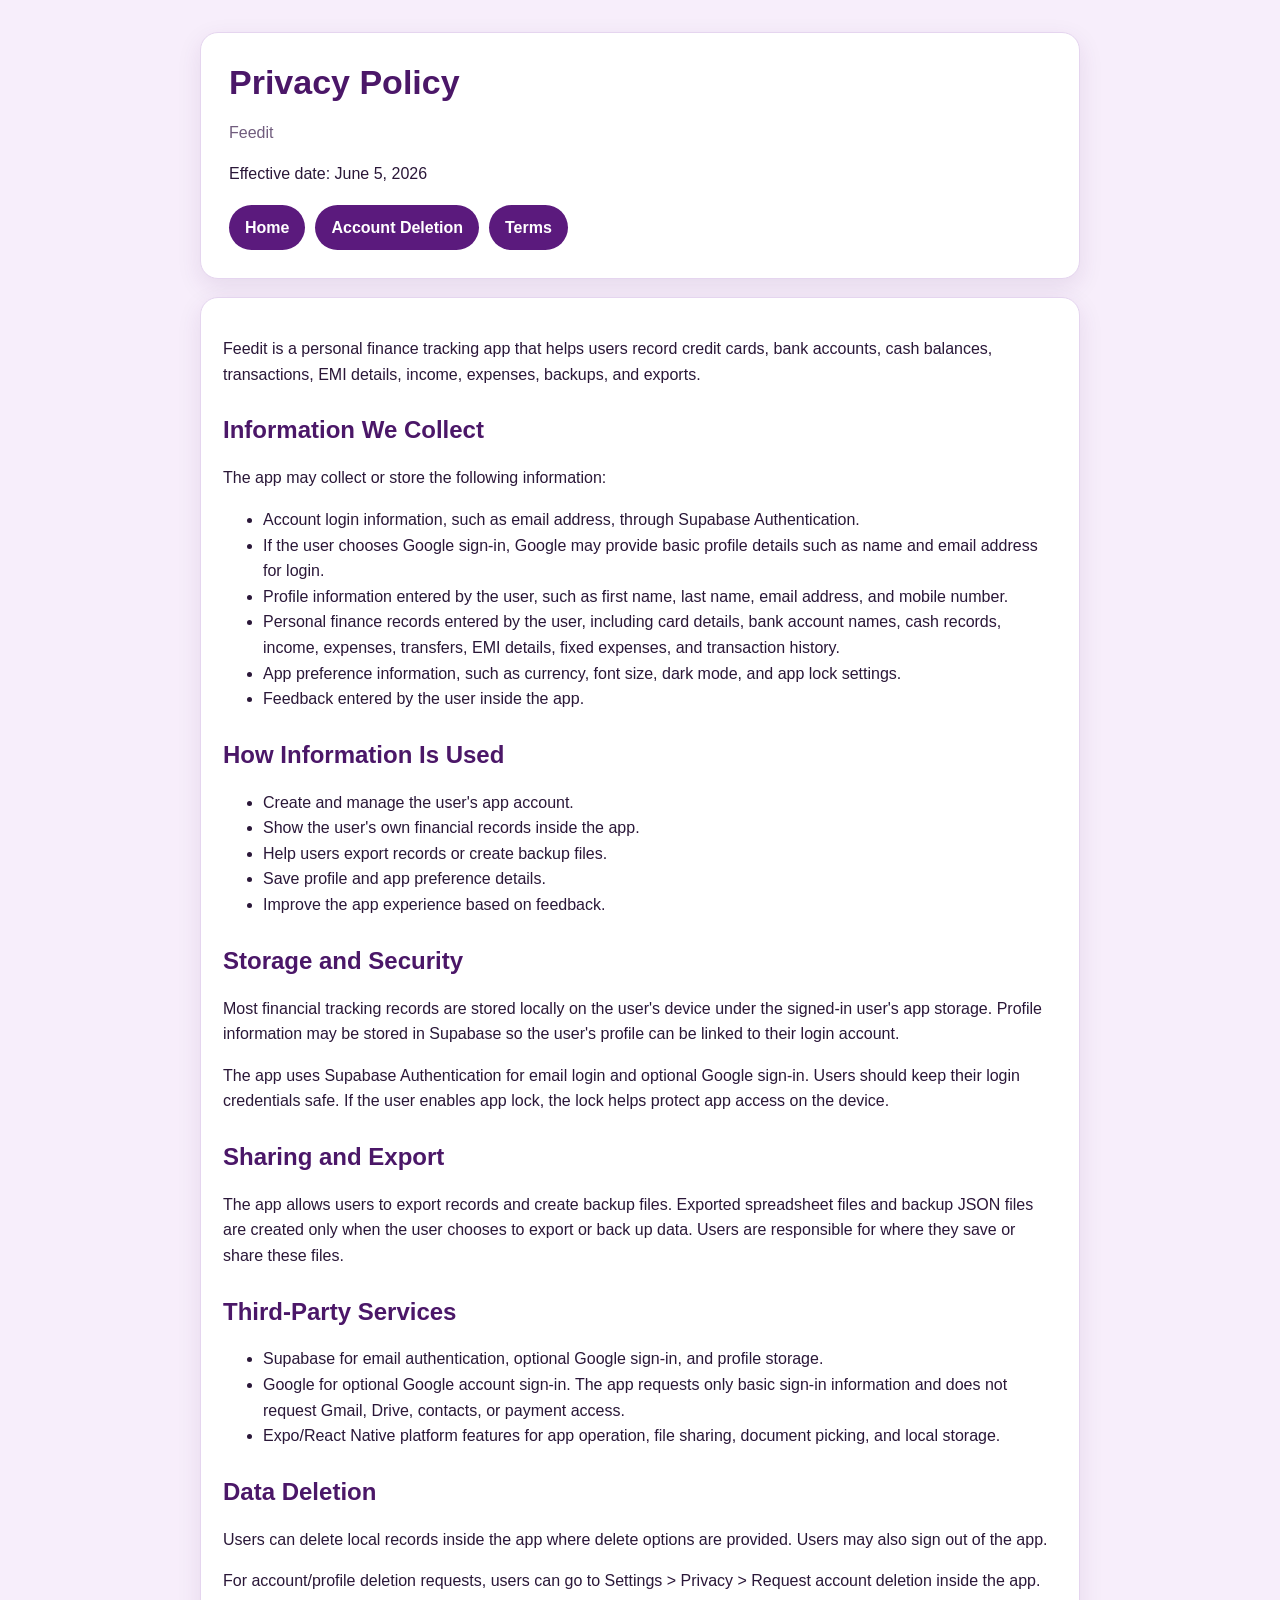
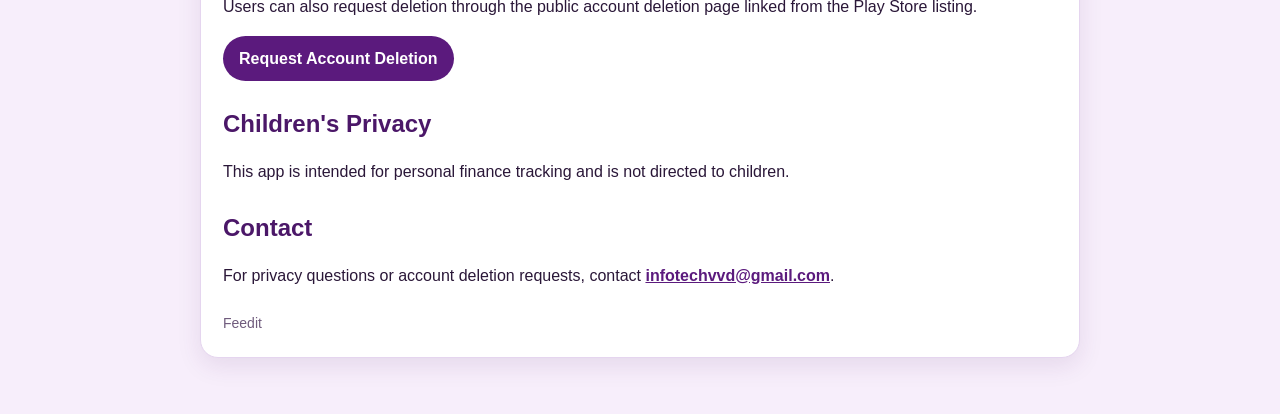
==== privacy-policy.html @ d428519f "Add files via upload" ====
<!doctype html>
<html lang="en">
  <head>
    <meta charset="utf-8">
    <meta name="viewport" content="width=device-width, initial-scale=1">
    <title>Privacy Policy - Feedit</title>
    <link rel="stylesheet" href="styles.css">
  </head>
  <body>
    <main class="page">
      <section class="hero">
        <h1>Privacy Policy</h1>
        <p class="muted">Feedit</p>
        <p>Effective date: June 5, 2026</p>
        <nav>
          <a href="index.html">Home</a>
          <a href="account-deletion.html">Account Deletion</a>
          <a href="terms.html">Terms</a>
        </nav>
      </section>
      <section class="card">
        <p>Feedit is a personal finance tracking app that helps users record credit cards, bank accounts, cash balances, transactions, EMI details, income, expenses, backups, and exports.</p>

        <h2>Information We Collect</h2>
        <p>The app may collect or store the following information:</p>
        <ul>
          <li>Account login information, such as email address, through Supabase Authentication.</li>
          <li>If the user chooses Google sign-in, Google may provide basic profile details such as name and email address for login.</li>
          <li>Profile information entered by the user, such as first name, last name, email address, and mobile number.</li>
          <li>Personal finance records entered by the user, including card details, bank account names, cash records, income, expenses, transfers, EMI details, fixed expenses, and transaction history.</li>
          <li>App preference information, such as currency, font size, dark mode, and app lock settings.</li>
          <li>Feedback entered by the user inside the app.</li>
        </ul>

        <h2>How Information Is Used</h2>
        <ul>
          <li>Create and manage the user's app account.</li>
          <li>Show the user's own financial records inside the app.</li>
          <li>Help users export records or create backup files.</li>
          <li>Save profile and app preference details.</li>
          <li>Improve the app experience based on feedback.</li>
        </ul>

        <h2>Storage and Security</h2>
        <p>Most financial tracking records are stored locally on the user's device under the signed-in user's app storage. Profile information may be stored in Supabase so the user's profile can be linked to their login account.</p>
        <p>The app uses Supabase Authentication for email login and optional Google sign-in. Users should keep their login credentials safe. If the user enables app lock, the lock helps protect app access on the device.</p>

        <h2>Sharing and Export</h2>
        <p>The app allows users to export records and create backup files. Exported spreadsheet files and backup JSON files are created only when the user chooses to export or back up data. Users are responsible for where they save or share these files.</p>

        <h2>Third-Party Services</h2>
        <ul>
          <li>Supabase for email authentication, optional Google sign-in, and profile storage.</li>
          <li>Google for optional Google account sign-in. The app requests only basic sign-in information and does not request Gmail, Drive, contacts, or payment access.</li>
          <li>Expo/React Native platform features for app operation, file sharing, document picking, and local storage.</li>
        </ul>

        <h2>Data Deletion</h2>
        <p>Users can delete local records inside the app where delete options are provided. Users may also sign out of the app.</p>
        <p>For account/profile deletion requests, users can go to Settings &gt; Privacy &gt; Request account deletion inside the app. Users can also request deletion through the public account deletion page linked from the Play Store listing.</p>
        <p><a class="button" href="account-deletion.html">Request Account Deletion</a></p>

        <h2>Children's Privacy</h2>
        <p>This app is intended for personal finance tracking and is not directed to children.</p>

        <h2>Contact</h2>
        <p>For privacy questions or account deletion requests, contact <a href="mailto:infotechvvd@gmail.com">infotechvvd@gmail.com</a>.</p>

        <footer>Feedit</footer>
      </section>
    </main>
  </body>
</html>
---- styles.css ----
body {
  margin: 0;
  font-family: Arial, sans-serif;
  color: #2a1738;
  background: #f7eefb;
  line-height: 1.6;
}

.page {
  max-width: 880px;
  margin: 0 auto;
  padding: 32px 18px 56px;
}

.hero,
.card {
  background: #fff;
  border: 1px solid #e5d5ef;
  border-radius: 18px;
  box-shadow: 0 8px 24px rgba(74, 26, 96, 0.1);
}

.hero {
  padding: 28px;
  margin-bottom: 18px;
}

.card {
  padding: 22px;
}

h1,
h2,
h3 {
  color: #4b1768;
  line-height: 1.25;
}

h1 {
  margin: 0 0 8px;
  font-size: 34px;
}

h2 {
  margin-top: 28px;
}

a {
  color: #5b1a7d;
  font-weight: 700;
}

nav {
  display: flex;
  flex-wrap: wrap;
  gap: 10px;
  margin-top: 18px;
}

nav a,
.button {
  display: inline-block;
  border-radius: 999px;
  padding: 10px 16px;
  background: #5b1a7d;
  color: #fff;
  text-decoration: none;
}

.muted {
  color: #705c7d;
}

.notice {
  border-left: 4px solid #5b1a7d;
  background: #f3e7fa;
  padding: 12px 14px;
  border-radius: 10px;
}

footer {
  margin-top: 24px;
  color: #705c7d;
  font-size: 14px;
}
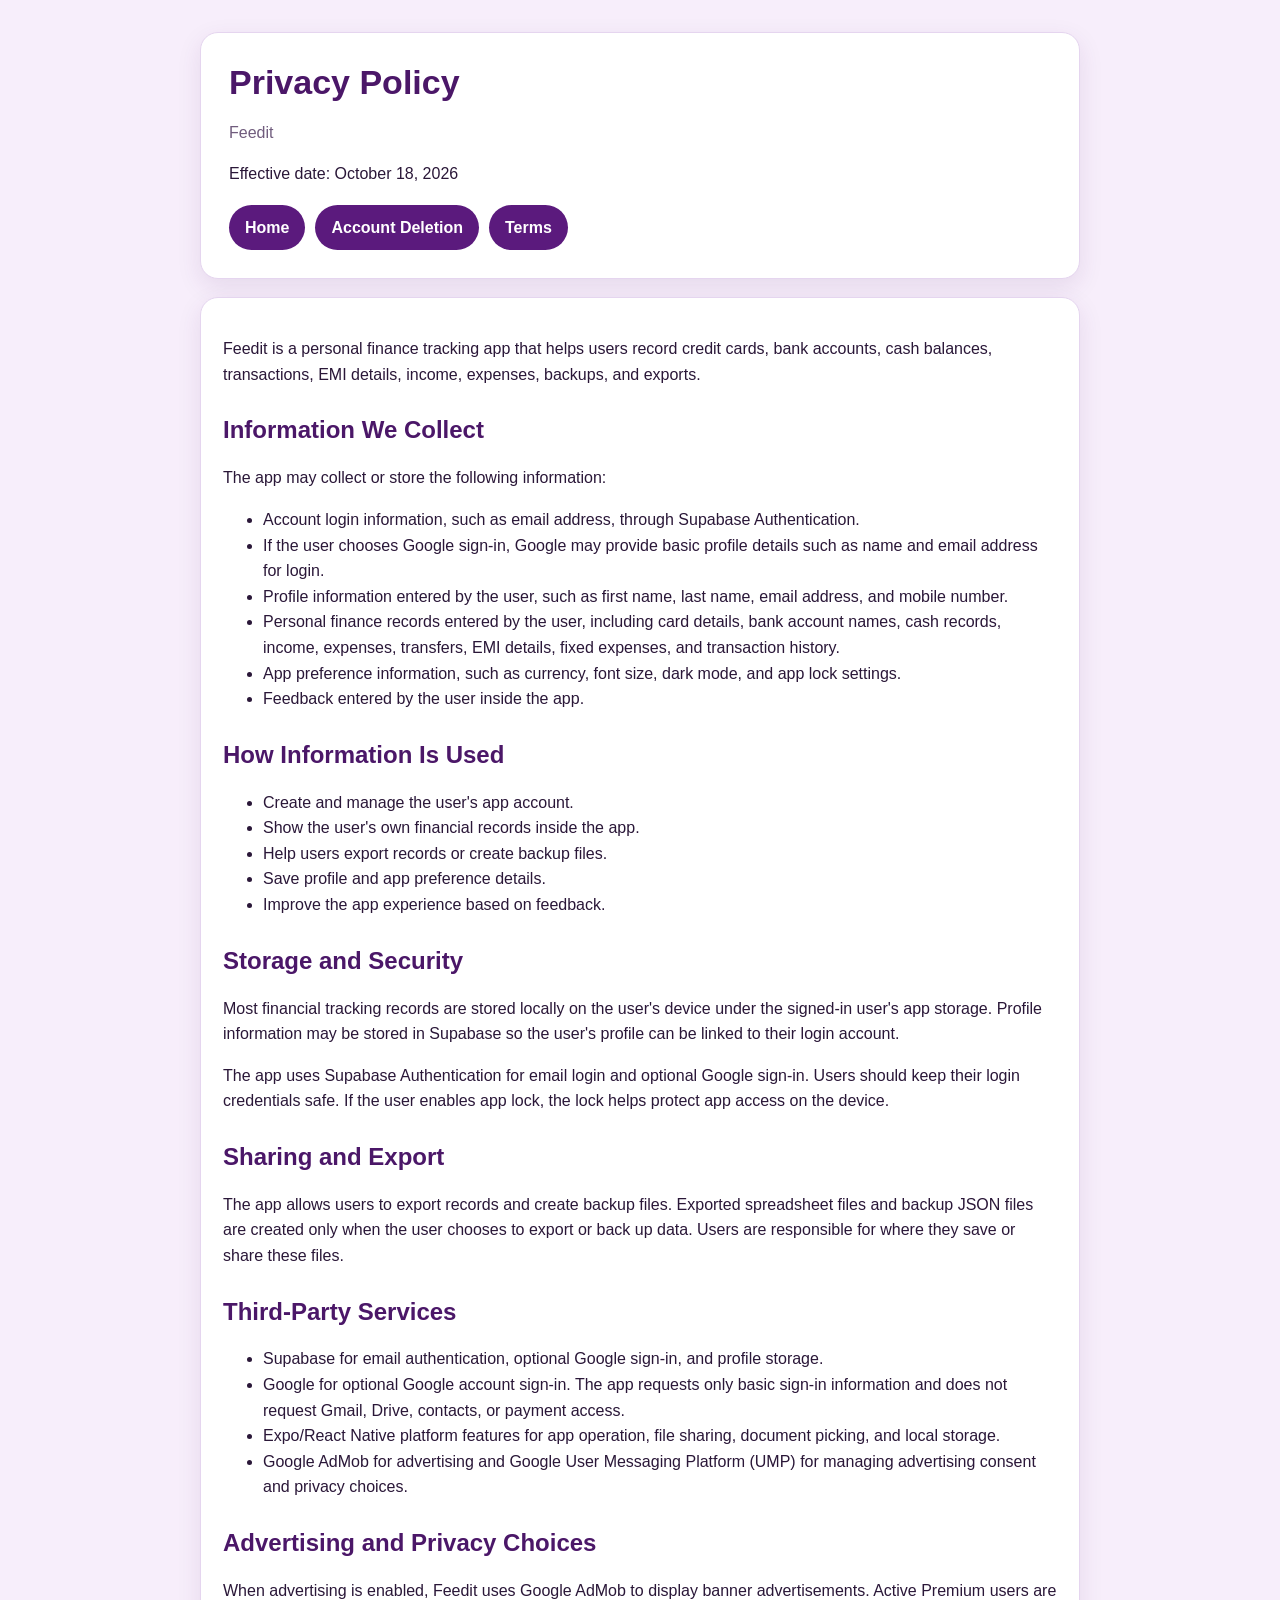
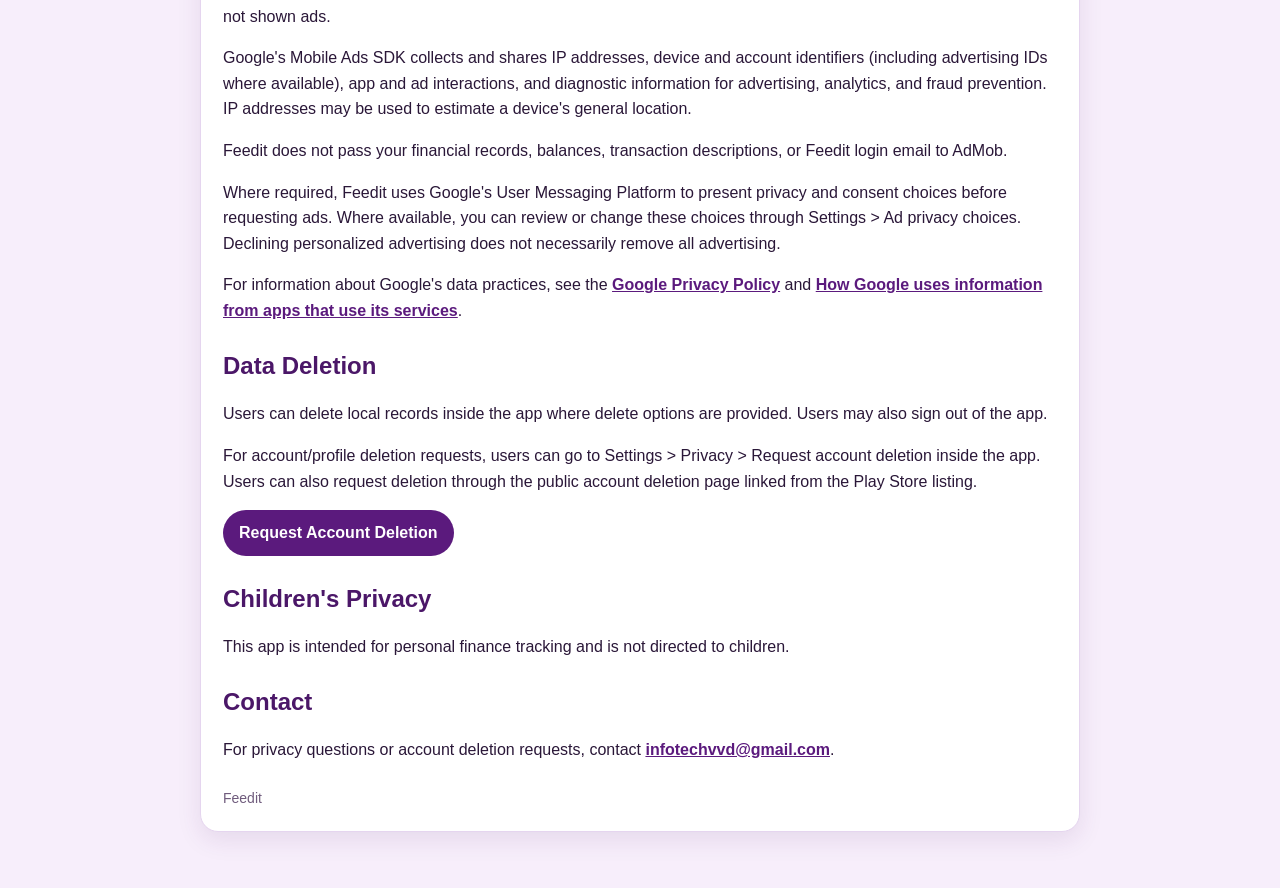
==== commit a031e006: "Update privacy-policy.html" ====
--- a/privacy-policy.html
+++ b/privacy-policy.html
@@ -11,7 +11,7 @@
       <section class="hero">
         <h1>Privacy Policy</h1>
         <p class="muted">Feedit</p>
-        <p>Effective date: June 5, 2026</p>
+        <p>Effective date: October 18, 2026</p>
         <nav>
           <a href="index.html">Home</a>
           <a href="account-deletion.html">Account Deletion</a>
@@ -53,8 +53,21 @@
           <li>Supabase for email authentication, optional Google sign-in, and profile storage.</li>
           <li>Google for optional Google account sign-in. The app requests only basic sign-in information and does not request Gmail, Drive, contacts, or payment access.</li>
           <li>Expo/React Native platform features for app operation, file sharing, document picking, and local storage.</li>
+          <li>Google AdMob for advertising and Google User Messaging Platform (UMP) for managing advertising consent and privacy choices.</li>
         </ul>
 
+        
+        <h2>Advertising and Privacy Choices</h2>
+
+<p>When advertising is enabled, Feedit uses Google AdMob to display banner advertisements. Active Premium users are not shown ads.</p>
+
+<p>Google's Mobile Ads SDK collects and shares IP addresses, device and account identifiers (including advertising IDs where available), app and ad interactions, and diagnostic information for advertising, analytics, and fraud prevention. IP addresses may be used to estimate a device's general location.</p>
+
+<p>Feedit does not pass your financial records, balances, transaction descriptions, or Feedit login email to AdMob.</p>
+
+<p>Where required, Feedit uses Google's User Messaging Platform to present privacy and consent choices before requesting ads. Where available, you can review or change these choices through Settings &gt; Ad privacy choices. Declining personalized advertising does not necessarily remove all advertising.</p>
+
+<p>For information about Google's data practices, see the <a href="https://policies.google.com/privacy">Google Privacy Policy</a> and <a href="https://policies.google.com/technologies/partner-sites">How Google uses information from apps that use its services</a>.</p>
         <h2>Data Deletion</h2>
         <p>Users can delete local records inside the app where delete options are provided. Users may also sign out of the app.</p>
         <p>For account/profile deletion requests, users can go to Settings &gt; Privacy &gt; Request account deletion inside the app. Users can also request deletion through the public account deletion page linked from the Play Store listing.</p>
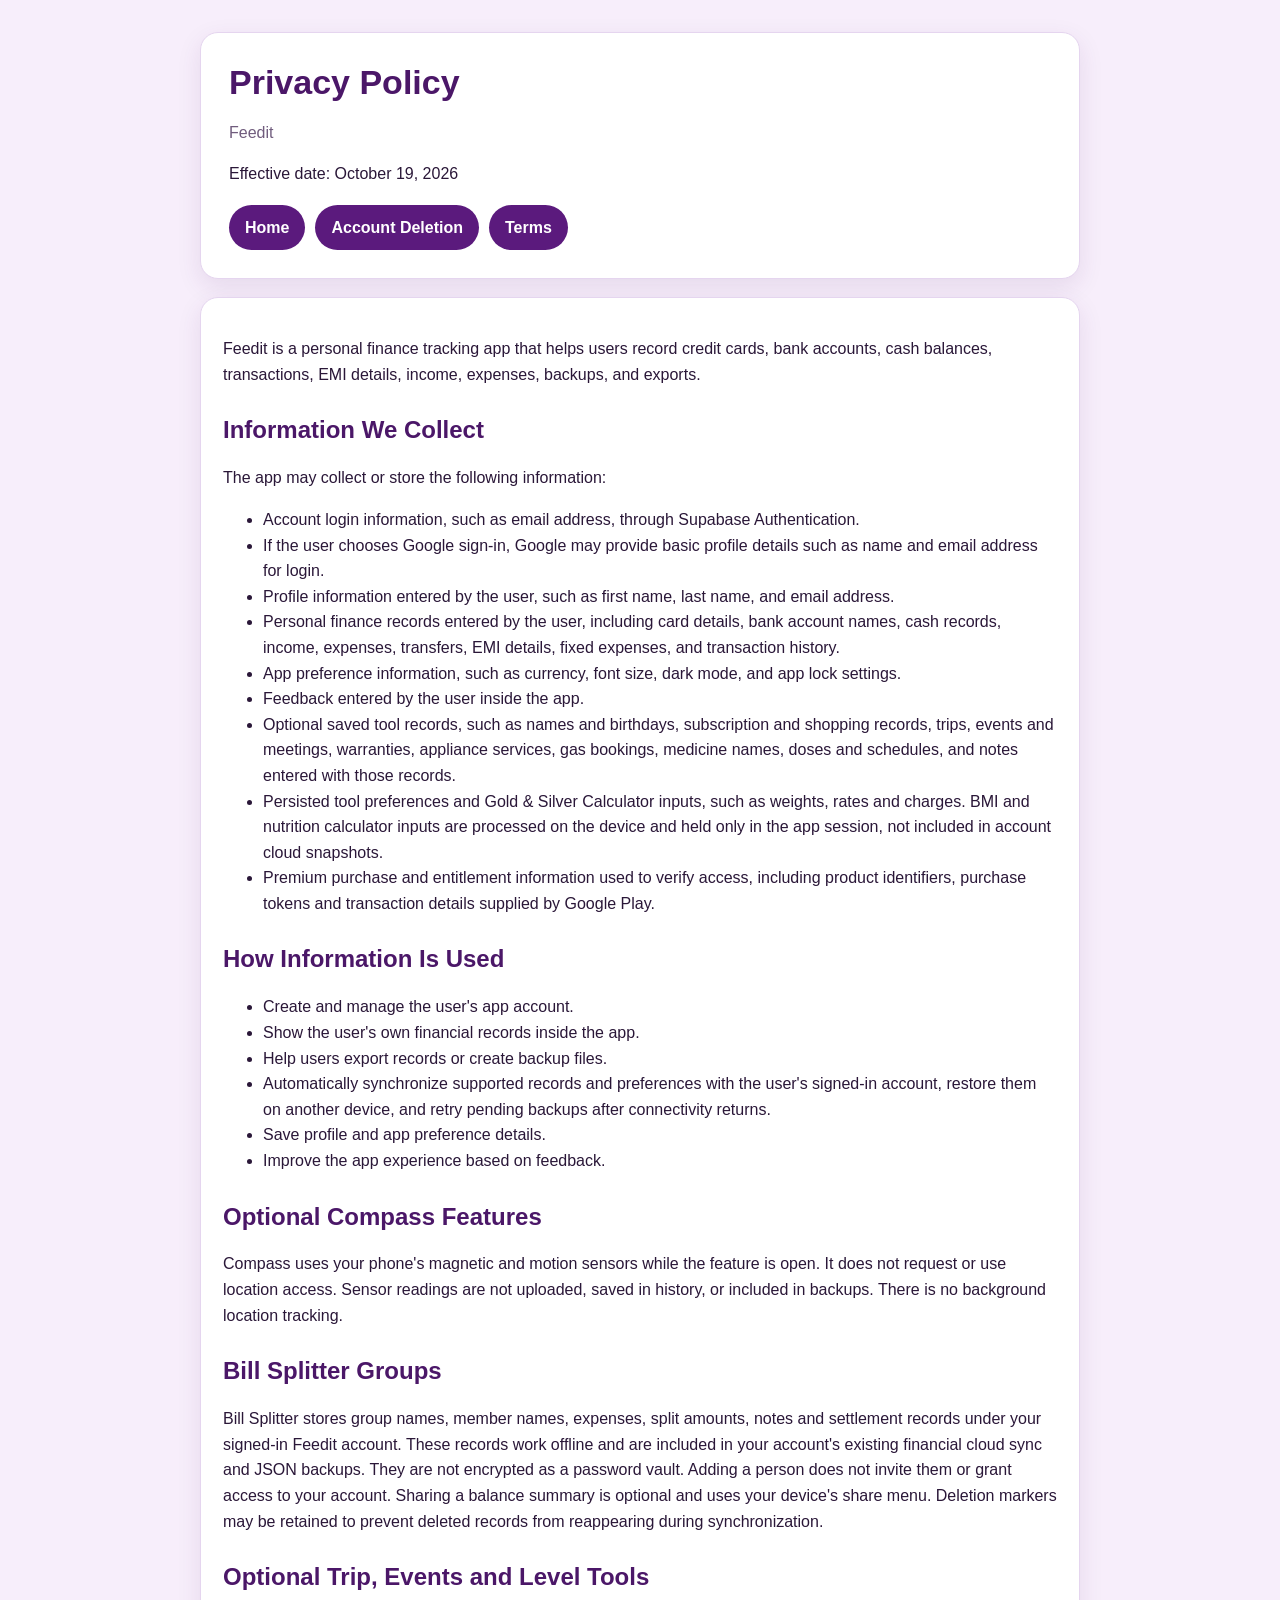
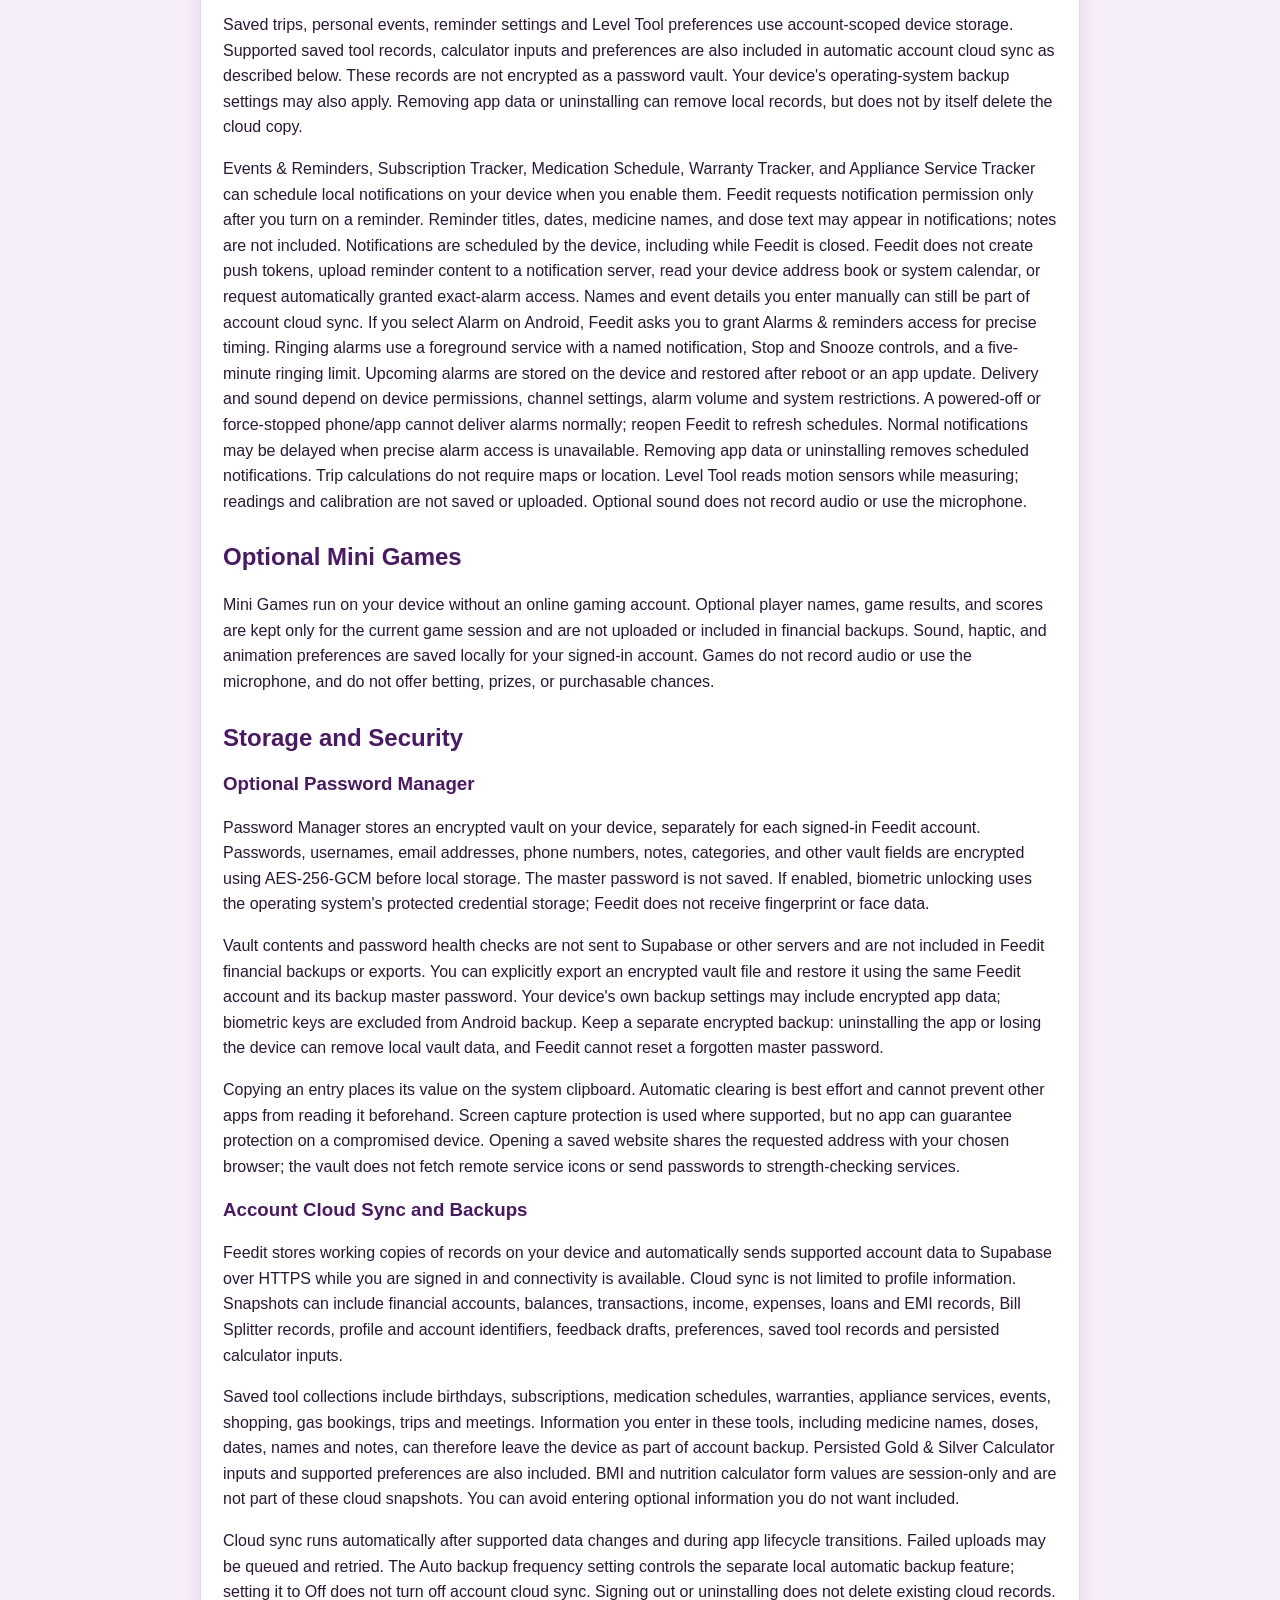
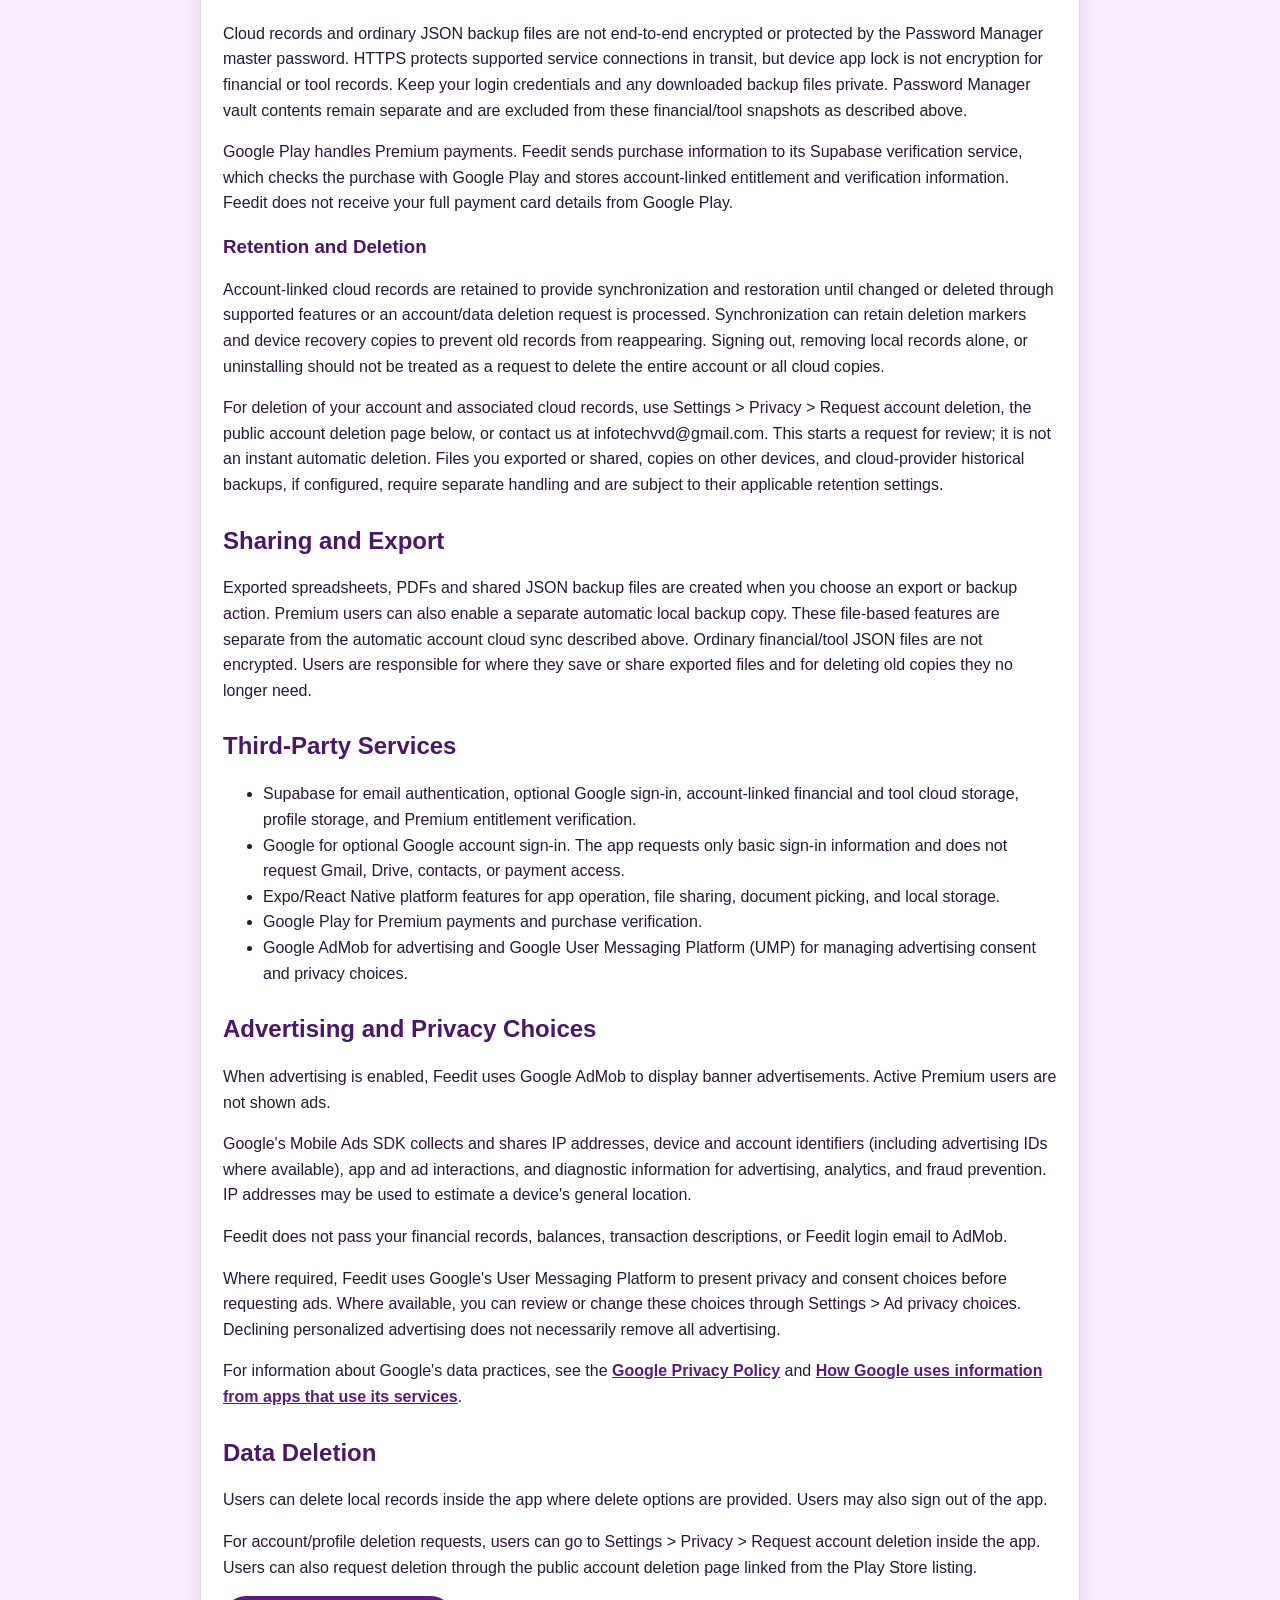
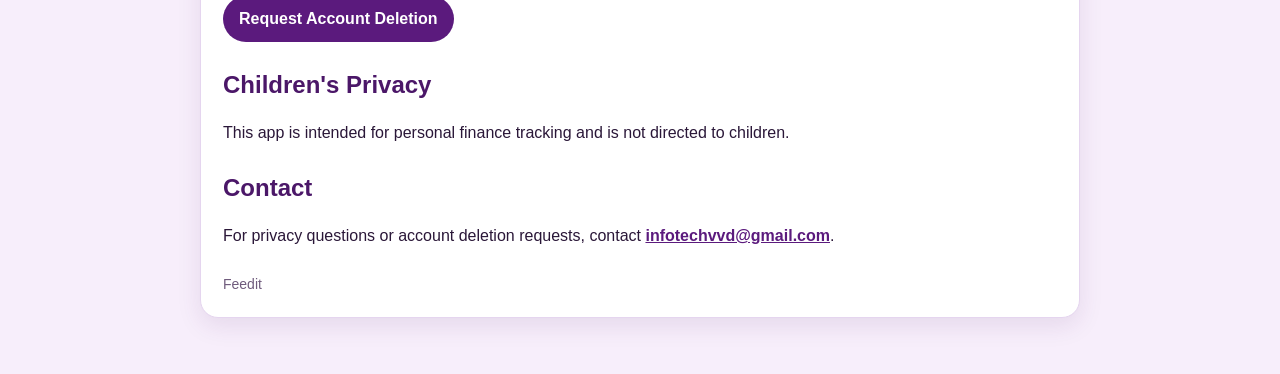
==== commit f035dbf6: "Add files via upload" ====
--- a/privacy-policy.html
+++ b/privacy-policy.html
@@ -11,7 +11,7 @@
       <section class="hero">
         <h1>Privacy Policy</h1>
         <p class="muted">Feedit</p>
-        <p>Effective date: October 18, 2026</p>
+        <p>Effective date: October 19, 2026</p>
         <nav>
           <a href="index.html">Home</a>
           <a href="account-deletion.html">Account Deletion</a>
@@ -26,10 +26,13 @@
         <ul>
           <li>Account login information, such as email address, through Supabase Authentication.</li>
           <li>If the user chooses Google sign-in, Google may provide basic profile details such as name and email address for login.</li>
-          <li>Profile information entered by the user, such as first name, last name, email address, and mobile number.</li>
+          <li>Profile information entered by the user, such as first name, last name, and email address.</li>
           <li>Personal finance records entered by the user, including card details, bank account names, cash records, income, expenses, transfers, EMI details, fixed expenses, and transaction history.</li>
           <li>App preference information, such as currency, font size, dark mode, and app lock settings.</li>
           <li>Feedback entered by the user inside the app.</li>
+          <li>Optional saved tool records, such as names and birthdays, subscription and shopping records, trips, events and meetings, warranties, appliance services, gas bookings, medicine names, doses and schedules, and notes entered with those records.</li>
+          <li>Persisted tool preferences and Gold &amp; Silver Calculator inputs, such as weights, rates and charges. BMI and nutrition calculator inputs are processed on the device and held only in the app session, not included in account cloud snapshots.</li>
+          <li>Premium purchase and entitlement information used to verify access, including product identifiers, purchase tokens and transaction details supplied by Google Play.</li>
         </ul>
 
         <h2>How Information Is Used</h2>
@@ -37,37 +40,57 @@
           <li>Create and manage the user's app account.</li>
           <li>Show the user's own financial records inside the app.</li>
           <li>Help users export records or create backup files.</li>
+          <li>Automatically synchronize supported records and preferences with the user's signed-in account, restore them on another device, and retry pending backups after connectivity returns.</li>
           <li>Save profile and app preference details.</li>
           <li>Improve the app experience based on feedback.</li>
         </ul>
 
+        <h2>Optional Compass Features</h2>
+        <p>Compass uses your phone's magnetic and motion sensors while the feature is open. It does not request or use location access. Sensor readings are not uploaded, saved in history, or included in backups. There is no background location tracking.</p>
+
+        <h2>Bill Splitter Groups</h2>
+        <p>Bill Splitter stores group names, member names, expenses, split amounts, notes and settlement records under your signed-in Feedit account. These records work offline and are included in your account's existing financial cloud sync and JSON backups. They are not encrypted as a password vault. Adding a person does not invite them or grant access to your account. Sharing a balance summary is optional and uses your device's share menu. Deletion markers may be retained to prevent deleted records from reappearing during synchronization.</p>
+        <h2>Optional Trip, Events and Level Tools</h2>
+        <p>Saved trips, personal events, reminder settings and Level Tool preferences use account-scoped device storage. Supported saved tool records, calculator inputs and preferences are also included in automatic account cloud sync as described below. These records are not encrypted as a password vault. Your device's operating-system backup settings may also apply. Removing app data or uninstalling can remove local records, but does not by itself delete the cloud copy.</p>
+        <p>Events &amp; Reminders, Subscription Tracker, Medication Schedule, Warranty Tracker, and Appliance Service Tracker can schedule local notifications on your device when you enable them. Feedit requests notification permission only after you turn on a reminder. Reminder titles, dates, medicine names, and dose text may appear in notifications; notes are not included. Notifications are scheduled by the device, including while Feedit is closed. Feedit does not create push tokens, upload reminder content to a notification server, read your device address book or system calendar, or request automatically granted exact-alarm access. Names and event details you enter manually can still be part of account cloud sync. If you select Alarm on Android, Feedit asks you to grant Alarms &amp; reminders access for precise timing. Ringing alarms use a foreground service with a named notification, Stop and Snooze controls, and a five-minute ringing limit. Upcoming alarms are stored on the device and restored after reboot or an app update. Delivery and sound depend on device permissions, channel settings, alarm volume and system restrictions. A powered-off or force-stopped phone/app cannot deliver alarms normally; reopen Feedit to refresh schedules. Normal notifications may be delayed when precise alarm access is unavailable. Removing app data or uninstalling removes scheduled notifications. Trip calculations do not require maps or location. Level Tool reads motion sensors while measuring; readings and calibration are not saved or uploaded. Optional sound does not record audio or use the microphone.</p>
+
+        <h2>Optional Mini Games</h2>
+        <p>Mini Games run on your device without an online gaming account. Optional player names, game results, and scores are kept only for the current game session and are not uploaded or included in financial backups. Sound, haptic, and animation preferences are saved locally for your signed-in account. Games do not record audio or use the microphone, and do not offer betting, prizes, or purchasable chances.</p>
+
         <h2>Storage and Security</h2>
-        <p>Most financial tracking records are stored locally on the user's device under the signed-in user's app storage. Profile information may be stored in Supabase so the user's profile can be linked to their login account.</p>
-        <p>The app uses Supabase Authentication for email login and optional Google sign-in. Users should keep their login credentials safe. If the user enables app lock, the lock helps protect app access on the device.</p>
+        <h3>Optional Password Manager</h3>
+        <p>Password Manager stores an encrypted vault on your device, separately for each signed-in Feedit account. Passwords, usernames, email addresses, phone numbers, notes, categories, and other vault fields are encrypted using AES-256-GCM before local storage. The master password is not saved. If enabled, biometric unlocking uses the operating system's protected credential storage; Feedit does not receive fingerprint or face data.</p>
+        <p>Vault contents and password health checks are not sent to Supabase or other servers and are not included in Feedit financial backups or exports. You can explicitly export an encrypted vault file and restore it using the same Feedit account and its backup master password. Your device's own backup settings may include encrypted app data; biometric keys are excluded from Android backup. Keep a separate encrypted backup: uninstalling the app or losing the device can remove local vault data, and Feedit cannot reset a forgotten master password.</p>
+        <p>Copying an entry places its value on the system clipboard. Automatic clearing is best effort and cannot prevent other apps from reading it beforehand. Screen capture protection is used where supported, but no app can guarantee protection on a compromised device. Opening a saved website shares the requested address with your chosen browser; the vault does not fetch remote service icons or send passwords to strength-checking services.</p>
+        <h3>Account Cloud Sync and Backups</h3>
+        <p>Feedit stores working copies of records on your device and automatically sends supported account data to Supabase over HTTPS while you are signed in and connectivity is available. Cloud sync is not limited to profile information. Snapshots can include financial accounts, balances, transactions, income, expenses, loans and EMI records, Bill Splitter records, profile and account identifiers, feedback drafts, preferences, saved tool records and persisted calculator inputs.</p>
+        <p>Saved tool collections include birthdays, subscriptions, medication schedules, warranties, appliance services, events, shopping, gas bookings, trips and meetings. Information you enter in these tools, including medicine names, doses, dates, names and notes, can therefore leave the device as part of account backup. Persisted Gold &amp; Silver Calculator inputs and supported preferences are also included. BMI and nutrition calculator form values are session-only and are not part of these cloud snapshots. You can avoid entering optional information you do not want included.</p>
+        <p>Cloud sync runs automatically after supported data changes and during app lifecycle transitions. Failed uploads may be queued and retried. The Auto backup frequency setting controls the separate local automatic backup feature; setting it to Off does not turn off account cloud sync. Signing out or uninstalling does not delete existing cloud records.</p>
+        <p>Cloud records and ordinary JSON backup files are not end-to-end encrypted or protected by the Password Manager master password. HTTPS protects supported service connections in transit, but device app lock is not encryption for financial or tool records. Keep your login credentials and any downloaded backup files private. Password Manager vault contents remain separate and are excluded from these financial/tool snapshots as described above.</p>
+        <p>Google Play handles Premium payments. Feedit sends purchase information to its Supabase verification service, which checks the purchase with Google Play and stores account-linked entitlement and verification information. Feedit does not receive your full payment card details from Google Play.</p>
+        <h3>Retention and Deletion</h3>
+        <p>Account-linked cloud records are retained to provide synchronization and restoration until changed or deleted through supported features or an account/data deletion request is processed. Synchronization can retain deletion markers and device recovery copies to prevent old records from reappearing. Signing out, removing local records alone, or uninstalling should not be treated as a request to delete the entire account or all cloud copies.</p>
+        <p>For deletion of your account and associated cloud records, use Settings &gt; Privacy &gt; Request account deletion, the public account deletion page below, or contact us at infotechvvd@gmail.com. This starts a request for review; it is not an instant automatic deletion. Files you exported or shared, copies on other devices, and cloud-provider historical backups, if configured, require separate handling and are subject to their applicable retention settings.</p>
 
         <h2>Sharing and Export</h2>
-        <p>The app allows users to export records and create backup files. Exported spreadsheet files and backup JSON files are created only when the user chooses to export or back up data. Users are responsible for where they save or share these files.</p>
+        <p>Exported spreadsheets, PDFs and shared JSON backup files are created when you choose an export or backup action. Premium users can also enable a separate automatic local backup copy. These file-based features are separate from the automatic account cloud sync described above. Ordinary financial/tool JSON files are not encrypted. Users are responsible for where they save or share exported files and for deleting old copies they no longer need.</p>
 
         <h2>Third-Party Services</h2>
         <ul>
-          <li>Supabase for email authentication, optional Google sign-in, and profile storage.</li>
+          <li>Supabase for email authentication, optional Google sign-in, account-linked financial and tool cloud storage, profile storage, and Premium entitlement verification.</li>
           <li>Google for optional Google account sign-in. The app requests only basic sign-in information and does not request Gmail, Drive, contacts, or payment access.</li>
           <li>Expo/React Native platform features for app operation, file sharing, document picking, and local storage.</li>
+          <li>Google Play for Premium payments and purchase verification.</li>
           <li>Google AdMob for advertising and Google User Messaging Platform (UMP) for managing advertising consent and privacy choices.</li>
         </ul>
 
-        
         <h2>Advertising and Privacy Choices</h2>
+        <p>When advertising is enabled, Feedit uses Google AdMob to display banner advertisements. Active Premium users are not shown ads.</p>
+        <p>Google's Mobile Ads SDK collects and shares IP addresses, device and account identifiers (including advertising IDs where available), app and ad interactions, and diagnostic information for advertising, analytics, and fraud prevention. IP addresses may be used to estimate a device's general location.</p>
+        <p>Feedit does not pass your financial records, balances, transaction descriptions, or Feedit login email to AdMob.</p>
+        <p>Where required, Feedit uses Google's User Messaging Platform to present privacy and consent choices before requesting ads. Where available, you can review or change these choices through Settings &gt; Ad privacy choices. Declining personalized advertising does not necessarily remove all advertising.</p>
+        <p>For information about Google's data practices, see the <a href="https://policies.google.com/privacy">Google Privacy Policy</a> and <a href="https://policies.google.com/technologies/partner-sites">How Google uses information from apps that use its services</a>.</p>
 
-<p>When advertising is enabled, Feedit uses Google AdMob to display banner advertisements. Active Premium users are not shown ads.</p>
-
-<p>Google's Mobile Ads SDK collects and shares IP addresses, device and account identifiers (including advertising IDs where available), app and ad interactions, and diagnostic information for advertising, analytics, and fraud prevention. IP addresses may be used to estimate a device's general location.</p>
-
-<p>Feedit does not pass your financial records, balances, transaction descriptions, or Feedit login email to AdMob.</p>
-
-<p>Where required, Feedit uses Google's User Messaging Platform to present privacy and consent choices before requesting ads. Where available, you can review or change these choices through Settings &gt; Ad privacy choices. Declining personalized advertising does not necessarily remove all advertising.</p>
-
-<p>For information about Google's data practices, see the <a href="https://policies.google.com/privacy">Google Privacy Policy</a> and <a href="https://policies.google.com/technologies/partner-sites">How Google uses information from apps that use its services</a>.</p>
         <h2>Data Deletion</h2>
         <p>Users can delete local records inside the app where delete options are provided. Users may also sign out of the app.</p>
         <p>For account/profile deletion requests, users can go to Settings &gt; Privacy &gt; Request account deletion inside the app. Users can also request deletion through the public account deletion page linked from the Play Store listing.</p>
@@ -84,3 +107,4 @@
     </main>
   </body>
 </html>
+
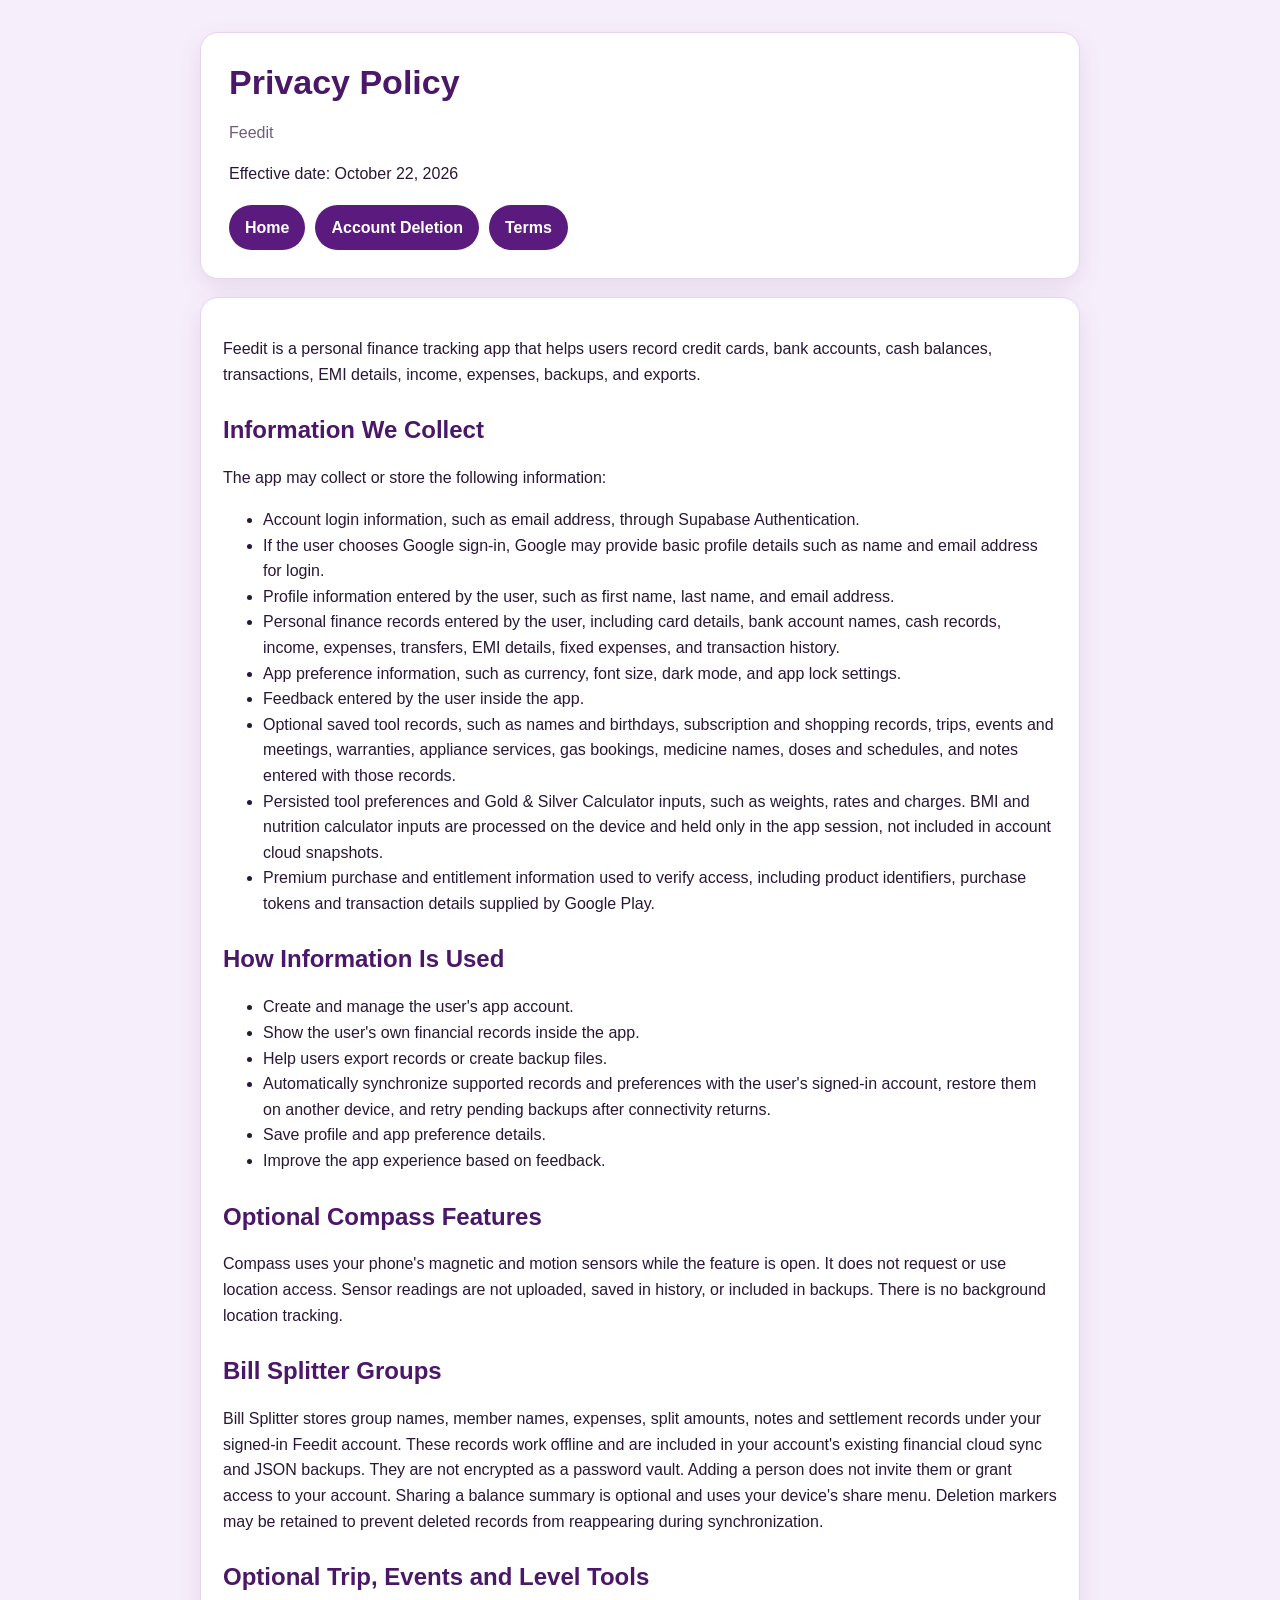
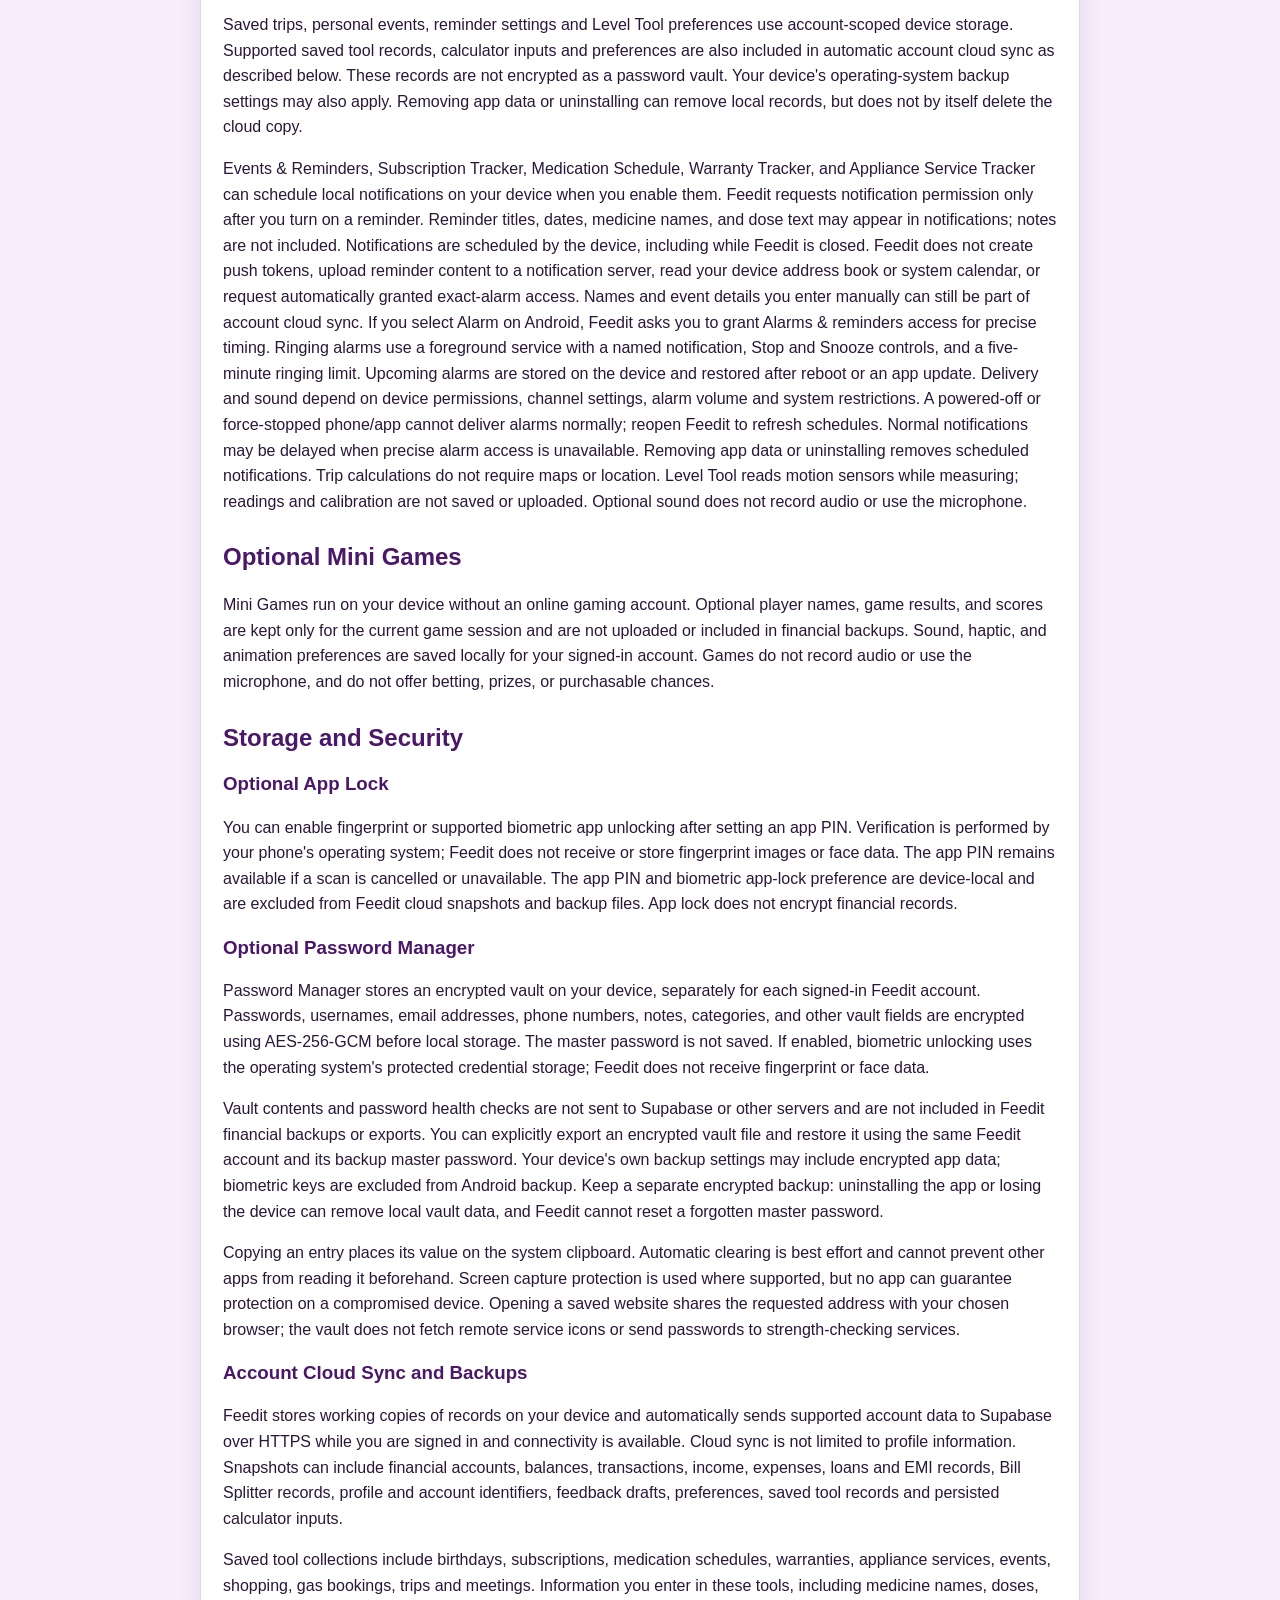
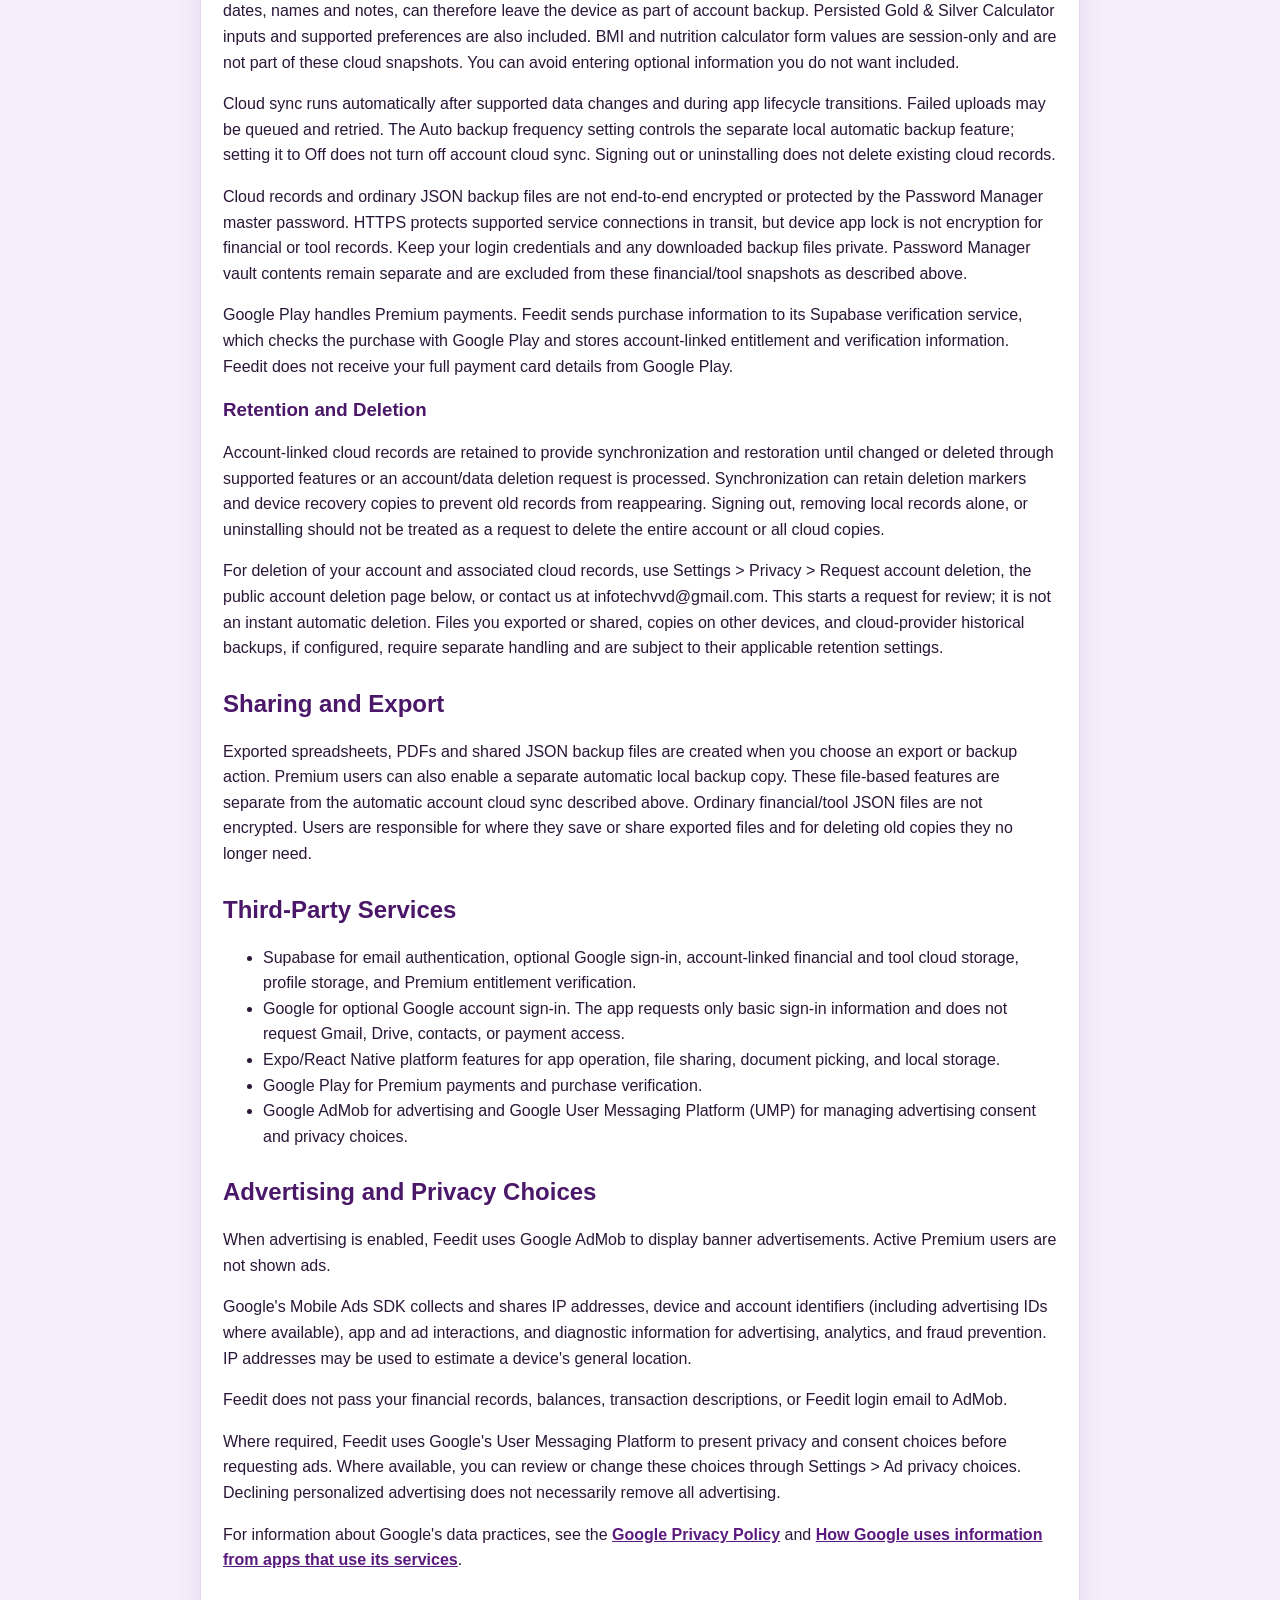
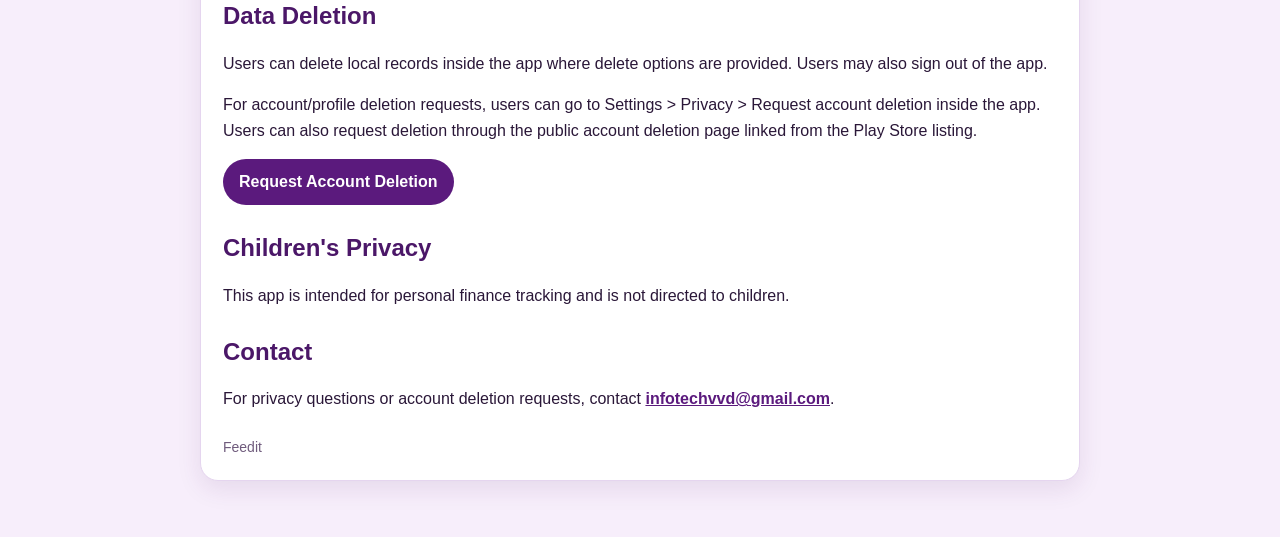
==== commit 7f098903: "Disclose device-local app lock and update privacy policy date" ====
--- a/privacy-policy.html
+++ b/privacy-policy.html
@@ -1,110 +1,112 @@
-<!doctype html>
-<html lang="en">
-  <head>
-    <meta charset="utf-8">
-    <meta name="viewport" content="width=device-width, initial-scale=1">
-    <title>Privacy Policy - Feedit</title>
-    <link rel="stylesheet" href="styles.css">
-  </head>
-  <body>
-    <main class="page">
-      <section class="hero">
-        <h1>Privacy Policy</h1>
-        <p class="muted">Feedit</p>
-        <p>Effective date: October 19, 2026</p>
-        <nav>
-          <a href="index.html">Home</a>
-          <a href="account-deletion.html">Account Deletion</a>
-          <a href="terms.html">Terms</a>
-        </nav>
-      </section>
-      <section class="card">
-        <p>Feedit is a personal finance tracking app that helps users record credit cards, bank accounts, cash balances, transactions, EMI details, income, expenses, backups, and exports.</p>
-
-        <h2>Information We Collect</h2>
-        <p>The app may collect or store the following information:</p>
-        <ul>
-          <li>Account login information, such as email address, through Supabase Authentication.</li>
-          <li>If the user chooses Google sign-in, Google may provide basic profile details such as name and email address for login.</li>
-          <li>Profile information entered by the user, such as first name, last name, and email address.</li>
-          <li>Personal finance records entered by the user, including card details, bank account names, cash records, income, expenses, transfers, EMI details, fixed expenses, and transaction history.</li>
-          <li>App preference information, such as currency, font size, dark mode, and app lock settings.</li>
-          <li>Feedback entered by the user inside the app.</li>
-          <li>Optional saved tool records, such as names and birthdays, subscription and shopping records, trips, events and meetings, warranties, appliance services, gas bookings, medicine names, doses and schedules, and notes entered with those records.</li>
-          <li>Persisted tool preferences and Gold &amp; Silver Calculator inputs, such as weights, rates and charges. BMI and nutrition calculator inputs are processed on the device and held only in the app session, not included in account cloud snapshots.</li>
-          <li>Premium purchase and entitlement information used to verify access, including product identifiers, purchase tokens and transaction details supplied by Google Play.</li>
-        </ul>
-
-        <h2>How Information Is Used</h2>
-        <ul>
-          <li>Create and manage the user's app account.</li>
-          <li>Show the user's own financial records inside the app.</li>
-          <li>Help users export records or create backup files.</li>
-          <li>Automatically synchronize supported records and preferences with the user's signed-in account, restore them on another device, and retry pending backups after connectivity returns.</li>
-          <li>Save profile and app preference details.</li>
-          <li>Improve the app experience based on feedback.</li>
-        </ul>
-
-        <h2>Optional Compass Features</h2>
-        <p>Compass uses your phone's magnetic and motion sensors while the feature is open. It does not request or use location access. Sensor readings are not uploaded, saved in history, or included in backups. There is no background location tracking.</p>
-
-        <h2>Bill Splitter Groups</h2>
-        <p>Bill Splitter stores group names, member names, expenses, split amounts, notes and settlement records under your signed-in Feedit account. These records work offline and are included in your account's existing financial cloud sync and JSON backups. They are not encrypted as a password vault. Adding a person does not invite them or grant access to your account. Sharing a balance summary is optional and uses your device's share menu. Deletion markers may be retained to prevent deleted records from reappearing during synchronization.</p>
-        <h2>Optional Trip, Events and Level Tools</h2>
-        <p>Saved trips, personal events, reminder settings and Level Tool preferences use account-scoped device storage. Supported saved tool records, calculator inputs and preferences are also included in automatic account cloud sync as described below. These records are not encrypted as a password vault. Your device's operating-system backup settings may also apply. Removing app data or uninstalling can remove local records, but does not by itself delete the cloud copy.</p>
-        <p>Events &amp; Reminders, Subscription Tracker, Medication Schedule, Warranty Tracker, and Appliance Service Tracker can schedule local notifications on your device when you enable them. Feedit requests notification permission only after you turn on a reminder. Reminder titles, dates, medicine names, and dose text may appear in notifications; notes are not included. Notifications are scheduled by the device, including while Feedit is closed. Feedit does not create push tokens, upload reminder content to a notification server, read your device address book or system calendar, or request automatically granted exact-alarm access. Names and event details you enter manually can still be part of account cloud sync. If you select Alarm on Android, Feedit asks you to grant Alarms &amp; reminders access for precise timing. Ringing alarms use a foreground service with a named notification, Stop and Snooze controls, and a five-minute ringing limit. Upcoming alarms are stored on the device and restored after reboot or an app update. Delivery and sound depend on device permissions, channel settings, alarm volume and system restrictions. A powered-off or force-stopped phone/app cannot deliver alarms normally; reopen Feedit to refresh schedules. Normal notifications may be delayed when precise alarm access is unavailable. Removing app data or uninstalling removes scheduled notifications. Trip calculations do not require maps or location. Level Tool reads motion sensors while measuring; readings and calibration are not saved or uploaded. Optional sound does not record audio or use the microphone.</p>
-
-        <h2>Optional Mini Games</h2>
-        <p>Mini Games run on your device without an online gaming account. Optional player names, game results, and scores are kept only for the current game session and are not uploaded or included in financial backups. Sound, haptic, and animation preferences are saved locally for your signed-in account. Games do not record audio or use the microphone, and do not offer betting, prizes, or purchasable chances.</p>
-
-        <h2>Storage and Security</h2>
-        <h3>Optional Password Manager</h3>
-        <p>Password Manager stores an encrypted vault on your device, separately for each signed-in Feedit account. Passwords, usernames, email addresses, phone numbers, notes, categories, and other vault fields are encrypted using AES-256-GCM before local storage. The master password is not saved. If enabled, biometric unlocking uses the operating system's protected credential storage; Feedit does not receive fingerprint or face data.</p>
-        <p>Vault contents and password health checks are not sent to Supabase or other servers and are not included in Feedit financial backups or exports. You can explicitly export an encrypted vault file and restore it using the same Feedit account and its backup master password. Your device's own backup settings may include encrypted app data; biometric keys are excluded from Android backup. Keep a separate encrypted backup: uninstalling the app or losing the device can remove local vault data, and Feedit cannot reset a forgotten master password.</p>
-        <p>Copying an entry places its value on the system clipboard. Automatic clearing is best effort and cannot prevent other apps from reading it beforehand. Screen capture protection is used where supported, but no app can guarantee protection on a compromised device. Opening a saved website shares the requested address with your chosen browser; the vault does not fetch remote service icons or send passwords to strength-checking services.</p>
-        <h3>Account Cloud Sync and Backups</h3>
-        <p>Feedit stores working copies of records on your device and automatically sends supported account data to Supabase over HTTPS while you are signed in and connectivity is available. Cloud sync is not limited to profile information. Snapshots can include financial accounts, balances, transactions, income, expenses, loans and EMI records, Bill Splitter records, profile and account identifiers, feedback drafts, preferences, saved tool records and persisted calculator inputs.</p>
-        <p>Saved tool collections include birthdays, subscriptions, medication schedules, warranties, appliance services, events, shopping, gas bookings, trips and meetings. Information you enter in these tools, including medicine names, doses, dates, names and notes, can therefore leave the device as part of account backup. Persisted Gold &amp; Silver Calculator inputs and supported preferences are also included. BMI and nutrition calculator form values are session-only and are not part of these cloud snapshots. You can avoid entering optional information you do not want included.</p>
-        <p>Cloud sync runs automatically after supported data changes and during app lifecycle transitions. Failed uploads may be queued and retried. The Auto backup frequency setting controls the separate local automatic backup feature; setting it to Off does not turn off account cloud sync. Signing out or uninstalling does not delete existing cloud records.</p>
-        <p>Cloud records and ordinary JSON backup files are not end-to-end encrypted or protected by the Password Manager master password. HTTPS protects supported service connections in transit, but device app lock is not encryption for financial or tool records. Keep your login credentials and any downloaded backup files private. Password Manager vault contents remain separate and are excluded from these financial/tool snapshots as described above.</p>
-        <p>Google Play handles Premium payments. Feedit sends purchase information to its Supabase verification service, which checks the purchase with Google Play and stores account-linked entitlement and verification information. Feedit does not receive your full payment card details from Google Play.</p>
-        <h3>Retention and Deletion</h3>
-        <p>Account-linked cloud records are retained to provide synchronization and restoration until changed or deleted through supported features or an account/data deletion request is processed. Synchronization can retain deletion markers and device recovery copies to prevent old records from reappearing. Signing out, removing local records alone, or uninstalling should not be treated as a request to delete the entire account or all cloud copies.</p>
-        <p>For deletion of your account and associated cloud records, use Settings &gt; Privacy &gt; Request account deletion, the public account deletion page below, or contact us at infotechvvd@gmail.com. This starts a request for review; it is not an instant automatic deletion. Files you exported or shared, copies on other devices, and cloud-provider historical backups, if configured, require separate handling and are subject to their applicable retention settings.</p>
-
-        <h2>Sharing and Export</h2>
-        <p>Exported spreadsheets, PDFs and shared JSON backup files are created when you choose an export or backup action. Premium users can also enable a separate automatic local backup copy. These file-based features are separate from the automatic account cloud sync described above. Ordinary financial/tool JSON files are not encrypted. Users are responsible for where they save or share exported files and for deleting old copies they no longer need.</p>
-
-        <h2>Third-Party Services</h2>
-        <ul>
-          <li>Supabase for email authentication, optional Google sign-in, account-linked financial and tool cloud storage, profile storage, and Premium entitlement verification.</li>
-          <li>Google for optional Google account sign-in. The app requests only basic sign-in information and does not request Gmail, Drive, contacts, or payment access.</li>
-          <li>Expo/React Native platform features for app operation, file sharing, document picking, and local storage.</li>
-          <li>Google Play for Premium payments and purchase verification.</li>
-          <li>Google AdMob for advertising and Google User Messaging Platform (UMP) for managing advertising consent and privacy choices.</li>
-        </ul>
-
-        <h2>Advertising and Privacy Choices</h2>
-        <p>When advertising is enabled, Feedit uses Google AdMob to display banner advertisements. Active Premium users are not shown ads.</p>
-        <p>Google's Mobile Ads SDK collects and shares IP addresses, device and account identifiers (including advertising IDs where available), app and ad interactions, and diagnostic information for advertising, analytics, and fraud prevention. IP addresses may be used to estimate a device's general location.</p>
-        <p>Feedit does not pass your financial records, balances, transaction descriptions, or Feedit login email to AdMob.</p>
-        <p>Where required, Feedit uses Google's User Messaging Platform to present privacy and consent choices before requesting ads. Where available, you can review or change these choices through Settings &gt; Ad privacy choices. Declining personalized advertising does not necessarily remove all advertising.</p>
-        <p>For information about Google's data practices, see the <a href="https://policies.google.com/privacy">Google Privacy Policy</a> and <a href="https://policies.google.com/technologies/partner-sites">How Google uses information from apps that use its services</a>.</p>
-
-        <h2>Data Deletion</h2>
-        <p>Users can delete local records inside the app where delete options are provided. Users may also sign out of the app.</p>
-        <p>For account/profile deletion requests, users can go to Settings &gt; Privacy &gt; Request account deletion inside the app. Users can also request deletion through the public account deletion page linked from the Play Store listing.</p>
-        <p><a class="button" href="account-deletion.html">Request Account Deletion</a></p>
-
-        <h2>Children's Privacy</h2>
-        <p>This app is intended for personal finance tracking and is not directed to children.</p>
-
-        <h2>Contact</h2>
-        <p>For privacy questions or account deletion requests, contact <a href="mailto:infotechvvd@gmail.com">infotechvvd@gmail.com</a>.</p>
-
-        <footer>Feedit</footer>
-      </section>
-    </main>
-  </body>
-</html>
+<!doctype html>
+<html lang="en">
+  <head>
+    <meta charset="utf-8">
+    <meta name="viewport" content="width=device-width, initial-scale=1">
+    <title>Privacy Policy - Feedit</title>
+    <link rel="stylesheet" href="styles.css">
+  </head>
+  <body>
+    <main class="page">
+      <section class="hero">
+        <h1>Privacy Policy</h1>
+        <p class="muted">Feedit</p>
+        <p>Effective date: October 22, 2026</p>
+        <nav>
+          <a href="index.html">Home</a>
+          <a href="account-deletion.html">Account Deletion</a>
+          <a href="terms.html">Terms</a>
+        </nav>
+      </section>
+      <section class="card">
+        <p>Feedit is a personal finance tracking app that helps users record credit cards, bank accounts, cash balances, transactions, EMI details, income, expenses, backups, and exports.</p>
 
+        <h2>Information We Collect</h2>
+        <p>The app may collect or store the following information:</p>
+        <ul>
+          <li>Account login information, such as email address, through Supabase Authentication.</li>
+          <li>If the user chooses Google sign-in, Google may provide basic profile details such as name and email address for login.</li>
+          <li>Profile information entered by the user, such as first name, last name, and email address.</li>
+          <li>Personal finance records entered by the user, including card details, bank account names, cash records, income, expenses, transfers, EMI details, fixed expenses, and transaction history.</li>
+          <li>App preference information, such as currency, font size, dark mode, and app lock settings.</li>
+          <li>Feedback entered by the user inside the app.</li>
+          <li>Optional saved tool records, such as names and birthdays, subscription and shopping records, trips, events and meetings, warranties, appliance services, gas bookings, medicine names, doses and schedules, and notes entered with those records.</li>
+          <li>Persisted tool preferences and Gold &amp; Silver Calculator inputs, such as weights, rates and charges. BMI and nutrition calculator inputs are processed on the device and held only in the app session, not included in account cloud snapshots.</li>
+          <li>Premium purchase and entitlement information used to verify access, including product identifiers, purchase tokens and transaction details supplied by Google Play.</li>
+        </ul>
+
+        <h2>How Information Is Used</h2>
+        <ul>
+          <li>Create and manage the user's app account.</li>
+          <li>Show the user's own financial records inside the app.</li>
+          <li>Help users export records or create backup files.</li>
+          <li>Automatically synchronize supported records and preferences with the user's signed-in account, restore them on another device, and retry pending backups after connectivity returns.</li>
+          <li>Save profile and app preference details.</li>
+          <li>Improve the app experience based on feedback.</li>
+        </ul>
+
+        <h2>Optional Compass Features</h2>
+        <p>Compass uses your phone's magnetic and motion sensors while the feature is open. It does not request or use location access. Sensor readings are not uploaded, saved in history, or included in backups. There is no background location tracking.</p>
+
+        <h2>Bill Splitter Groups</h2>
+        <p>Bill Splitter stores group names, member names, expenses, split amounts, notes and settlement records under your signed-in Feedit account. These records work offline and are included in your account's existing financial cloud sync and JSON backups. They are not encrypted as a password vault. Adding a person does not invite them or grant access to your account. Sharing a balance summary is optional and uses your device's share menu. Deletion markers may be retained to prevent deleted records from reappearing during synchronization.</p>
+        <h2>Optional Trip, Events and Level Tools</h2>
+        <p>Saved trips, personal events, reminder settings and Level Tool preferences use account-scoped device storage. Supported saved tool records, calculator inputs and preferences are also included in automatic account cloud sync as described below. These records are not encrypted as a password vault. Your device's operating-system backup settings may also apply. Removing app data or uninstalling can remove local records, but does not by itself delete the cloud copy.</p>
+        <p>Events &amp; Reminders, Subscription Tracker, Medication Schedule, Warranty Tracker, and Appliance Service Tracker can schedule local notifications on your device when you enable them. Feedit requests notification permission only after you turn on a reminder. Reminder titles, dates, medicine names, and dose text may appear in notifications; notes are not included. Notifications are scheduled by the device, including while Feedit is closed. Feedit does not create push tokens, upload reminder content to a notification server, read your device address book or system calendar, or request automatically granted exact-alarm access. Names and event details you enter manually can still be part of account cloud sync. If you select Alarm on Android, Feedit asks you to grant Alarms &amp; reminders access for precise timing. Ringing alarms use a foreground service with a named notification, Stop and Snooze controls, and a five-minute ringing limit. Upcoming alarms are stored on the device and restored after reboot or an app update. Delivery and sound depend on device permissions, channel settings, alarm volume and system restrictions. A powered-off or force-stopped phone/app cannot deliver alarms normally; reopen Feedit to refresh schedules. Normal notifications may be delayed when precise alarm access is unavailable. Removing app data or uninstalling removes scheduled notifications. Trip calculations do not require maps or location. Level Tool reads motion sensors while measuring; readings and calibration are not saved or uploaded. Optional sound does not record audio or use the microphone.</p>
+
+        <h2>Optional Mini Games</h2>
+        <p>Mini Games run on your device without an online gaming account. Optional player names, game results, and scores are kept only for the current game session and are not uploaded or included in financial backups. Sound, haptic, and animation preferences are saved locally for your signed-in account. Games do not record audio or use the microphone, and do not offer betting, prizes, or purchasable chances.</p>
+
+        <h2>Storage and Security</h2>
+        <h3>Optional App Lock</h3>
+        <p>You can enable fingerprint or supported biometric app unlocking after setting an app PIN. Verification is performed by your phone's operating system; Feedit does not receive or store fingerprint images or face data. The app PIN remains available if a scan is cancelled or unavailable. The app PIN and biometric app-lock preference are device-local and are excluded from Feedit cloud snapshots and backup files. App lock does not encrypt financial records.</p>
+        <h3>Optional Password Manager</h3>
+        <p>Password Manager stores an encrypted vault on your device, separately for each signed-in Feedit account. Passwords, usernames, email addresses, phone numbers, notes, categories, and other vault fields are encrypted using AES-256-GCM before local storage. The master password is not saved. If enabled, biometric unlocking uses the operating system's protected credential storage; Feedit does not receive fingerprint or face data.</p>
+        <p>Vault contents and password health checks are not sent to Supabase or other servers and are not included in Feedit financial backups or exports. You can explicitly export an encrypted vault file and restore it using the same Feedit account and its backup master password. Your device's own backup settings may include encrypted app data; biometric keys are excluded from Android backup. Keep a separate encrypted backup: uninstalling the app or losing the device can remove local vault data, and Feedit cannot reset a forgotten master password.</p>
+        <p>Copying an entry places its value on the system clipboard. Automatic clearing is best effort and cannot prevent other apps from reading it beforehand. Screen capture protection is used where supported, but no app can guarantee protection on a compromised device. Opening a saved website shares the requested address with your chosen browser; the vault does not fetch remote service icons or send passwords to strength-checking services.</p>
+        <h3>Account Cloud Sync and Backups</h3>
+        <p>Feedit stores working copies of records on your device and automatically sends supported account data to Supabase over HTTPS while you are signed in and connectivity is available. Cloud sync is not limited to profile information. Snapshots can include financial accounts, balances, transactions, income, expenses, loans and EMI records, Bill Splitter records, profile and account identifiers, feedback drafts, preferences, saved tool records and persisted calculator inputs.</p>
+        <p>Saved tool collections include birthdays, subscriptions, medication schedules, warranties, appliance services, events, shopping, gas bookings, trips and meetings. Information you enter in these tools, including medicine names, doses, dates, names and notes, can therefore leave the device as part of account backup. Persisted Gold &amp; Silver Calculator inputs and supported preferences are also included. BMI and nutrition calculator form values are session-only and are not part of these cloud snapshots. You can avoid entering optional information you do not want included.</p>
+        <p>Cloud sync runs automatically after supported data changes and during app lifecycle transitions. Failed uploads may be queued and retried. The Auto backup frequency setting controls the separate local automatic backup feature; setting it to Off does not turn off account cloud sync. Signing out or uninstalling does not delete existing cloud records.</p>
+        <p>Cloud records and ordinary JSON backup files are not end-to-end encrypted or protected by the Password Manager master password. HTTPS protects supported service connections in transit, but device app lock is not encryption for financial or tool records. Keep your login credentials and any downloaded backup files private. Password Manager vault contents remain separate and are excluded from these financial/tool snapshots as described above.</p>
+        <p>Google Play handles Premium payments. Feedit sends purchase information to its Supabase verification service, which checks the purchase with Google Play and stores account-linked entitlement and verification information. Feedit does not receive your full payment card details from Google Play.</p>
+        <h3>Retention and Deletion</h3>
+        <p>Account-linked cloud records are retained to provide synchronization and restoration until changed or deleted through supported features or an account/data deletion request is processed. Synchronization can retain deletion markers and device recovery copies to prevent old records from reappearing. Signing out, removing local records alone, or uninstalling should not be treated as a request to delete the entire account or all cloud copies.</p>
+        <p>For deletion of your account and associated cloud records, use Settings &gt; Privacy &gt; Request account deletion, the public account deletion page below, or contact us at infotechvvd@gmail.com. This starts a request for review; it is not an instant automatic deletion. Files you exported or shared, copies on other devices, and cloud-provider historical backups, if configured, require separate handling and are subject to their applicable retention settings.</p>
+
+        <h2>Sharing and Export</h2>
+        <p>Exported spreadsheets, PDFs and shared JSON backup files are created when you choose an export or backup action. Premium users can also enable a separate automatic local backup copy. These file-based features are separate from the automatic account cloud sync described above. Ordinary financial/tool JSON files are not encrypted. Users are responsible for where they save or share exported files and for deleting old copies they no longer need.</p>
+
+        <h2>Third-Party Services</h2>
+        <ul>
+          <li>Supabase for email authentication, optional Google sign-in, account-linked financial and tool cloud storage, profile storage, and Premium entitlement verification.</li>
+          <li>Google for optional Google account sign-in. The app requests only basic sign-in information and does not request Gmail, Drive, contacts, or payment access.</li>
+          <li>Expo/React Native platform features for app operation, file sharing, document picking, and local storage.</li>
+          <li>Google Play for Premium payments and purchase verification.</li>
+          <li>Google AdMob for advertising and Google User Messaging Platform (UMP) for managing advertising consent and privacy choices.</li>
+        </ul>
+
+        <h2>Advertising and Privacy Choices</h2>
+        <p>When advertising is enabled, Feedit uses Google AdMob to display banner advertisements. Active Premium users are not shown ads.</p>
+        <p>Google's Mobile Ads SDK collects and shares IP addresses, device and account identifiers (including advertising IDs where available), app and ad interactions, and diagnostic information for advertising, analytics, and fraud prevention. IP addresses may be used to estimate a device's general location.</p>
+        <p>Feedit does not pass your financial records, balances, transaction descriptions, or Feedit login email to AdMob.</p>
+        <p>Where required, Feedit uses Google's User Messaging Platform to present privacy and consent choices before requesting ads. Where available, you can review or change these choices through Settings &gt; Ad privacy choices. Declining personalized advertising does not necessarily remove all advertising.</p>
+        <p>For information about Google's data practices, see the <a href="https://policies.google.com/privacy">Google Privacy Policy</a> and <a href="https://policies.google.com/technologies/partner-sites">How Google uses information from apps that use its services</a>.</p>
+
+        <h2>Data Deletion</h2>
+        <p>Users can delete local records inside the app where delete options are provided. Users may also sign out of the app.</p>
+        <p>For account/profile deletion requests, users can go to Settings &gt; Privacy &gt; Request account deletion inside the app. Users can also request deletion through the public account deletion page linked from the Play Store listing.</p>
+        <p><a class="button" href="account-deletion.html">Request Account Deletion</a></p>
+
+        <h2>Children's Privacy</h2>
+        <p>This app is intended for personal finance tracking and is not directed to children.</p>
+
+        <h2>Contact</h2>
+        <p>For privacy questions or account deletion requests, contact <a href="mailto:infotechvvd@gmail.com">infotechvvd@gmail.com</a>.</p>
+
+        <footer>Feedit</footer>
+      </section>
+    </main>
+  </body>
+</html>
+
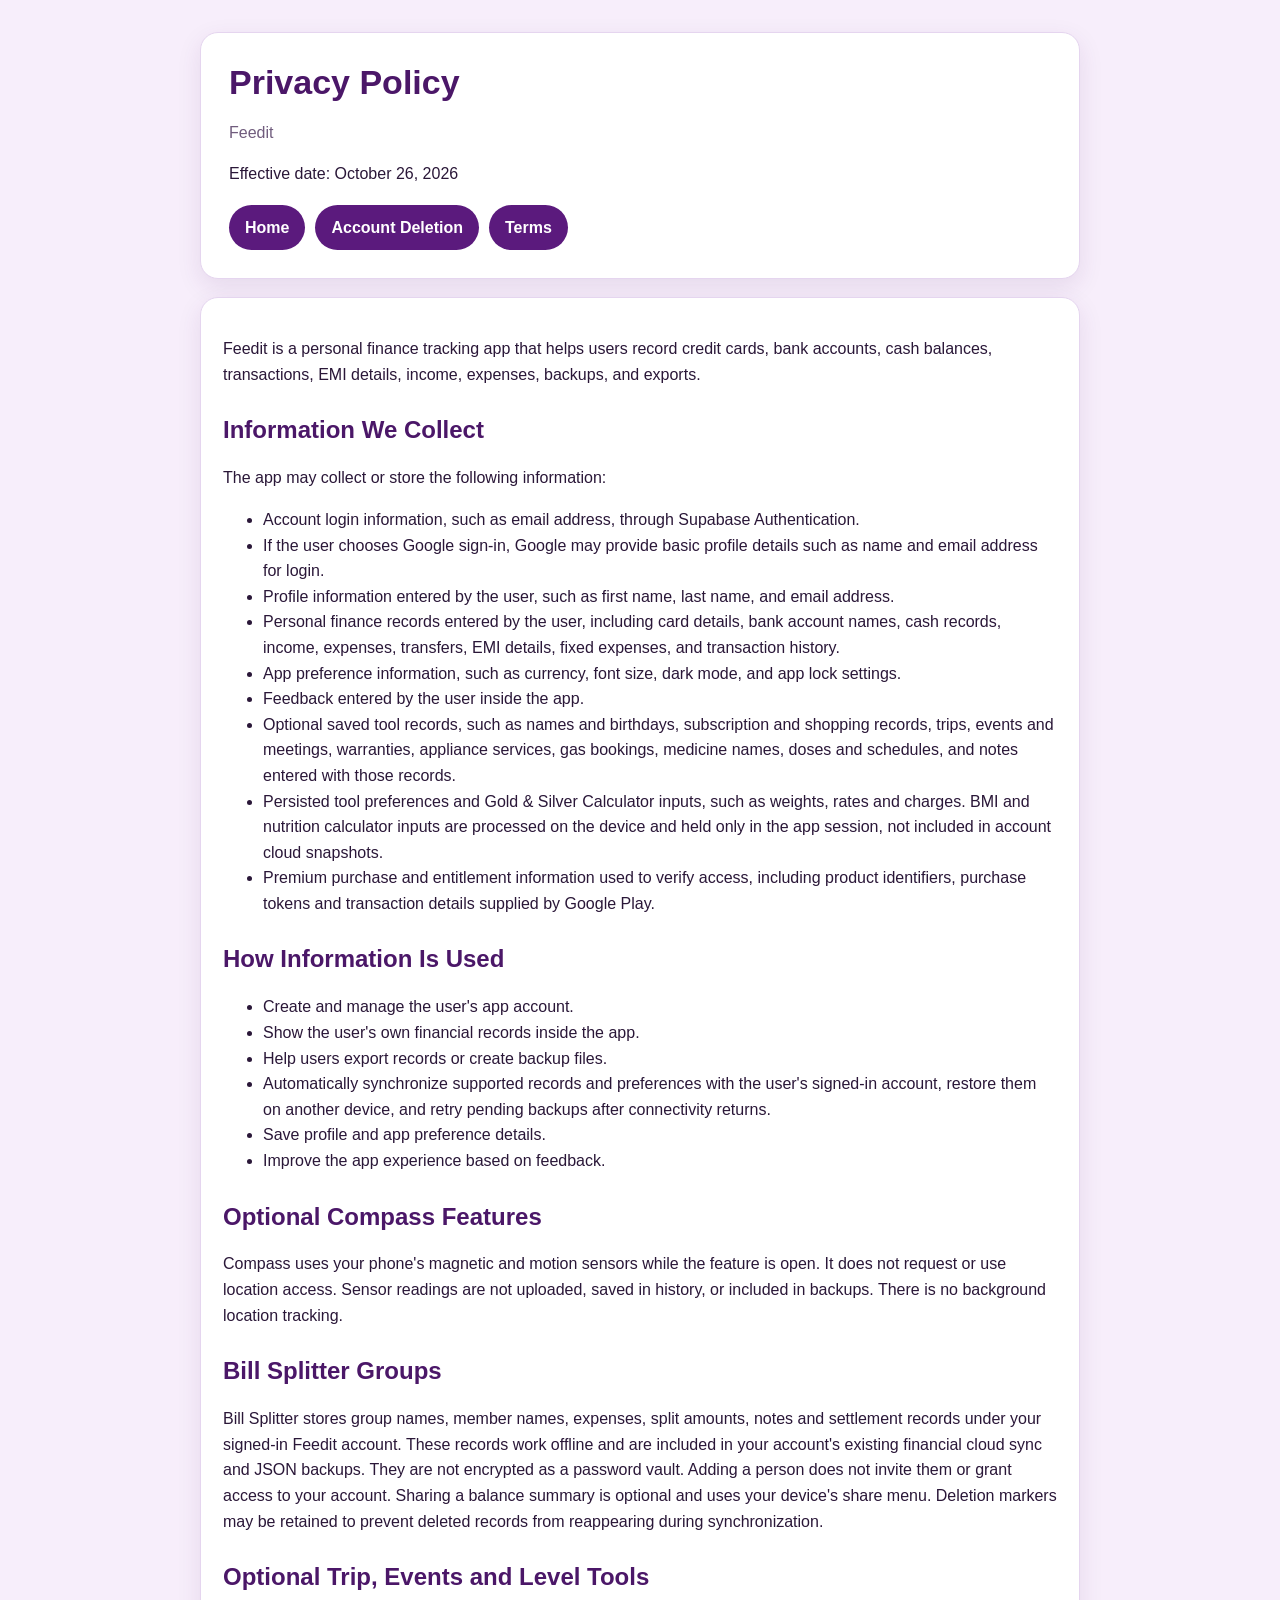
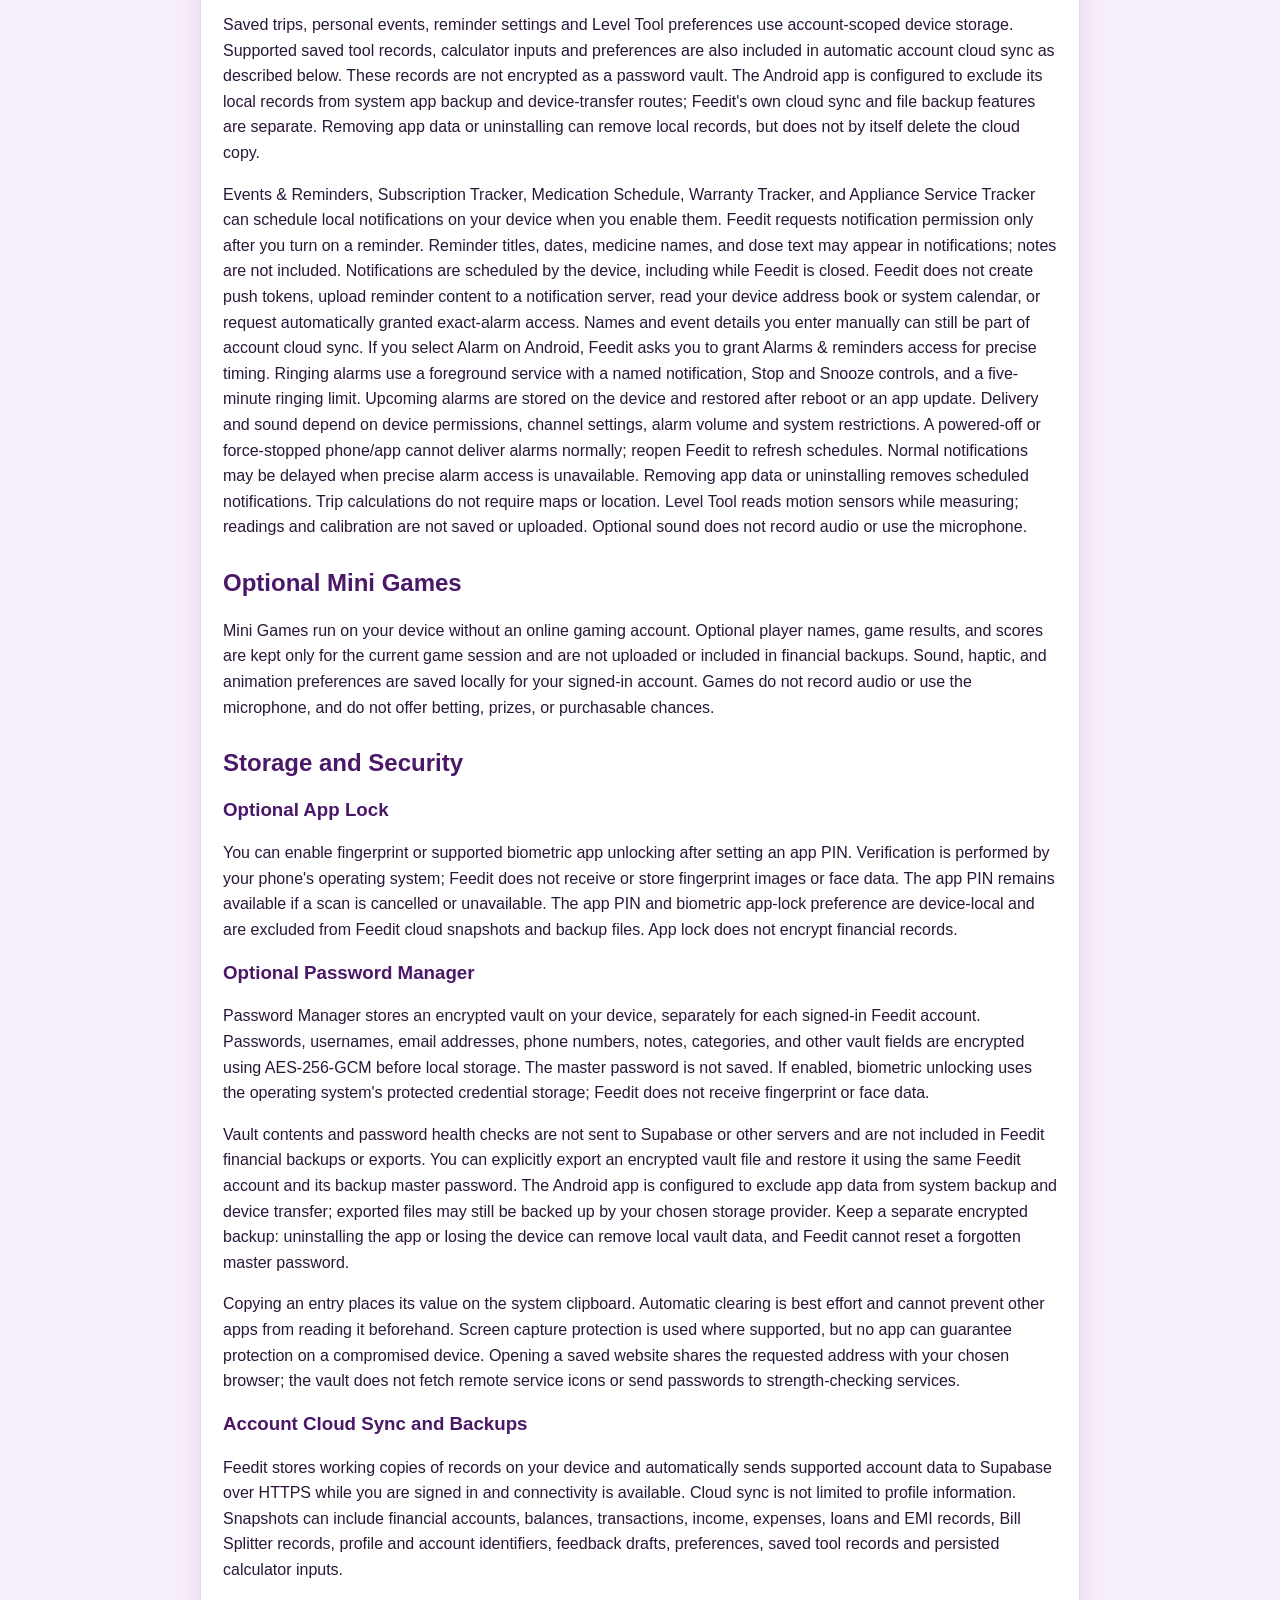
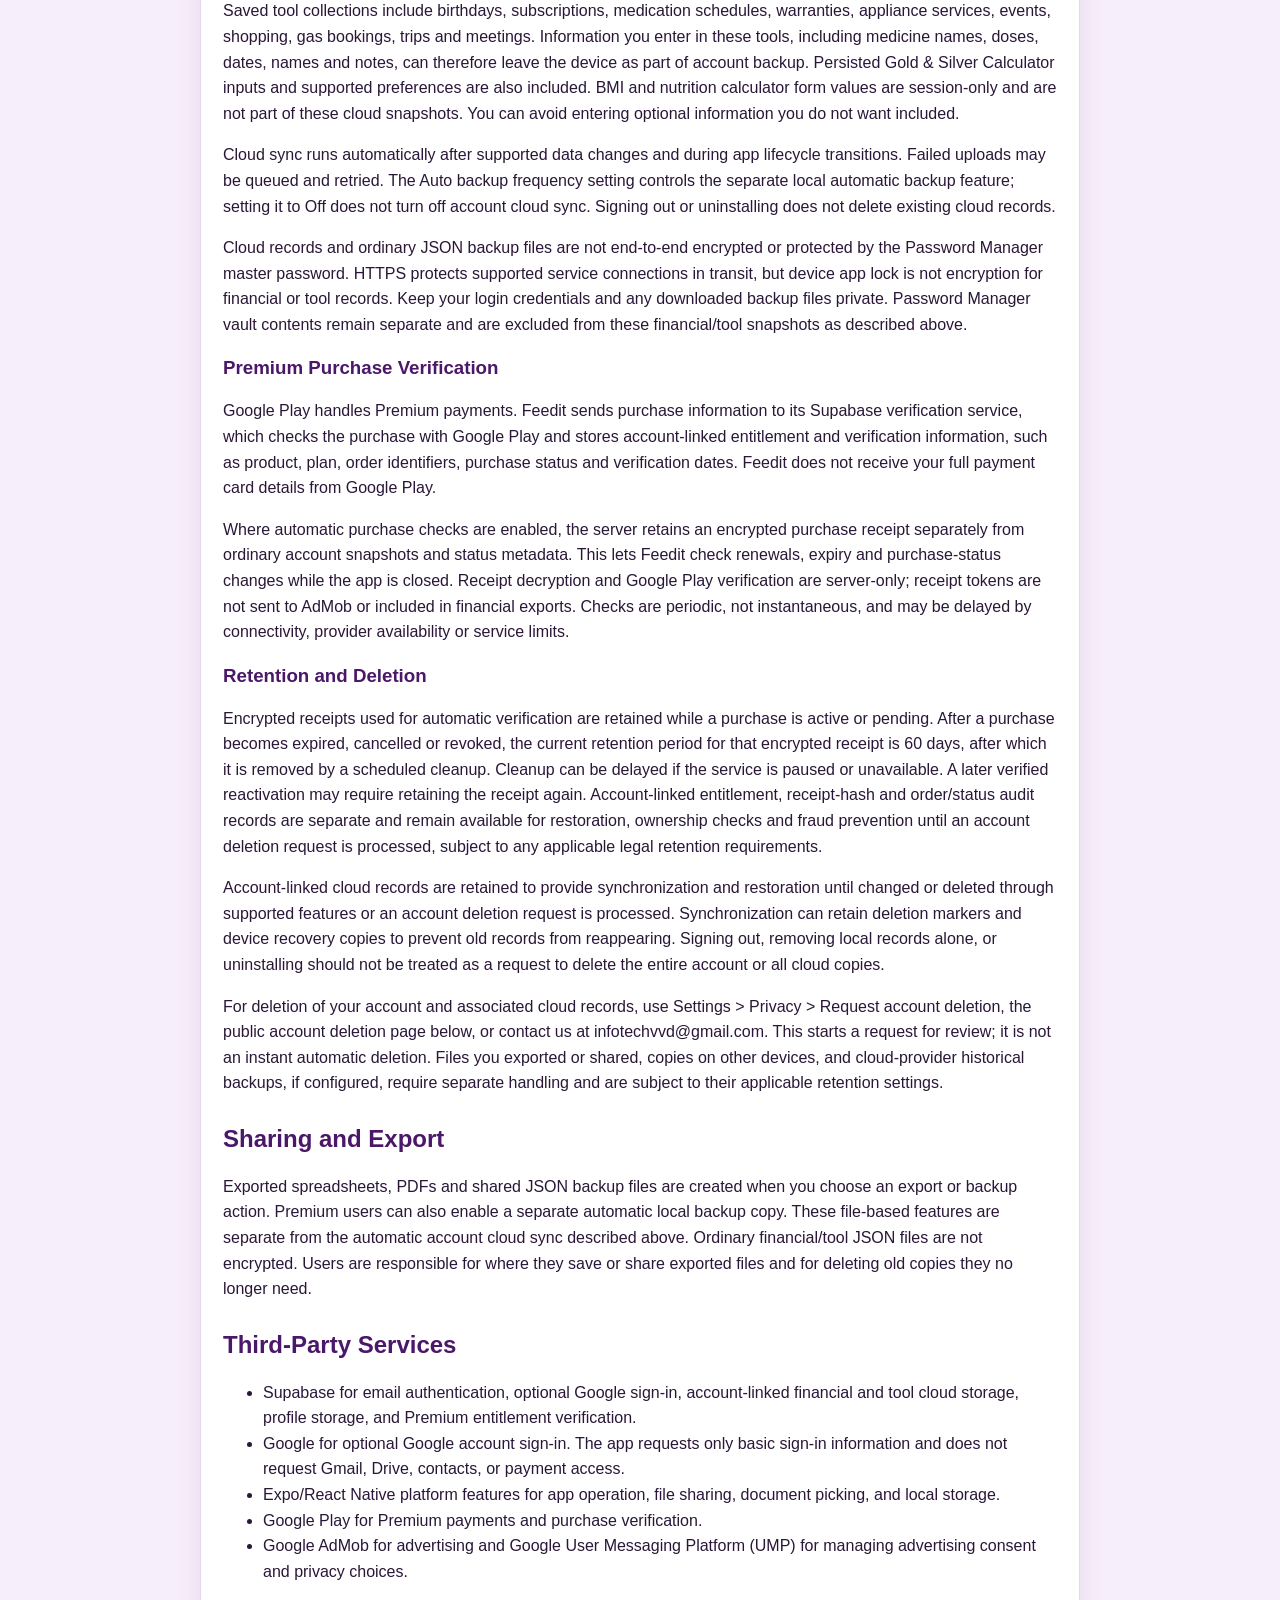
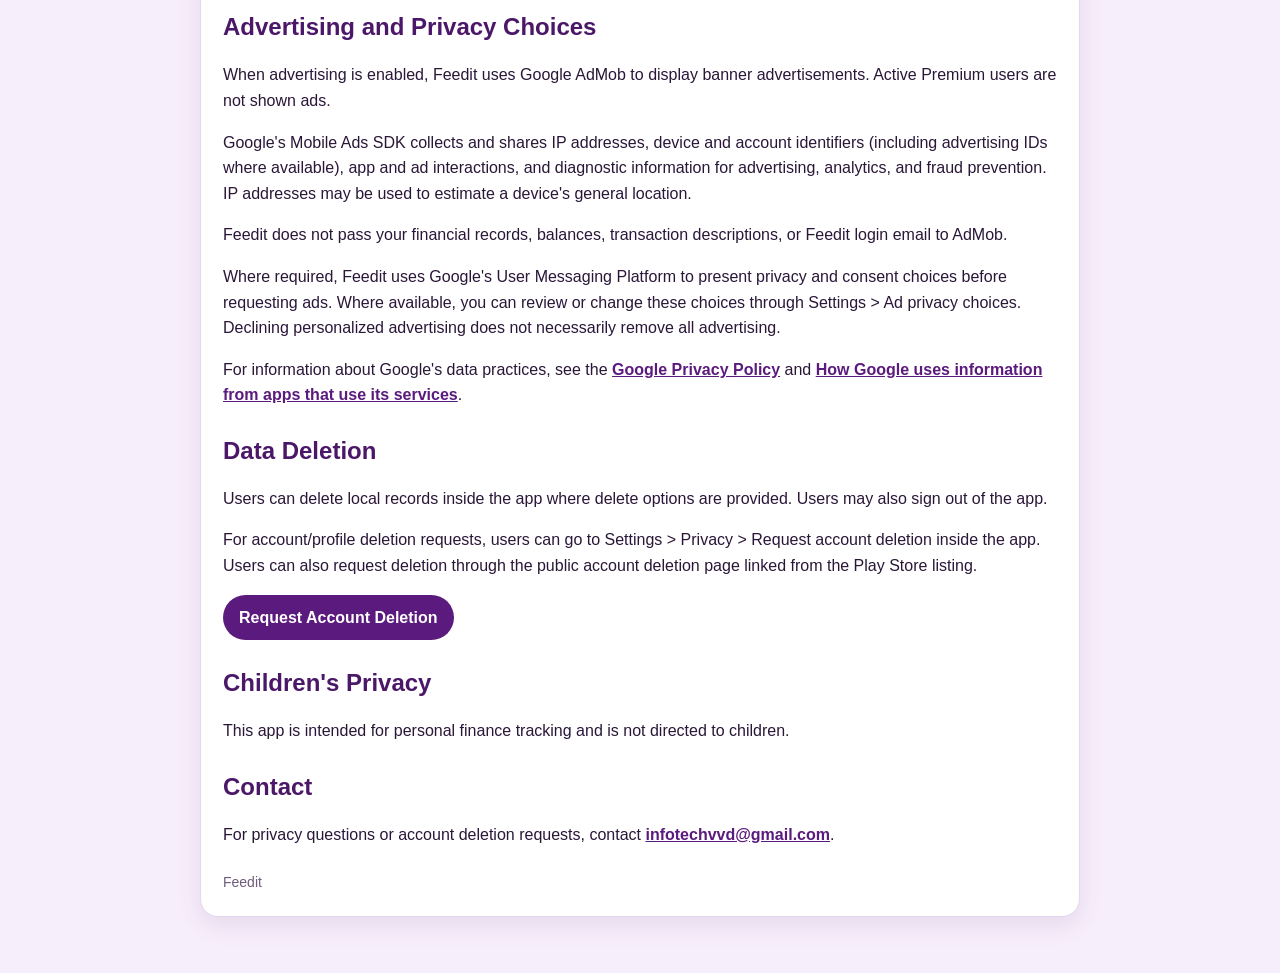
==== commit f8991c0c: "Clarify Premium receipt retention and backup disclosures" ====
--- a/privacy-policy.html
+++ b/privacy-policy.html
@@ -11,7 +11,7 @@
       <section class="hero">
         <h1>Privacy Policy</h1>
         <p class="muted">Feedit</p>
-        <p>Effective date: October 22, 2026</p>
+        <p>Effective date: October 26, 2026</p>
         <nav>
           <a href="index.html">Home</a>
           <a href="account-deletion.html">Account Deletion</a>
@@ -51,7 +51,7 @@
         <h2>Bill Splitter Groups</h2>
         <p>Bill Splitter stores group names, member names, expenses, split amounts, notes and settlement records under your signed-in Feedit account. These records work offline and are included in your account's existing financial cloud sync and JSON backups. They are not encrypted as a password vault. Adding a person does not invite them or grant access to your account. Sharing a balance summary is optional and uses your device's share menu. Deletion markers may be retained to prevent deleted records from reappearing during synchronization.</p>
         <h2>Optional Trip, Events and Level Tools</h2>
-        <p>Saved trips, personal events, reminder settings and Level Tool preferences use account-scoped device storage. Supported saved tool records, calculator inputs and preferences are also included in automatic account cloud sync as described below. These records are not encrypted as a password vault. Your device's operating-system backup settings may also apply. Removing app data or uninstalling can remove local records, but does not by itself delete the cloud copy.</p>
+        <p>Saved trips, personal events, reminder settings and Level Tool preferences use account-scoped device storage. Supported saved tool records, calculator inputs and preferences are also included in automatic account cloud sync as described below. These records are not encrypted as a password vault. The Android app is configured to exclude its local records from system app backup and device-transfer routes; Feedit's own cloud sync and file backup features are separate. Removing app data or uninstalling can remove local records, but does not by itself delete the cloud copy.</p>
         <p>Events &amp; Reminders, Subscription Tracker, Medication Schedule, Warranty Tracker, and Appliance Service Tracker can schedule local notifications on your device when you enable them. Feedit requests notification permission only after you turn on a reminder. Reminder titles, dates, medicine names, and dose text may appear in notifications; notes are not included. Notifications are scheduled by the device, including while Feedit is closed. Feedit does not create push tokens, upload reminder content to a notification server, read your device address book or system calendar, or request automatically granted exact-alarm access. Names and event details you enter manually can still be part of account cloud sync. If you select Alarm on Android, Feedit asks you to grant Alarms &amp; reminders access for precise timing. Ringing alarms use a foreground service with a named notification, Stop and Snooze controls, and a five-minute ringing limit. Upcoming alarms are stored on the device and restored after reboot or an app update. Delivery and sound depend on device permissions, channel settings, alarm volume and system restrictions. A powered-off or force-stopped phone/app cannot deliver alarms normally; reopen Feedit to refresh schedules. Normal notifications may be delayed when precise alarm access is unavailable. Removing app data or uninstalling removes scheduled notifications. Trip calculations do not require maps or location. Level Tool reads motion sensors while measuring; readings and calibration are not saved or uploaded. Optional sound does not record audio or use the microphone.</p>
 
         <h2>Optional Mini Games</h2>
@@ -62,16 +62,19 @@
         <p>You can enable fingerprint or supported biometric app unlocking after setting an app PIN. Verification is performed by your phone's operating system; Feedit does not receive or store fingerprint images or face data. The app PIN remains available if a scan is cancelled or unavailable. The app PIN and biometric app-lock preference are device-local and are excluded from Feedit cloud snapshots and backup files. App lock does not encrypt financial records.</p>
         <h3>Optional Password Manager</h3>
         <p>Password Manager stores an encrypted vault on your device, separately for each signed-in Feedit account. Passwords, usernames, email addresses, phone numbers, notes, categories, and other vault fields are encrypted using AES-256-GCM before local storage. The master password is not saved. If enabled, biometric unlocking uses the operating system's protected credential storage; Feedit does not receive fingerprint or face data.</p>
-        <p>Vault contents and password health checks are not sent to Supabase or other servers and are not included in Feedit financial backups or exports. You can explicitly export an encrypted vault file and restore it using the same Feedit account and its backup master password. Your device's own backup settings may include encrypted app data; biometric keys are excluded from Android backup. Keep a separate encrypted backup: uninstalling the app or losing the device can remove local vault data, and Feedit cannot reset a forgotten master password.</p>
+        <p>Vault contents and password health checks are not sent to Supabase or other servers and are not included in Feedit financial backups or exports. You can explicitly export an encrypted vault file and restore it using the same Feedit account and its backup master password. The Android app is configured to exclude app data from system backup and device transfer; exported files may still be backed up by your chosen storage provider. Keep a separate encrypted backup: uninstalling the app or losing the device can remove local vault data, and Feedit cannot reset a forgotten master password.</p>
         <p>Copying an entry places its value on the system clipboard. Automatic clearing is best effort and cannot prevent other apps from reading it beforehand. Screen capture protection is used where supported, but no app can guarantee protection on a compromised device. Opening a saved website shares the requested address with your chosen browser; the vault does not fetch remote service icons or send passwords to strength-checking services.</p>
         <h3>Account Cloud Sync and Backups</h3>
         <p>Feedit stores working copies of records on your device and automatically sends supported account data to Supabase over HTTPS while you are signed in and connectivity is available. Cloud sync is not limited to profile information. Snapshots can include financial accounts, balances, transactions, income, expenses, loans and EMI records, Bill Splitter records, profile and account identifiers, feedback drafts, preferences, saved tool records and persisted calculator inputs.</p>
         <p>Saved tool collections include birthdays, subscriptions, medication schedules, warranties, appliance services, events, shopping, gas bookings, trips and meetings. Information you enter in these tools, including medicine names, doses, dates, names and notes, can therefore leave the device as part of account backup. Persisted Gold &amp; Silver Calculator inputs and supported preferences are also included. BMI and nutrition calculator form values are session-only and are not part of these cloud snapshots. You can avoid entering optional information you do not want included.</p>
         <p>Cloud sync runs automatically after supported data changes and during app lifecycle transitions. Failed uploads may be queued and retried. The Auto backup frequency setting controls the separate local automatic backup feature; setting it to Off does not turn off account cloud sync. Signing out or uninstalling does not delete existing cloud records.</p>
         <p>Cloud records and ordinary JSON backup files are not end-to-end encrypted or protected by the Password Manager master password. HTTPS protects supported service connections in transit, but device app lock is not encryption for financial or tool records. Keep your login credentials and any downloaded backup files private. Password Manager vault contents remain separate and are excluded from these financial/tool snapshots as described above.</p>
-        <p>Google Play handles Premium payments. Feedit sends purchase information to its Supabase verification service, which checks the purchase with Google Play and stores account-linked entitlement and verification information. Feedit does not receive your full payment card details from Google Play.</p>
+        <h3>Premium Purchase Verification</h3>
+        <p>Google Play handles Premium payments. Feedit sends purchase information to its Supabase verification service, which checks the purchase with Google Play and stores account-linked entitlement and verification information, such as product, plan, order identifiers, purchase status and verification dates. Feedit does not receive your full payment card details from Google Play.</p>
+        <p>Where automatic purchase checks are enabled, the server retains an encrypted purchase receipt separately from ordinary account snapshots and status metadata. This lets Feedit check renewals, expiry and purchase-status changes while the app is closed. Receipt decryption and Google Play verification are server-only; receipt tokens are not sent to AdMob or included in financial exports. Checks are periodic, not instantaneous, and may be delayed by connectivity, provider availability or service limits.</p>
         <h3>Retention and Deletion</h3>
-        <p>Account-linked cloud records are retained to provide synchronization and restoration until changed or deleted through supported features or an account/data deletion request is processed. Synchronization can retain deletion markers and device recovery copies to prevent old records from reappearing. Signing out, removing local records alone, or uninstalling should not be treated as a request to delete the entire account or all cloud copies.</p>
+        <p>Encrypted receipts used for automatic verification are retained while a purchase is active or pending. After a purchase becomes expired, cancelled or revoked, the current retention period for that encrypted receipt is 60 days, after which it is removed by a scheduled cleanup. Cleanup can be delayed if the service is paused or unavailable. A later verified reactivation may require retaining the receipt again. Account-linked entitlement, receipt-hash and order/status audit records are separate and remain available for restoration, ownership checks and fraud prevention until an account deletion request is processed, subject to any applicable legal retention requirements.</p>
+        <p>Account-linked cloud records are retained to provide synchronization and restoration until changed or deleted through supported features or an account deletion request is processed. Synchronization can retain deletion markers and device recovery copies to prevent old records from reappearing. Signing out, removing local records alone, or uninstalling should not be treated as a request to delete the entire account or all cloud copies.</p>
         <p>For deletion of your account and associated cloud records, use Settings &gt; Privacy &gt; Request account deletion, the public account deletion page below, or contact us at infotechvvd@gmail.com. This starts a request for review; it is not an instant automatic deletion. Files you exported or shared, copies on other devices, and cloud-provider historical backups, if configured, require separate handling and are subject to their applicable retention settings.</p>
 
         <h2>Sharing and Export</h2>
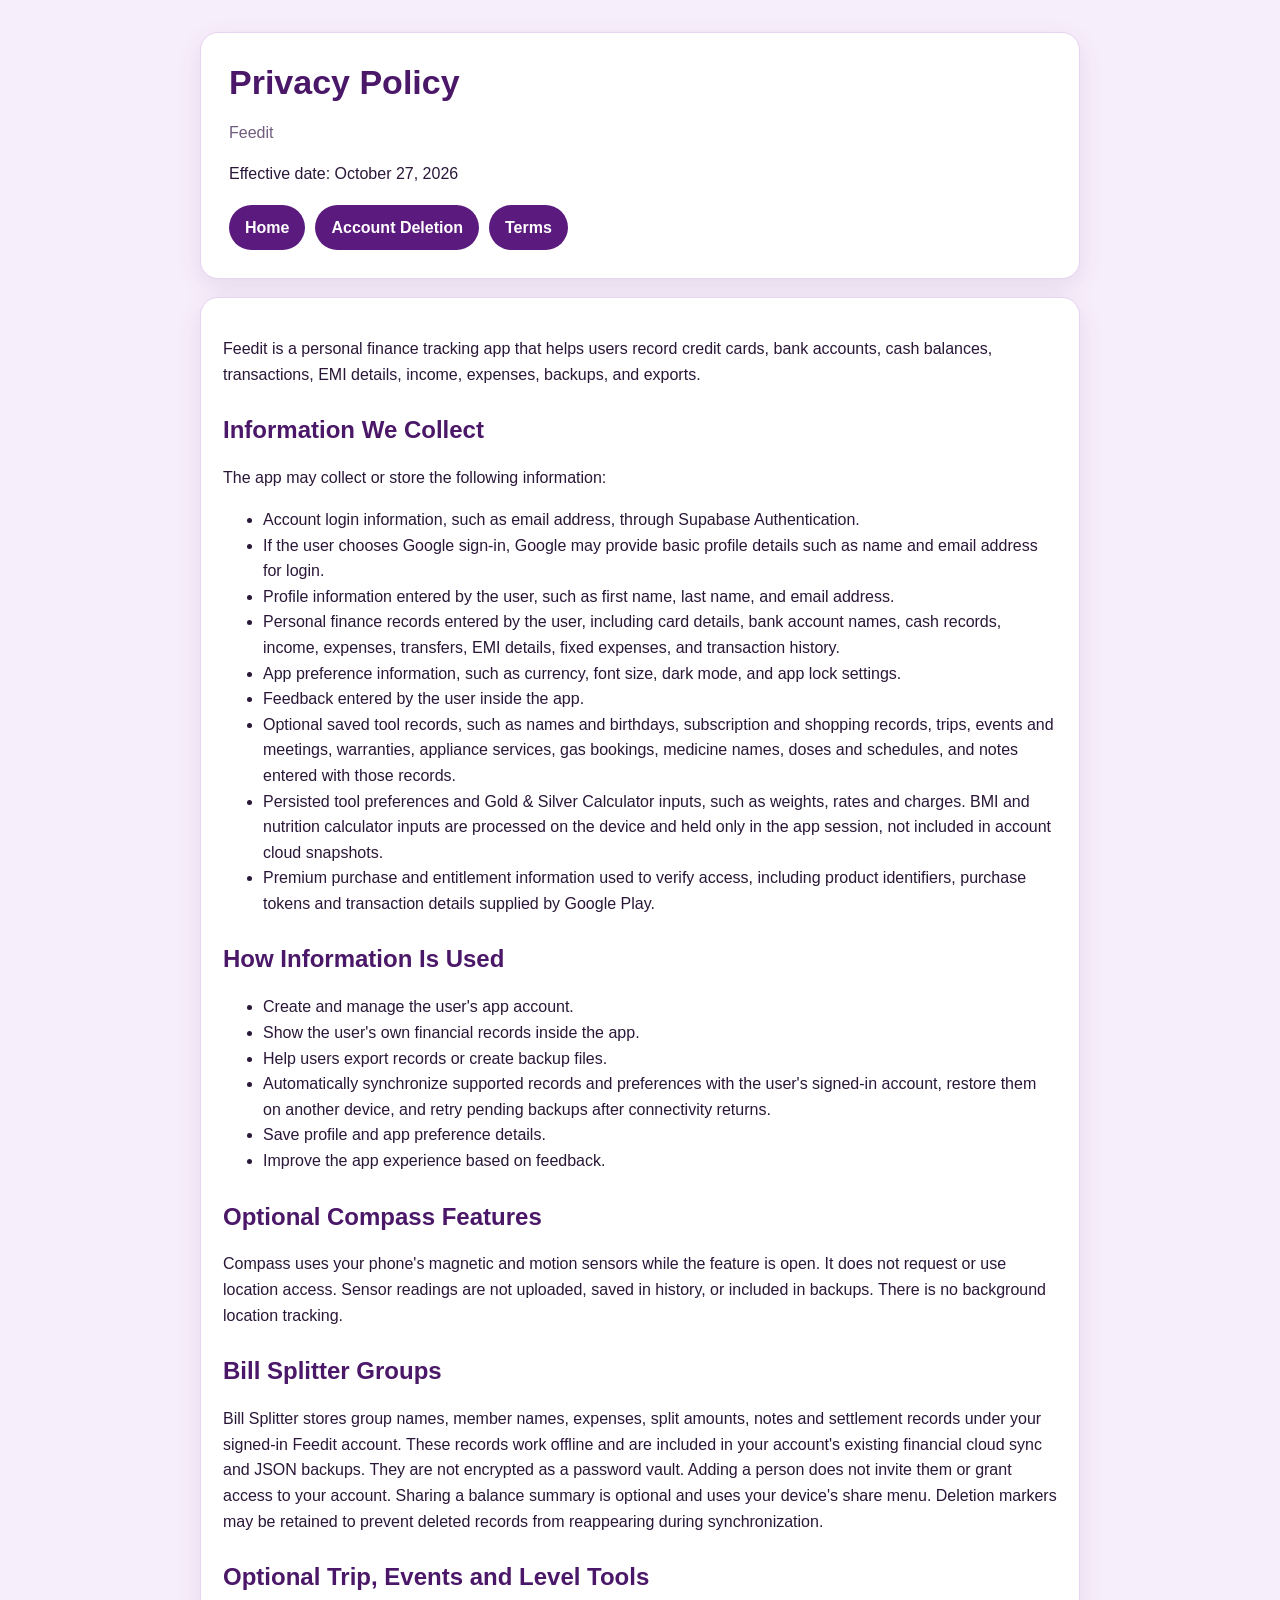
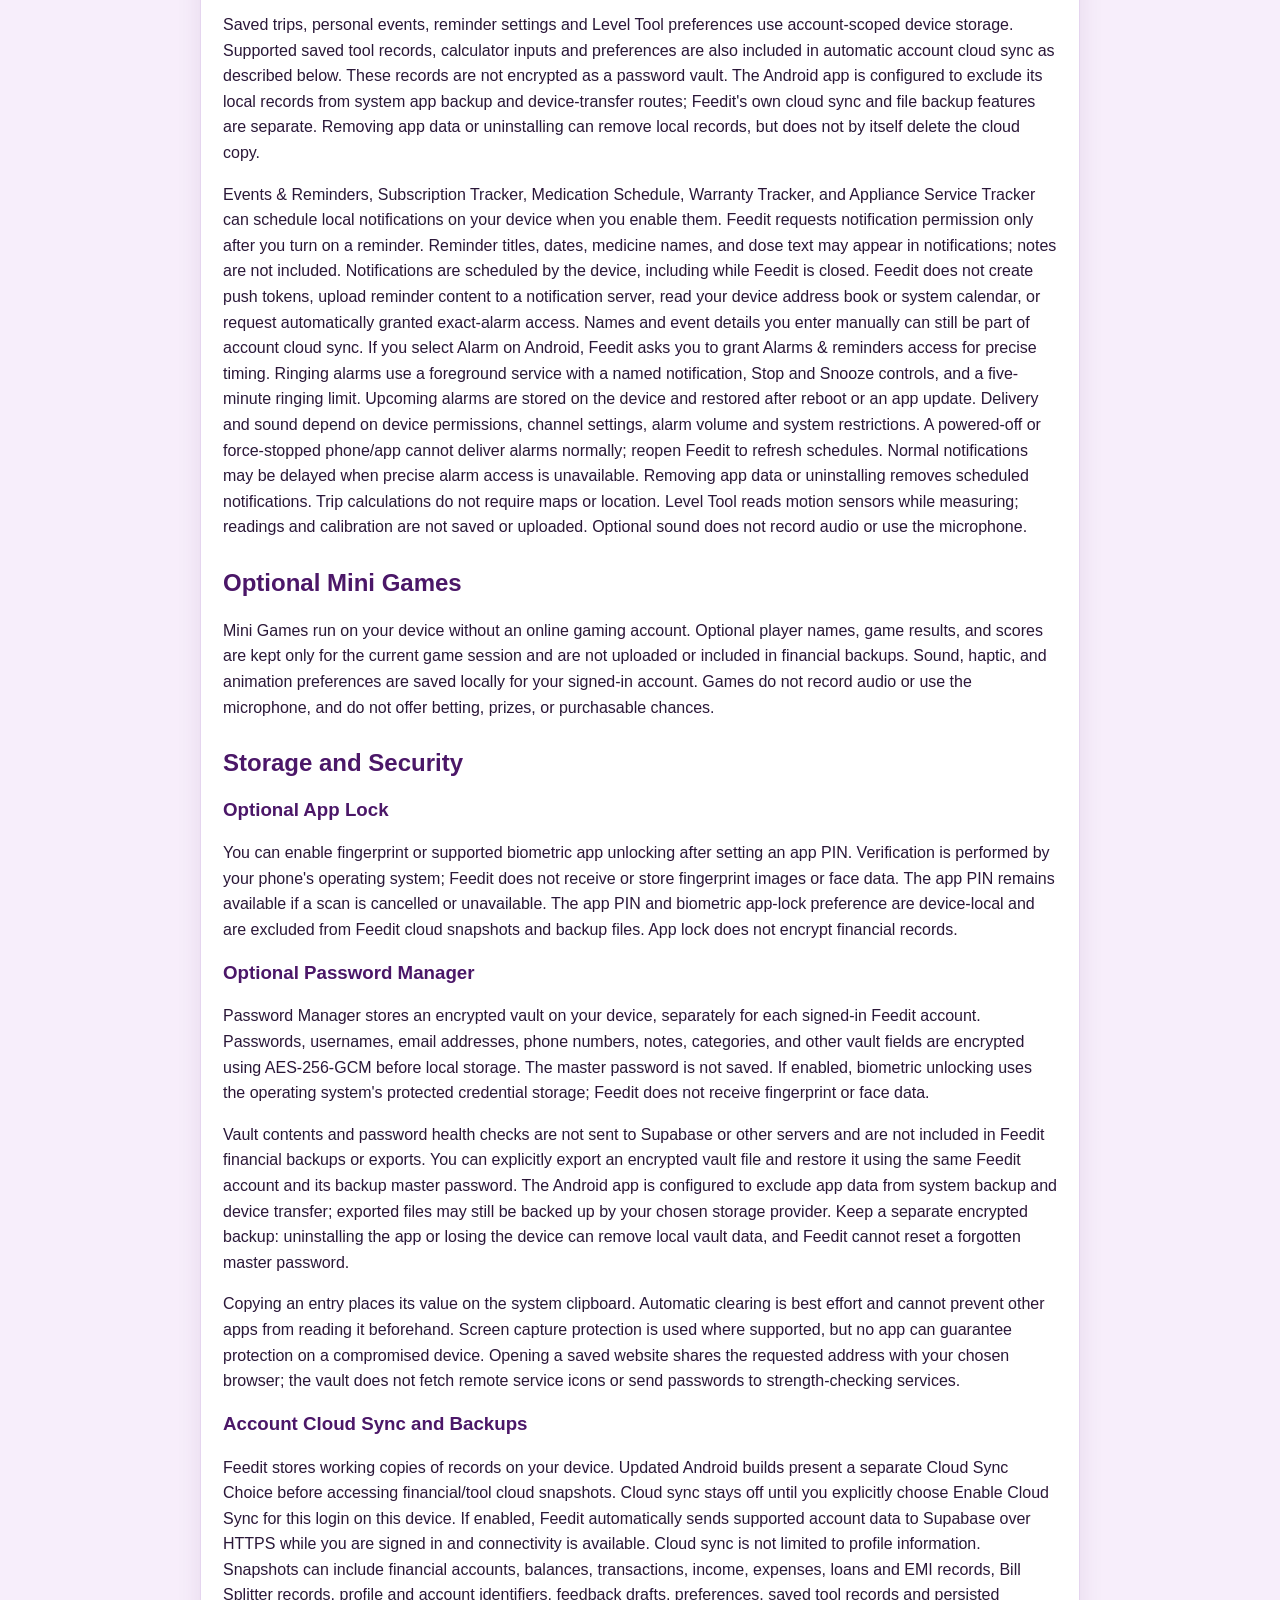
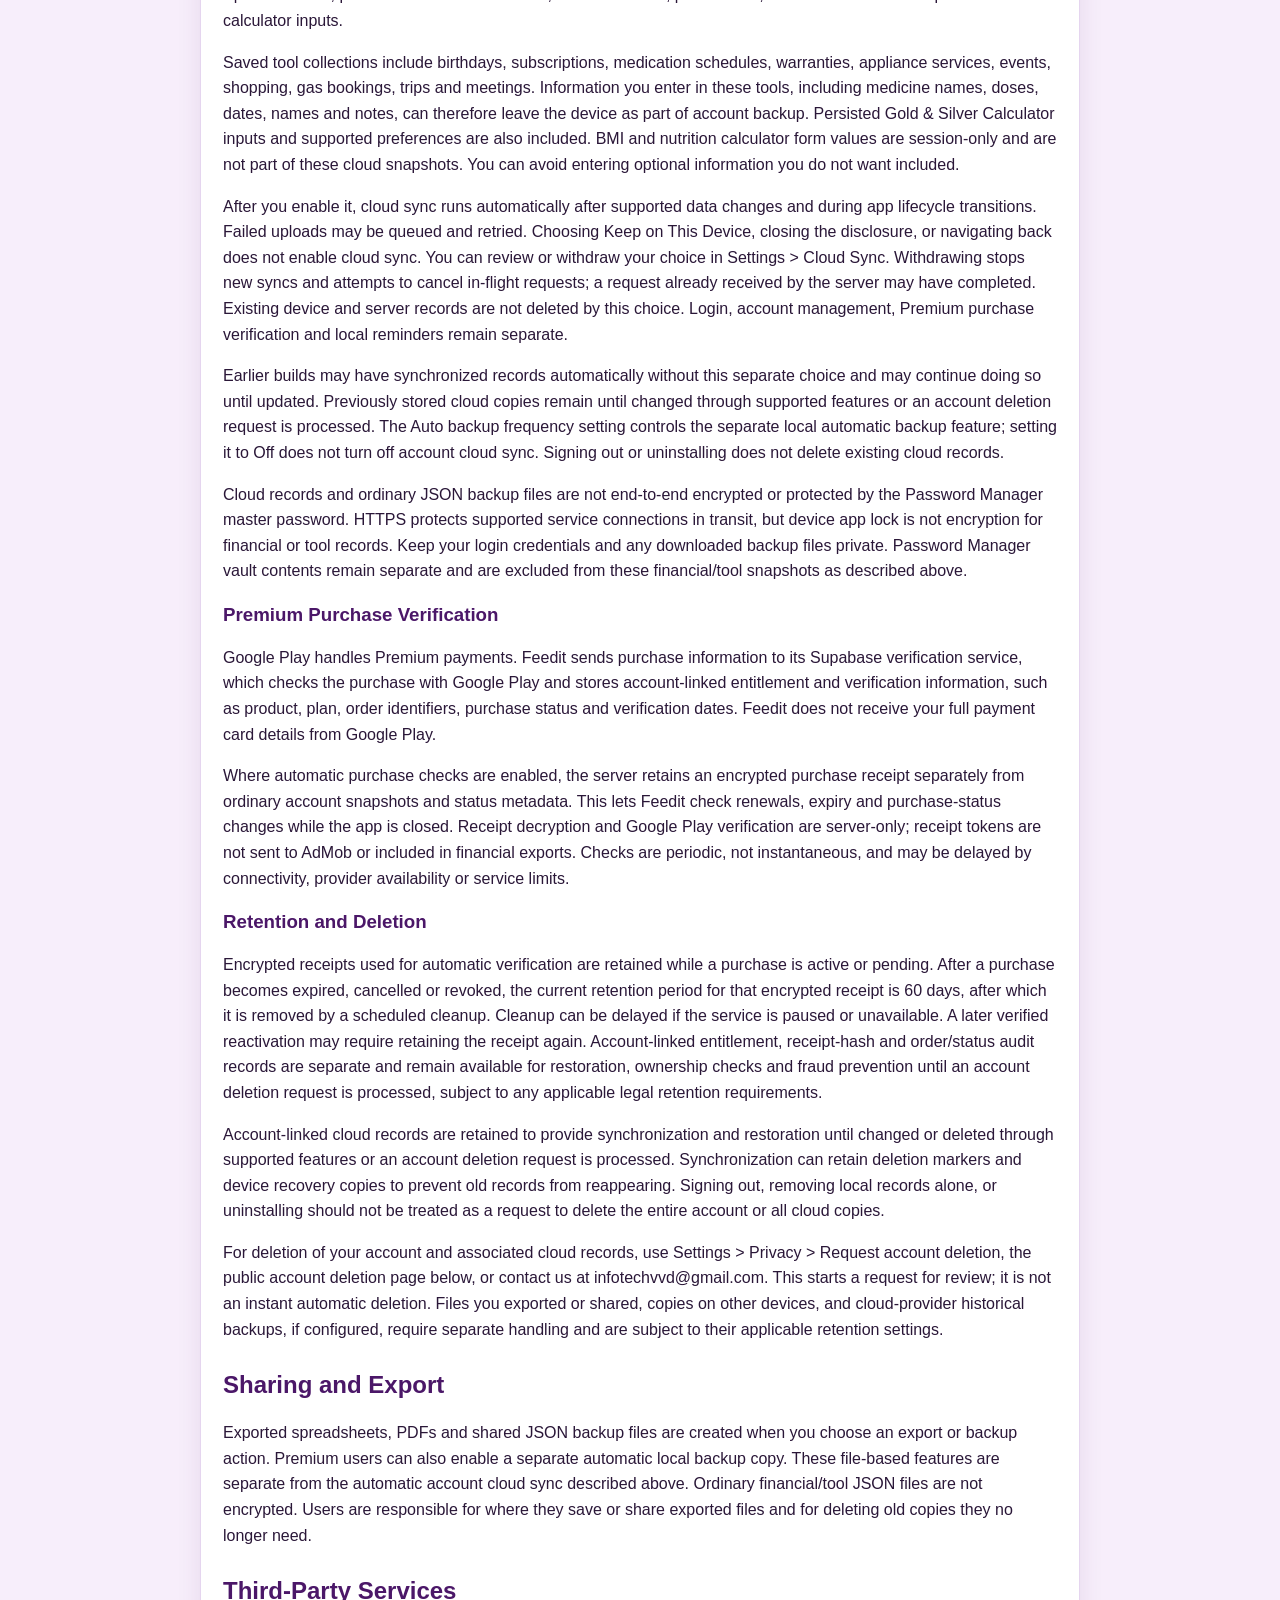
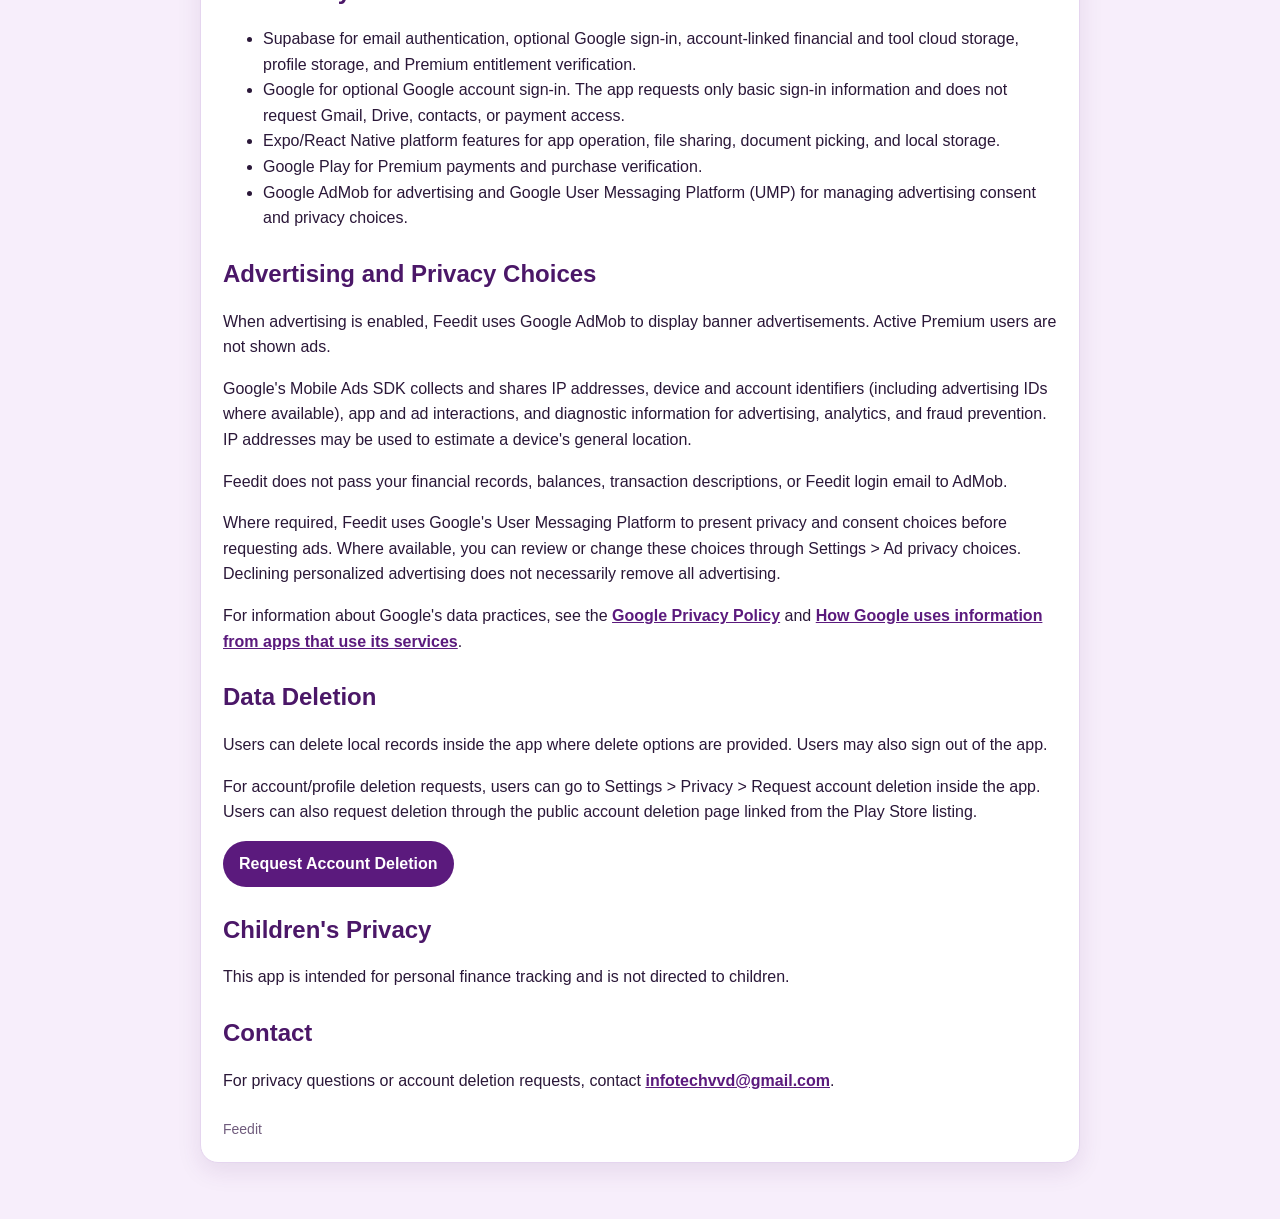
==== commit bca99927: "Disclose optional per-device cloud sync choice" ====
--- a/privacy-policy.html
+++ b/privacy-policy.html
@@ -11,7 +11,7 @@
       <section class="hero">
         <h1>Privacy Policy</h1>
         <p class="muted">Feedit</p>
-        <p>Effective date: October 26, 2026</p>
+        <p>Effective date: October 27, 2026</p>
         <nav>
           <a href="index.html">Home</a>
           <a href="account-deletion.html">Account Deletion</a>
@@ -65,9 +65,10 @@
         <p>Vault contents and password health checks are not sent to Supabase or other servers and are not included in Feedit financial backups or exports. You can explicitly export an encrypted vault file and restore it using the same Feedit account and its backup master password. The Android app is configured to exclude app data from system backup and device transfer; exported files may still be backed up by your chosen storage provider. Keep a separate encrypted backup: uninstalling the app or losing the device can remove local vault data, and Feedit cannot reset a forgotten master password.</p>
         <p>Copying an entry places its value on the system clipboard. Automatic clearing is best effort and cannot prevent other apps from reading it beforehand. Screen capture protection is used where supported, but no app can guarantee protection on a compromised device. Opening a saved website shares the requested address with your chosen browser; the vault does not fetch remote service icons or send passwords to strength-checking services.</p>
         <h3>Account Cloud Sync and Backups</h3>
-        <p>Feedit stores working copies of records on your device and automatically sends supported account data to Supabase over HTTPS while you are signed in and connectivity is available. Cloud sync is not limited to profile information. Snapshots can include financial accounts, balances, transactions, income, expenses, loans and EMI records, Bill Splitter records, profile and account identifiers, feedback drafts, preferences, saved tool records and persisted calculator inputs.</p>
+        <p>Feedit stores working copies of records on your device. Updated Android builds present a separate Cloud Sync Choice before accessing financial/tool cloud snapshots. Cloud sync stays off until you explicitly choose Enable Cloud Sync for this login on this device. If enabled, Feedit automatically sends supported account data to Supabase over HTTPS while you are signed in and connectivity is available. Cloud sync is not limited to profile information. Snapshots can include financial accounts, balances, transactions, income, expenses, loans and EMI records, Bill Splitter records, profile and account identifiers, feedback drafts, preferences, saved tool records and persisted calculator inputs.</p>
         <p>Saved tool collections include birthdays, subscriptions, medication schedules, warranties, appliance services, events, shopping, gas bookings, trips and meetings. Information you enter in these tools, including medicine names, doses, dates, names and notes, can therefore leave the device as part of account backup. Persisted Gold &amp; Silver Calculator inputs and supported preferences are also included. BMI and nutrition calculator form values are session-only and are not part of these cloud snapshots. You can avoid entering optional information you do not want included.</p>
-        <p>Cloud sync runs automatically after supported data changes and during app lifecycle transitions. Failed uploads may be queued and retried. The Auto backup frequency setting controls the separate local automatic backup feature; setting it to Off does not turn off account cloud sync. Signing out or uninstalling does not delete existing cloud records.</p>
+        <p>After you enable it, cloud sync runs automatically after supported data changes and during app lifecycle transitions. Failed uploads may be queued and retried. Choosing Keep on This Device, closing the disclosure, or navigating back does not enable cloud sync. You can review or withdraw your choice in Settings &gt; Cloud Sync. Withdrawing stops new syncs and attempts to cancel in-flight requests; a request already received by the server may have completed. Existing device and server records are not deleted by this choice. Login, account management, Premium purchase verification and local reminders remain separate.</p>
+        <p>Earlier builds may have synchronized records automatically without this separate choice and may continue doing so until updated. Previously stored cloud copies remain until changed through supported features or an account deletion request is processed. The Auto backup frequency setting controls the separate local automatic backup feature; setting it to Off does not turn off account cloud sync. Signing out or uninstalling does not delete existing cloud records.</p>
         <p>Cloud records and ordinary JSON backup files are not end-to-end encrypted or protected by the Password Manager master password. HTTPS protects supported service connections in transit, but device app lock is not encryption for financial or tool records. Keep your login credentials and any downloaded backup files private. Password Manager vault contents remain separate and are excluded from these financial/tool snapshots as described above.</p>
         <h3>Premium Purchase Verification</h3>
         <p>Google Play handles Premium payments. Feedit sends purchase information to its Supabase verification service, which checks the purchase with Google Play and stores account-linked entitlement and verification information, such as product, plan, order identifiers, purchase status and verification dates. Feedit does not receive your full payment card details from Google Play.</p>
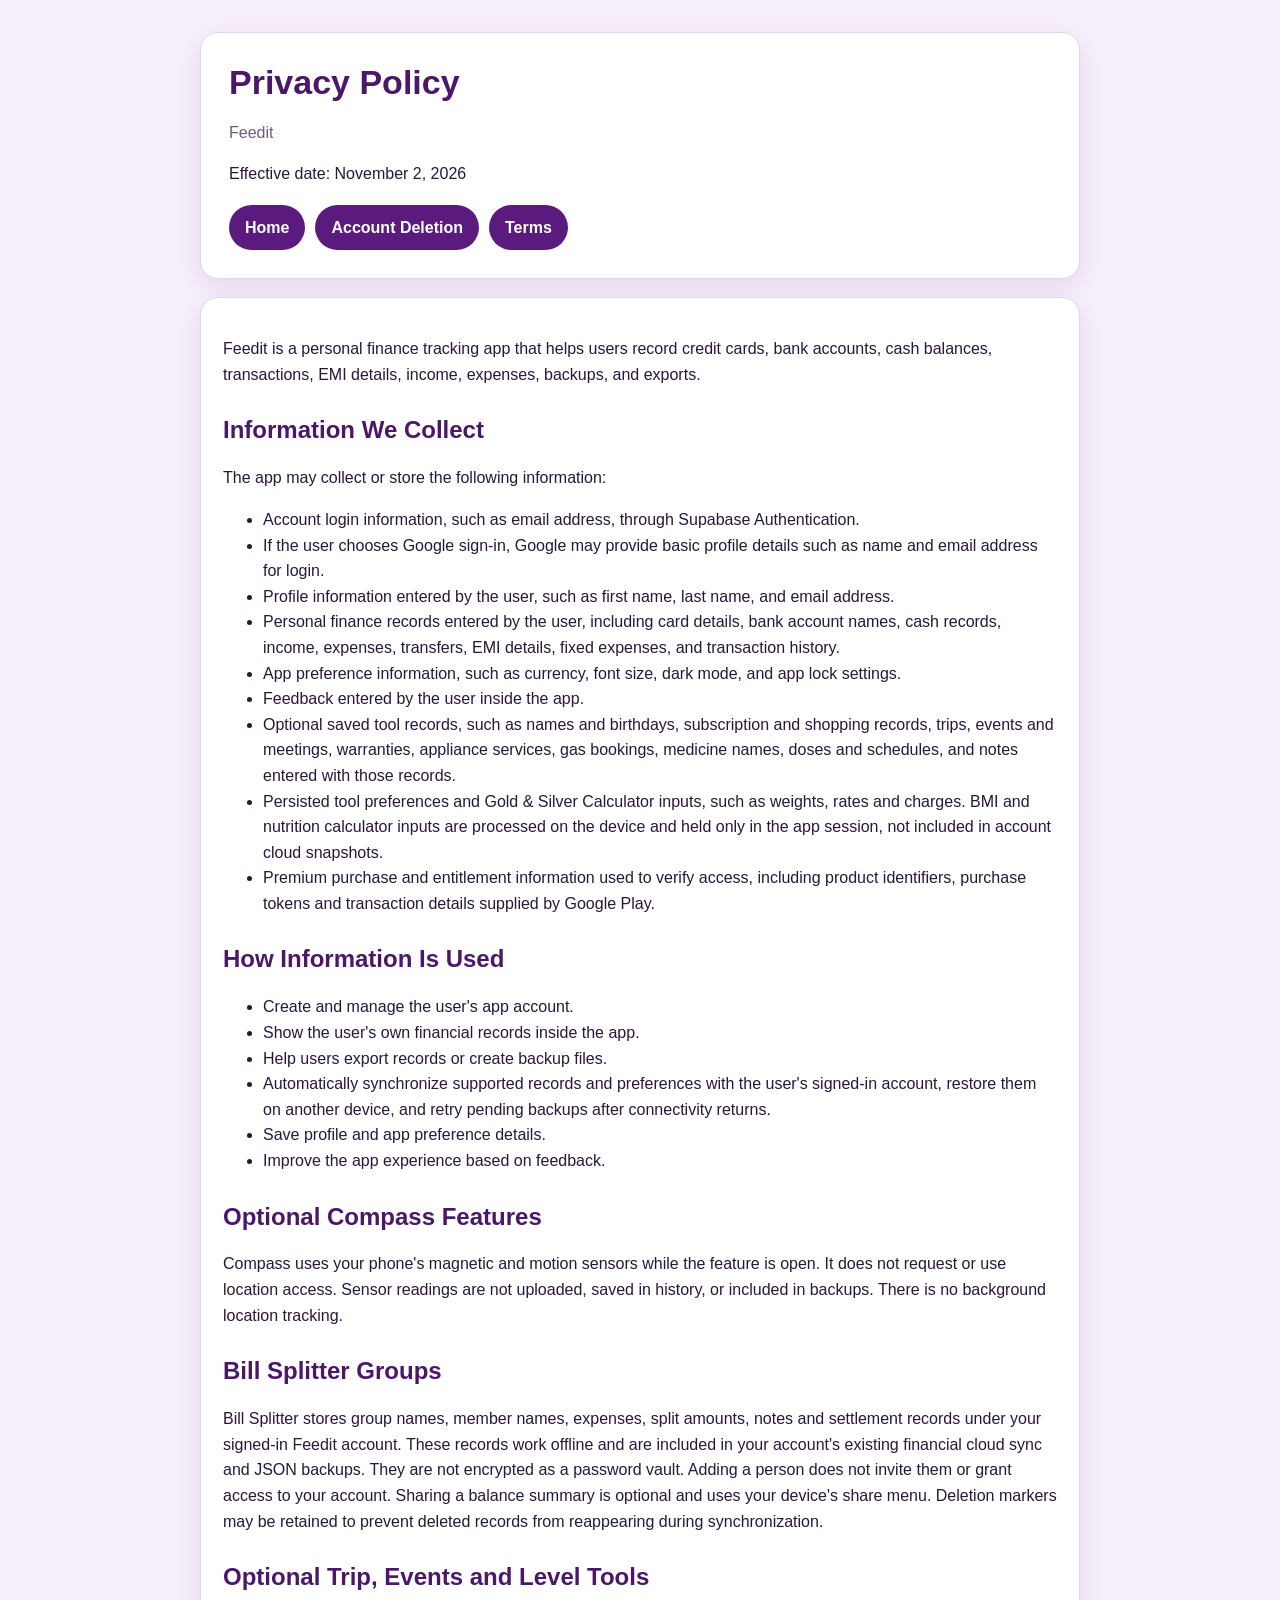
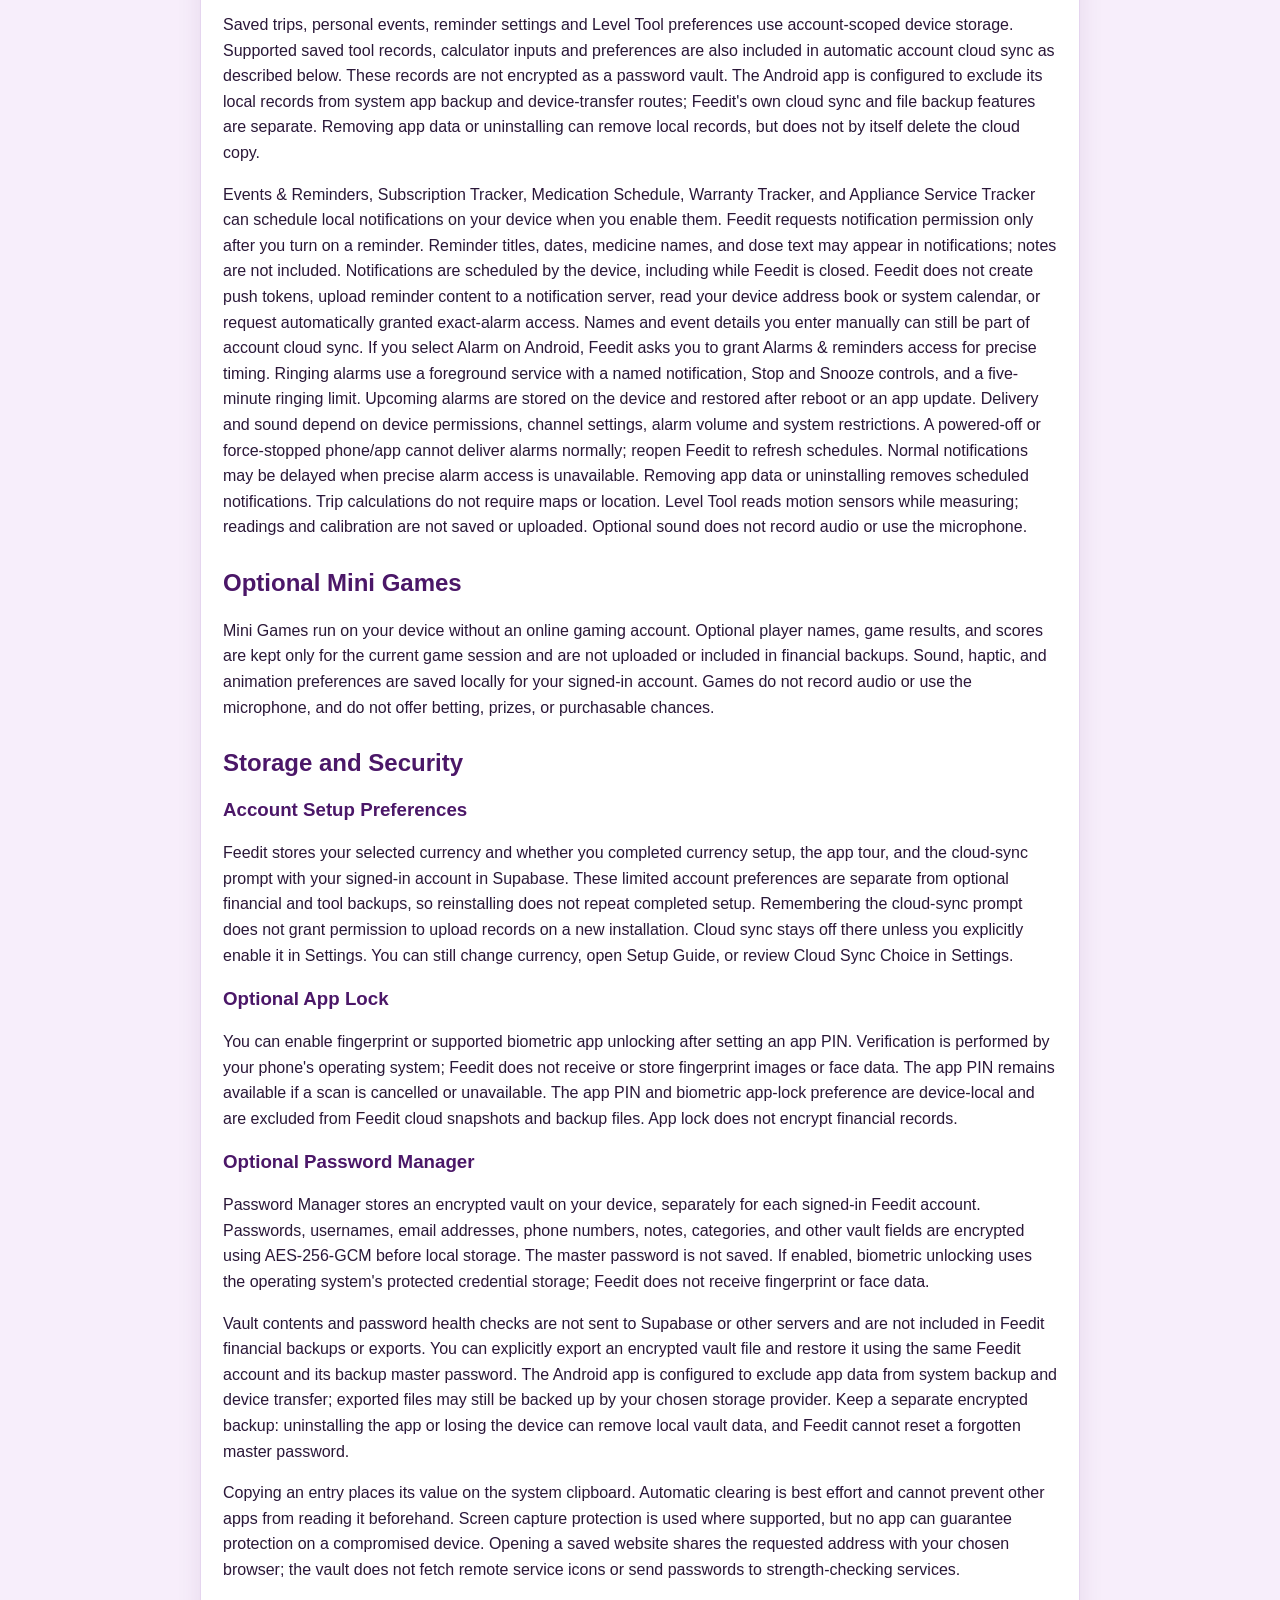
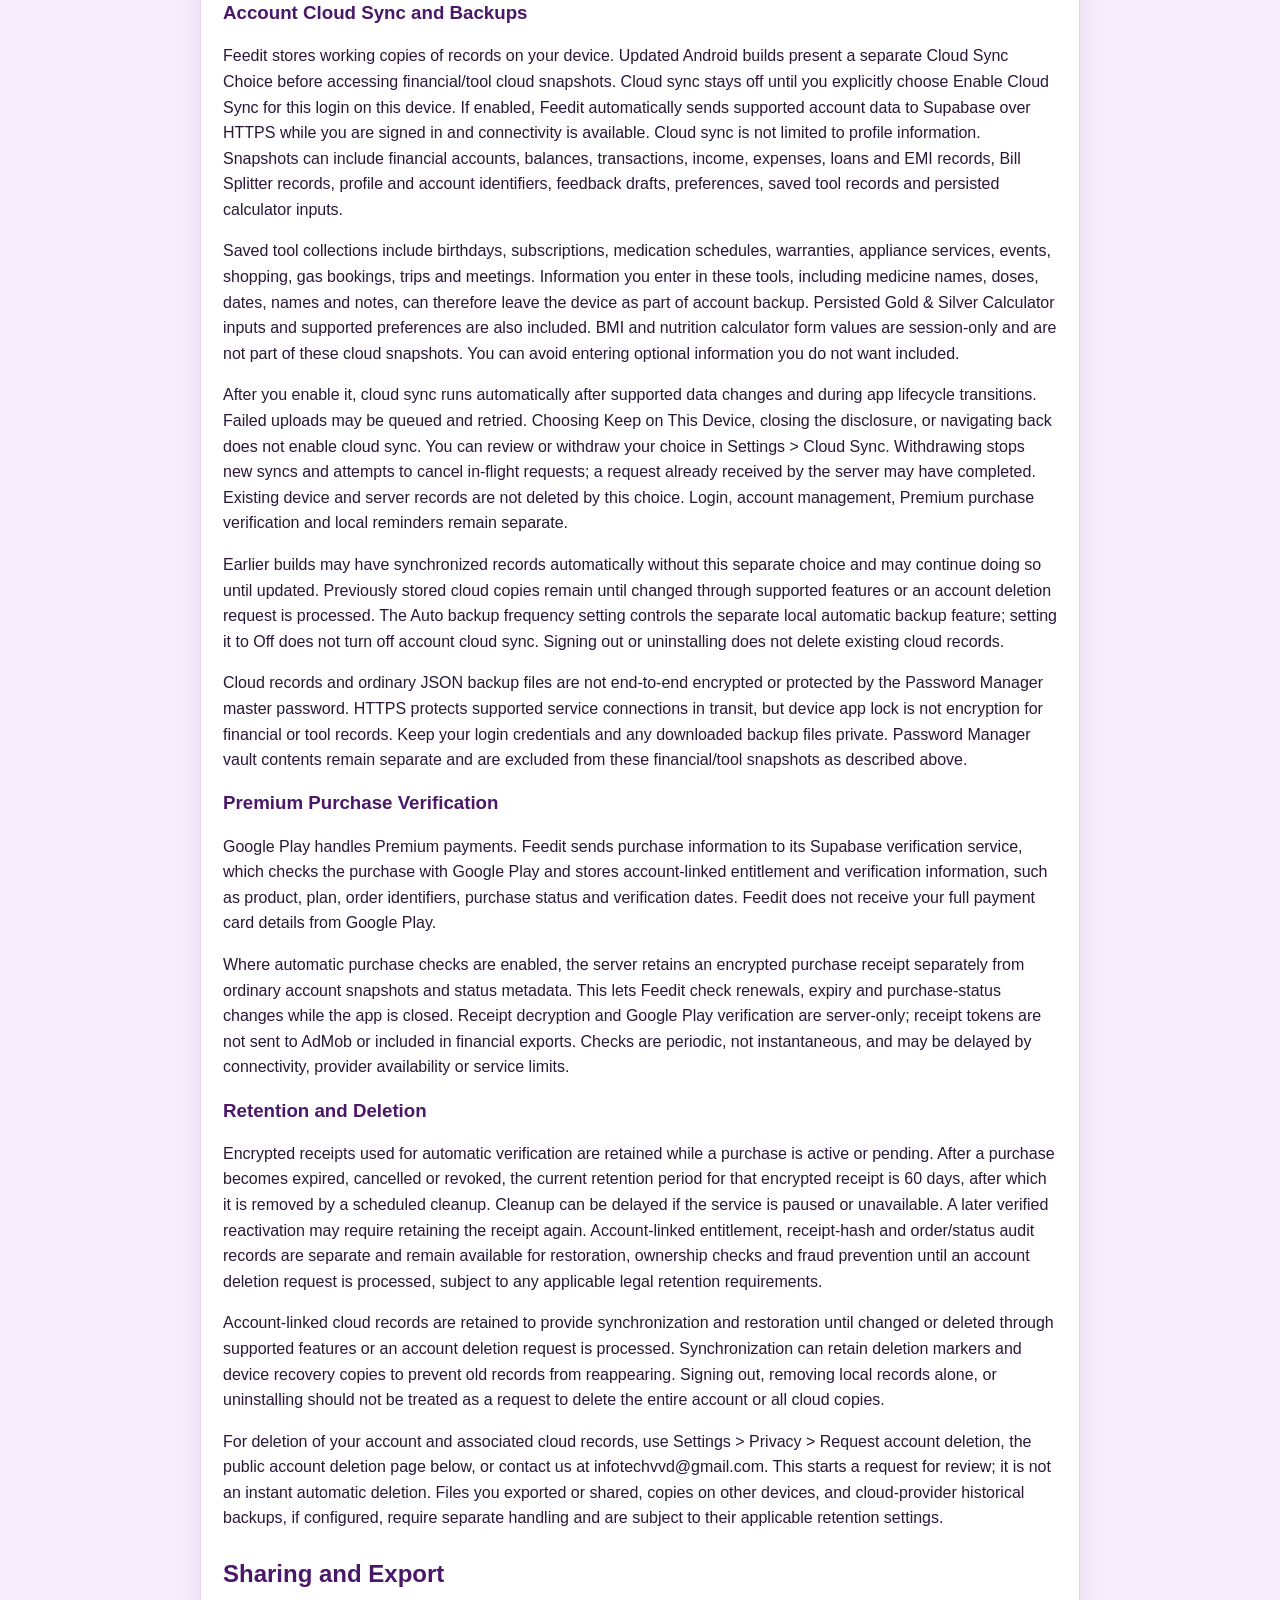
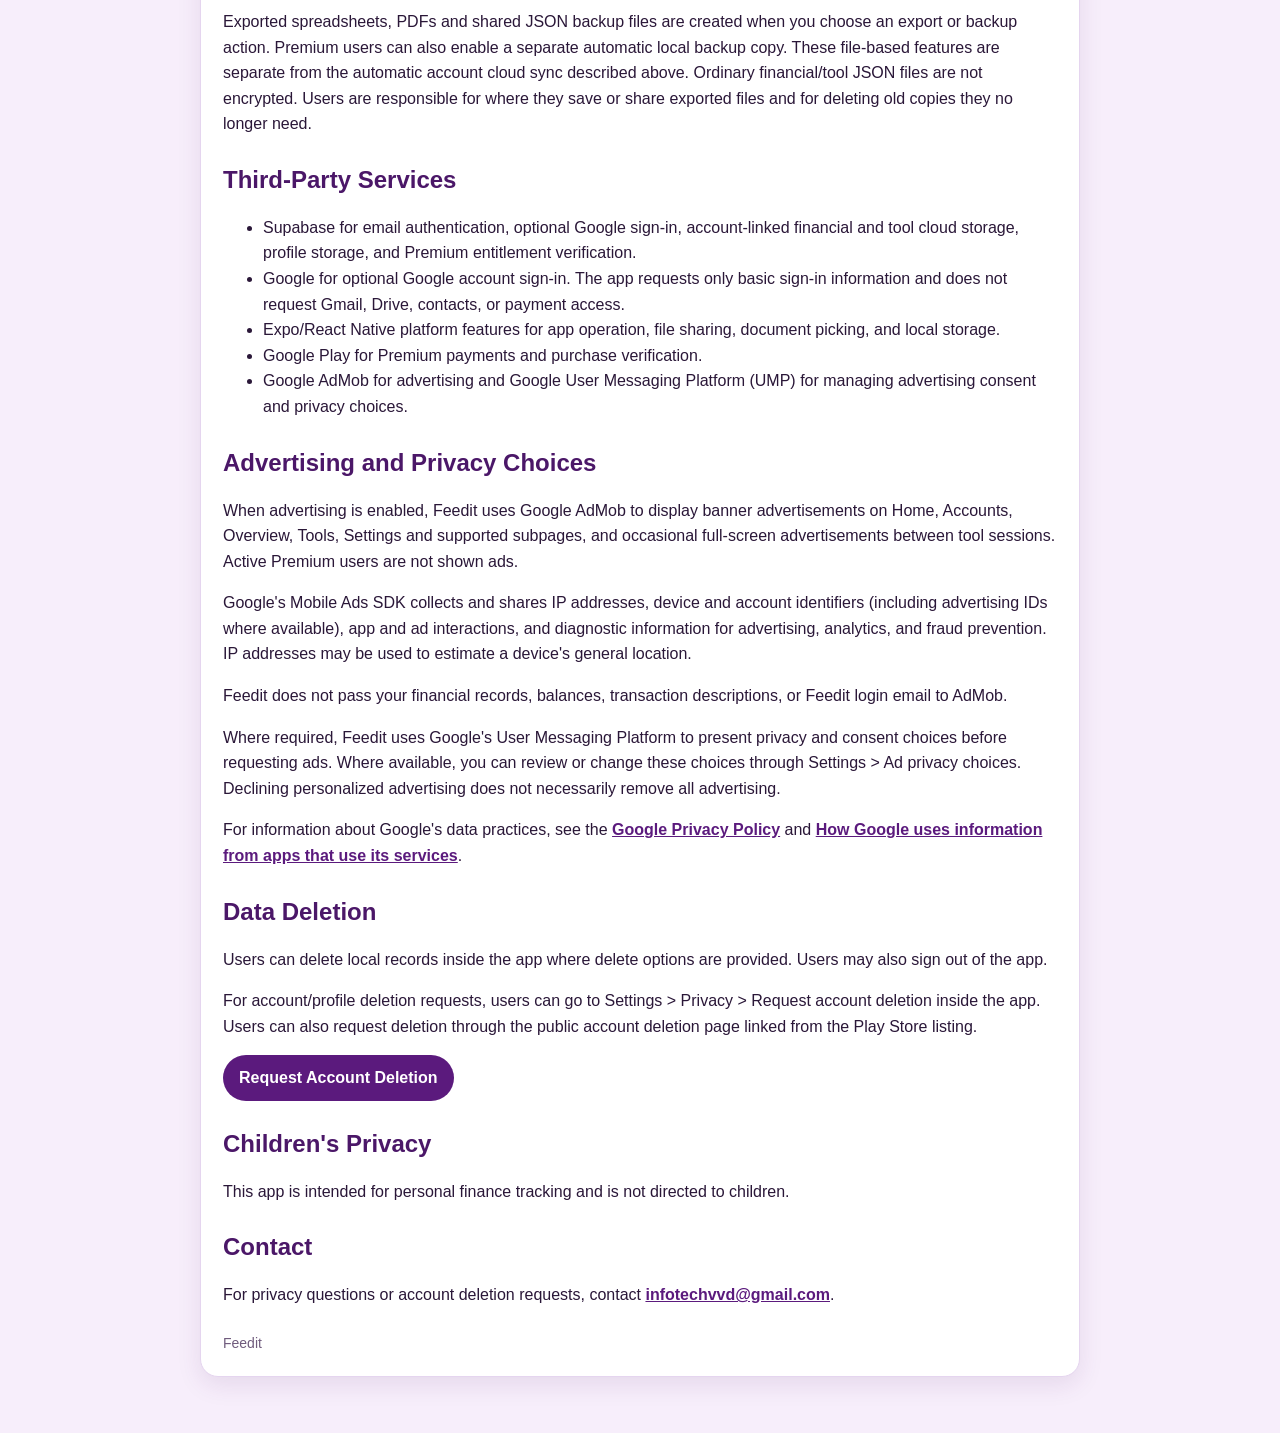
==== commit 51f92ea7: "Publish approved setup and advertising disclosures for 1.1.18" ====
--- a/privacy-policy.html
+++ b/privacy-policy.html
@@ -11,7 +11,7 @@
       <section class="hero">
         <h1>Privacy Policy</h1>
         <p class="muted">Feedit</p>
-        <p>Effective date: October 27, 2026</p>
+        <p>Effective date: November 2, 2026</p>
         <nav>
           <a href="index.html">Home</a>
           <a href="account-deletion.html">Account Deletion</a>
@@ -58,6 +58,8 @@
         <p>Mini Games run on your device without an online gaming account. Optional player names, game results, and scores are kept only for the current game session and are not uploaded or included in financial backups. Sound, haptic, and animation preferences are saved locally for your signed-in account. Games do not record audio or use the microphone, and do not offer betting, prizes, or purchasable chances.</p>
 
         <h2>Storage and Security</h2>
+        <h3>Account Setup Preferences</h3>
+        <p>Feedit stores your selected currency and whether you completed currency setup, the app tour, and the cloud-sync prompt with your signed-in account in Supabase. These limited account preferences are separate from optional financial and tool backups, so reinstalling does not repeat completed setup. Remembering the cloud-sync prompt does not grant permission to upload records on a new installation. Cloud sync stays off there unless you explicitly enable it in Settings. You can still change currency, open Setup Guide, or review Cloud Sync Choice in Settings.</p>
         <h3>Optional App Lock</h3>
         <p>You can enable fingerprint or supported biometric app unlocking after setting an app PIN. Verification is performed by your phone's operating system; Feedit does not receive or store fingerprint images or face data. The app PIN remains available if a scan is cancelled or unavailable. The app PIN and biometric app-lock preference are device-local and are excluded from Feedit cloud snapshots and backup files. App lock does not encrypt financial records.</p>
         <h3>Optional Password Manager</h3>
@@ -91,7 +93,7 @@
         </ul>
 
         <h2>Advertising and Privacy Choices</h2>
-        <p>When advertising is enabled, Feedit uses Google AdMob to display banner advertisements. Active Premium users are not shown ads.</p>
+        <p>When advertising is enabled, Feedit uses Google AdMob to display banner advertisements on Home, Accounts, Overview, Tools, Settings and supported subpages, and occasional full-screen advertisements between tool sessions. Active Premium users are not shown ads.</p>
         <p>Google's Mobile Ads SDK collects and shares IP addresses, device and account identifiers (including advertising IDs where available), app and ad interactions, and diagnostic information for advertising, analytics, and fraud prevention. IP addresses may be used to estimate a device's general location.</p>
         <p>Feedit does not pass your financial records, balances, transaction descriptions, or Feedit login email to AdMob.</p>
         <p>Where required, Feedit uses Google's User Messaging Platform to present privacy and consent choices before requesting ads. Where available, you can review or change these choices through Settings &gt; Ad privacy choices. Declining personalized advertising does not necessarily remove all advertising.</p>
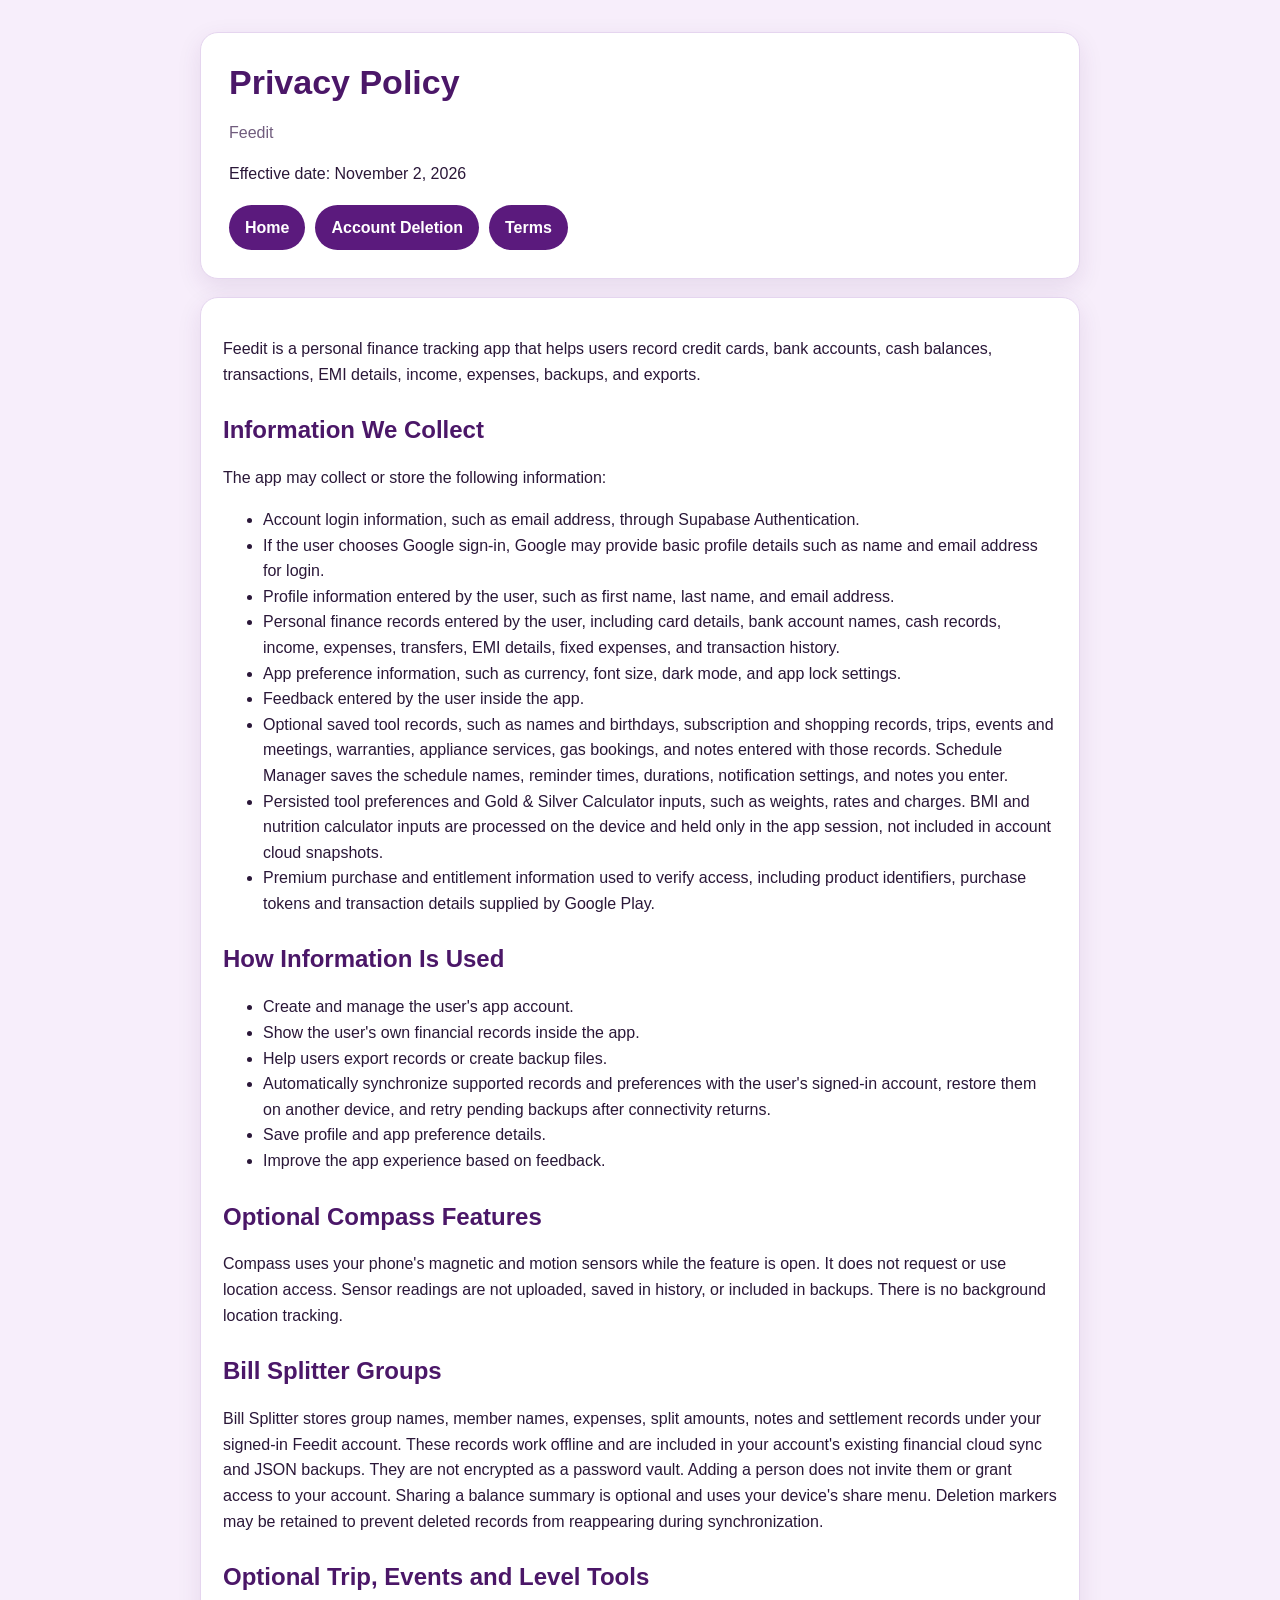
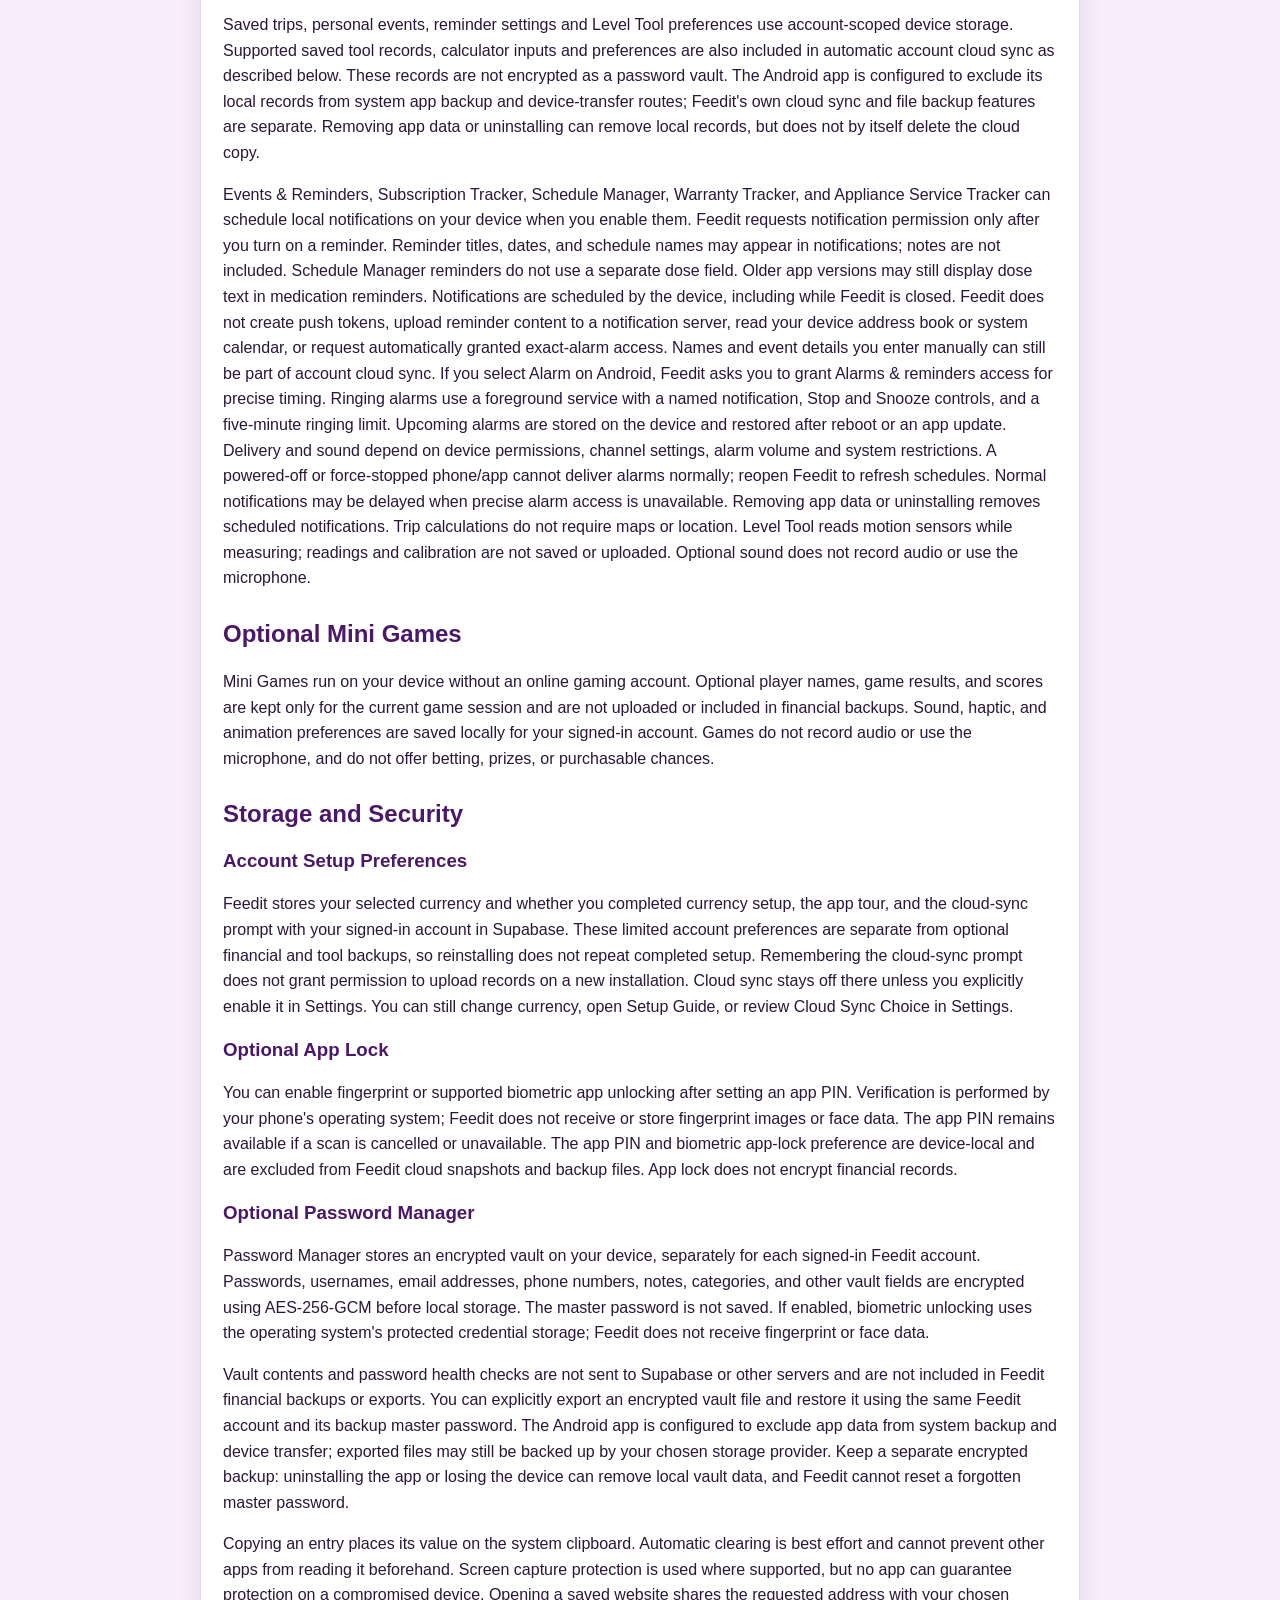
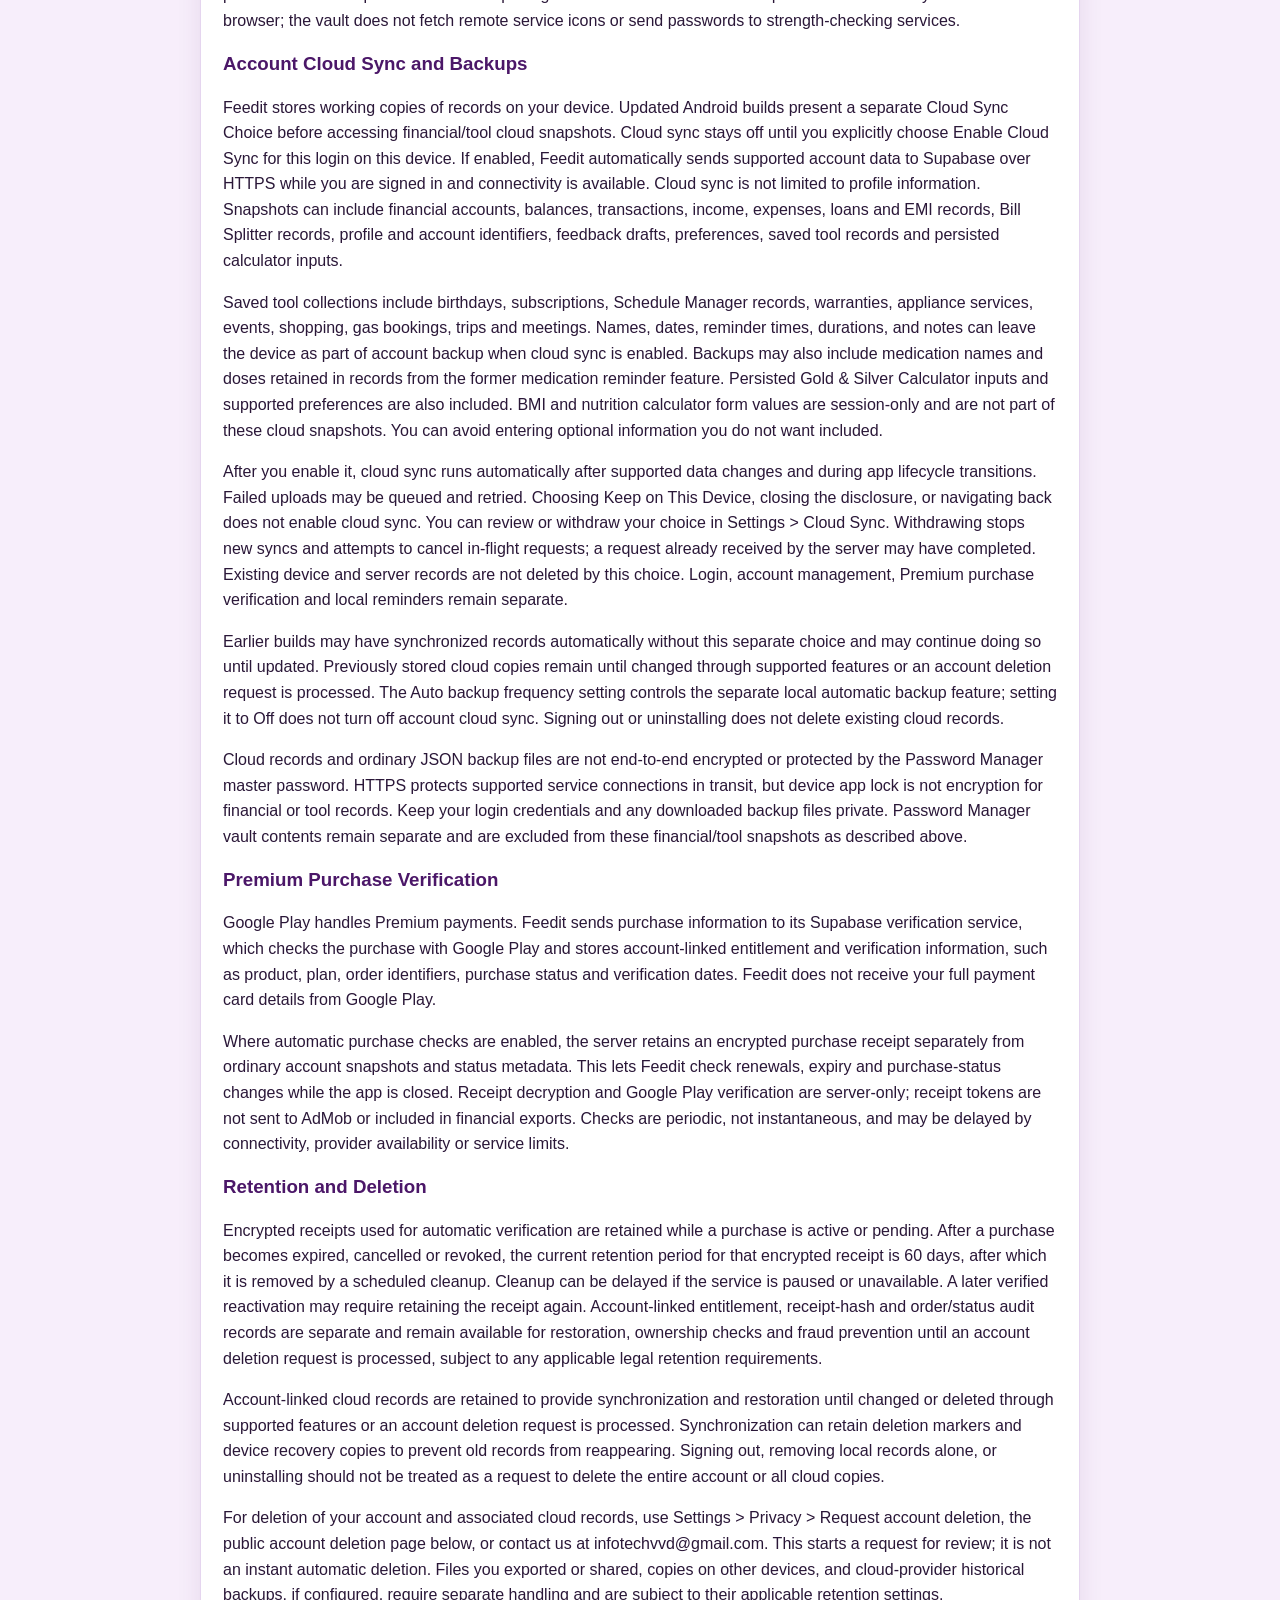
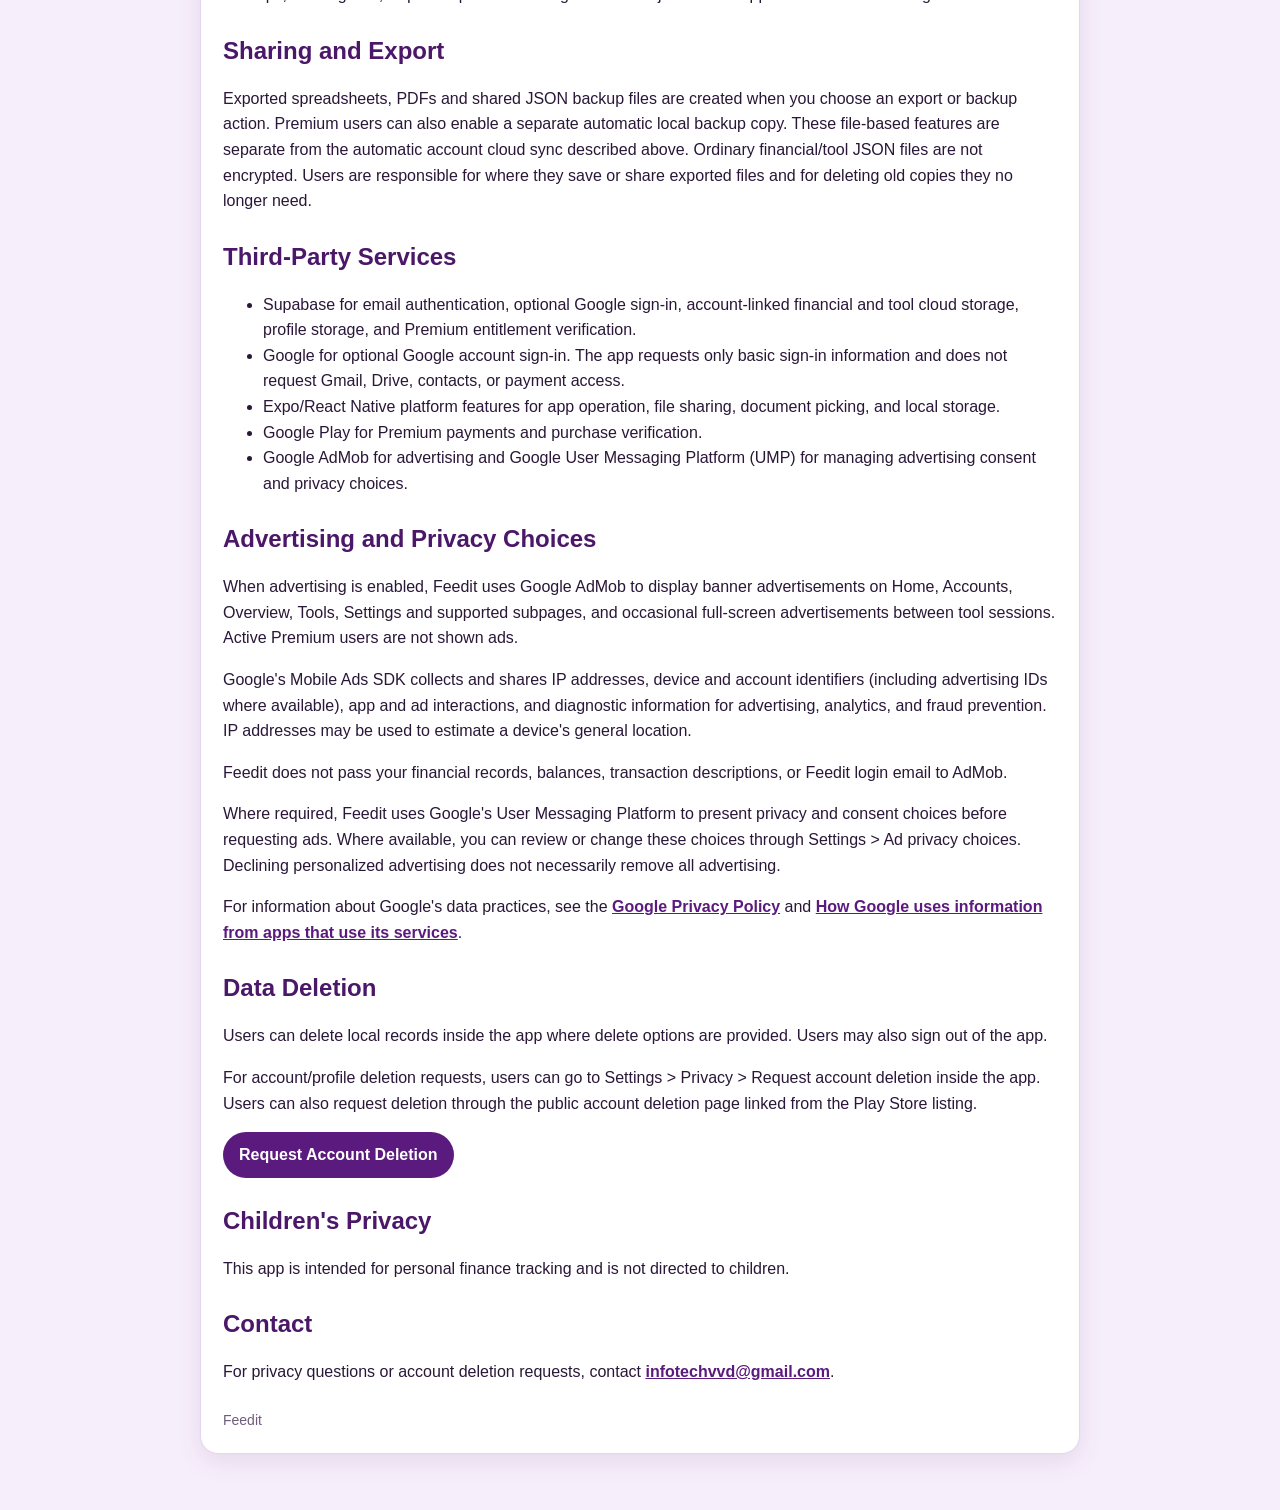
==== commit 31a115e0: "Clarify Schedule Manager and legacy data disclosures" ====
--- a/privacy-policy.html
+++ b/privacy-policy.html
@@ -30,7 +30,7 @@
           <li>Personal finance records entered by the user, including card details, bank account names, cash records, income, expenses, transfers, EMI details, fixed expenses, and transaction history.</li>
           <li>App preference information, such as currency, font size, dark mode, and app lock settings.</li>
           <li>Feedback entered by the user inside the app.</li>
-          <li>Optional saved tool records, such as names and birthdays, subscription and shopping records, trips, events and meetings, warranties, appliance services, gas bookings, medicine names, doses and schedules, and notes entered with those records.</li>
+          <li>Optional saved tool records, such as names and birthdays, subscription and shopping records, trips, events and meetings, warranties, appliance services, gas bookings, and notes entered with those records. Schedule Manager saves the schedule names, reminder times, durations, notification settings, and notes you enter.</li>
           <li>Persisted tool preferences and Gold &amp; Silver Calculator inputs, such as weights, rates and charges. BMI and nutrition calculator inputs are processed on the device and held only in the app session, not included in account cloud snapshots.</li>
           <li>Premium purchase and entitlement information used to verify access, including product identifiers, purchase tokens and transaction details supplied by Google Play.</li>
         </ul>
@@ -52,7 +52,7 @@
         <p>Bill Splitter stores group names, member names, expenses, split amounts, notes and settlement records under your signed-in Feedit account. These records work offline and are included in your account's existing financial cloud sync and JSON backups. They are not encrypted as a password vault. Adding a person does not invite them or grant access to your account. Sharing a balance summary is optional and uses your device's share menu. Deletion markers may be retained to prevent deleted records from reappearing during synchronization.</p>
         <h2>Optional Trip, Events and Level Tools</h2>
         <p>Saved trips, personal events, reminder settings and Level Tool preferences use account-scoped device storage. Supported saved tool records, calculator inputs and preferences are also included in automatic account cloud sync as described below. These records are not encrypted as a password vault. The Android app is configured to exclude its local records from system app backup and device-transfer routes; Feedit's own cloud sync and file backup features are separate. Removing app data or uninstalling can remove local records, but does not by itself delete the cloud copy.</p>
-        <p>Events &amp; Reminders, Subscription Tracker, Medication Schedule, Warranty Tracker, and Appliance Service Tracker can schedule local notifications on your device when you enable them. Feedit requests notification permission only after you turn on a reminder. Reminder titles, dates, medicine names, and dose text may appear in notifications; notes are not included. Notifications are scheduled by the device, including while Feedit is closed. Feedit does not create push tokens, upload reminder content to a notification server, read your device address book or system calendar, or request automatically granted exact-alarm access. Names and event details you enter manually can still be part of account cloud sync. If you select Alarm on Android, Feedit asks you to grant Alarms &amp; reminders access for precise timing. Ringing alarms use a foreground service with a named notification, Stop and Snooze controls, and a five-minute ringing limit. Upcoming alarms are stored on the device and restored after reboot or an app update. Delivery and sound depend on device permissions, channel settings, alarm volume and system restrictions. A powered-off or force-stopped phone/app cannot deliver alarms normally; reopen Feedit to refresh schedules. Normal notifications may be delayed when precise alarm access is unavailable. Removing app data or uninstalling removes scheduled notifications. Trip calculations do not require maps or location. Level Tool reads motion sensors while measuring; readings and calibration are not saved or uploaded. Optional sound does not record audio or use the microphone.</p>
+        <p>Events &amp; Reminders, Subscription Tracker, Schedule Manager, Warranty Tracker, and Appliance Service Tracker can schedule local notifications on your device when you enable them. Feedit requests notification permission only after you turn on a reminder. Reminder titles, dates, and schedule names may appear in notifications; notes are not included. Schedule Manager reminders do not use a separate dose field. Older app versions may still display dose text in medication reminders. Notifications are scheduled by the device, including while Feedit is closed. Feedit does not create push tokens, upload reminder content to a notification server, read your device address book or system calendar, or request automatically granted exact-alarm access. Names and event details you enter manually can still be part of account cloud sync. If you select Alarm on Android, Feedit asks you to grant Alarms &amp; reminders access for precise timing. Ringing alarms use a foreground service with a named notification, Stop and Snooze controls, and a five-minute ringing limit. Upcoming alarms are stored on the device and restored after reboot or an app update. Delivery and sound depend on device permissions, channel settings, alarm volume and system restrictions. A powered-off or force-stopped phone/app cannot deliver alarms normally; reopen Feedit to refresh schedules. Normal notifications may be delayed when precise alarm access is unavailable. Removing app data or uninstalling removes scheduled notifications. Trip calculations do not require maps or location. Level Tool reads motion sensors while measuring; readings and calibration are not saved or uploaded. Optional sound does not record audio or use the microphone.</p>
 
         <h2>Optional Mini Games</h2>
         <p>Mini Games run on your device without an online gaming account. Optional player names, game results, and scores are kept only for the current game session and are not uploaded or included in financial backups. Sound, haptic, and animation preferences are saved locally for your signed-in account. Games do not record audio or use the microphone, and do not offer betting, prizes, or purchasable chances.</p>
@@ -68,7 +68,7 @@
         <p>Copying an entry places its value on the system clipboard. Automatic clearing is best effort and cannot prevent other apps from reading it beforehand. Screen capture protection is used where supported, but no app can guarantee protection on a compromised device. Opening a saved website shares the requested address with your chosen browser; the vault does not fetch remote service icons or send passwords to strength-checking services.</p>
         <h3>Account Cloud Sync and Backups</h3>
         <p>Feedit stores working copies of records on your device. Updated Android builds present a separate Cloud Sync Choice before accessing financial/tool cloud snapshots. Cloud sync stays off until you explicitly choose Enable Cloud Sync for this login on this device. If enabled, Feedit automatically sends supported account data to Supabase over HTTPS while you are signed in and connectivity is available. Cloud sync is not limited to profile information. Snapshots can include financial accounts, balances, transactions, income, expenses, loans and EMI records, Bill Splitter records, profile and account identifiers, feedback drafts, preferences, saved tool records and persisted calculator inputs.</p>
-        <p>Saved tool collections include birthdays, subscriptions, medication schedules, warranties, appliance services, events, shopping, gas bookings, trips and meetings. Information you enter in these tools, including medicine names, doses, dates, names and notes, can therefore leave the device as part of account backup. Persisted Gold &amp; Silver Calculator inputs and supported preferences are also included. BMI and nutrition calculator form values are session-only and are not part of these cloud snapshots. You can avoid entering optional information you do not want included.</p>
+        <p>Saved tool collections include birthdays, subscriptions, Schedule Manager records, warranties, appliance services, events, shopping, gas bookings, trips and meetings. Names, dates, reminder times, durations, and notes can leave the device as part of account backup when cloud sync is enabled. Backups may also include medication names and doses retained in records from the former medication reminder feature. Persisted Gold &amp; Silver Calculator inputs and supported preferences are also included. BMI and nutrition calculator form values are session-only and are not part of these cloud snapshots. You can avoid entering optional information you do not want included.</p>
         <p>After you enable it, cloud sync runs automatically after supported data changes and during app lifecycle transitions. Failed uploads may be queued and retried. Choosing Keep on This Device, closing the disclosure, or navigating back does not enable cloud sync. You can review or withdraw your choice in Settings &gt; Cloud Sync. Withdrawing stops new syncs and attempts to cancel in-flight requests; a request already received by the server may have completed. Existing device and server records are not deleted by this choice. Login, account management, Premium purchase verification and local reminders remain separate.</p>
         <p>Earlier builds may have synchronized records automatically without this separate choice and may continue doing so until updated. Previously stored cloud copies remain until changed through supported features or an account deletion request is processed. The Auto backup frequency setting controls the separate local automatic backup feature; setting it to Off does not turn off account cloud sync. Signing out or uninstalling does not delete existing cloud records.</p>
         <p>Cloud records and ordinary JSON backup files are not end-to-end encrypted or protected by the Password Manager master password. HTTPS protects supported service connections in transit, but device app lock is not encryption for financial or tool records. Keep your login credentials and any downloaded backup files private. Password Manager vault contents remain separate and are excluded from these financial/tool snapshots as described above.</p>
